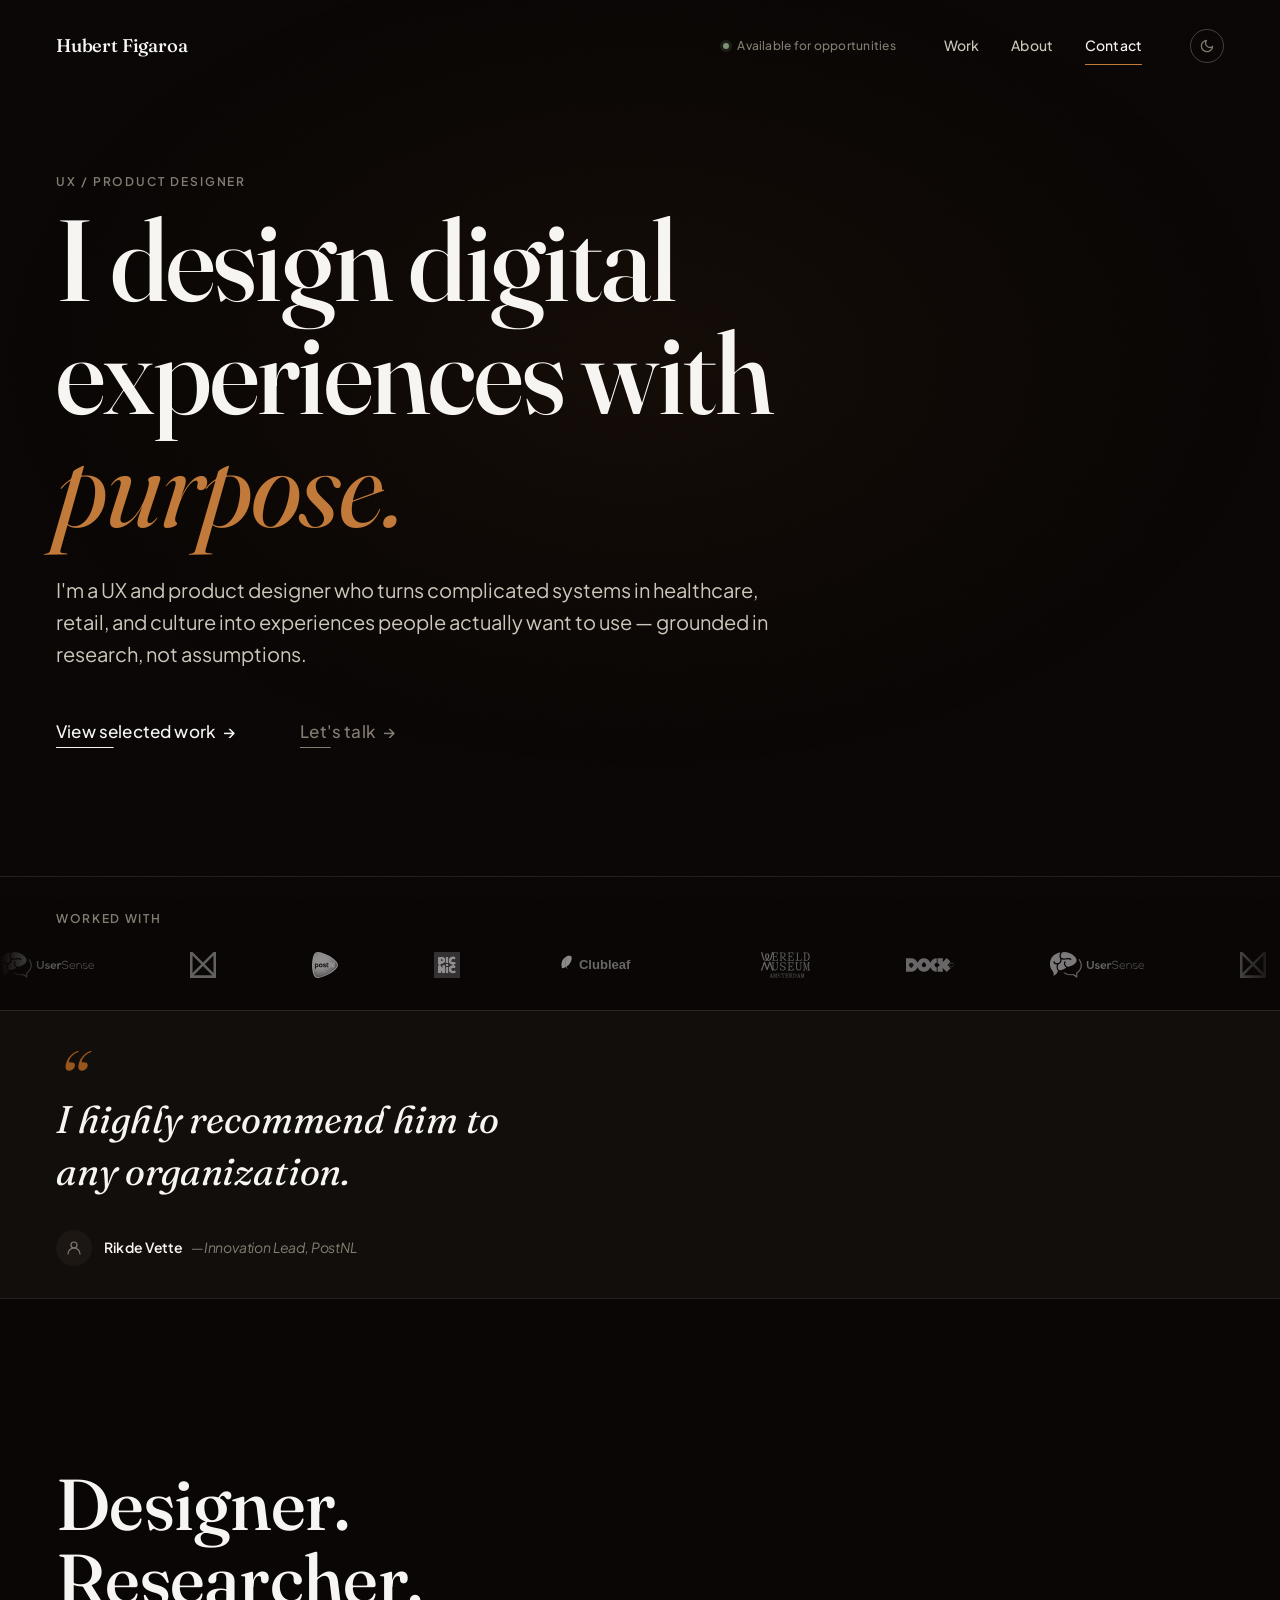
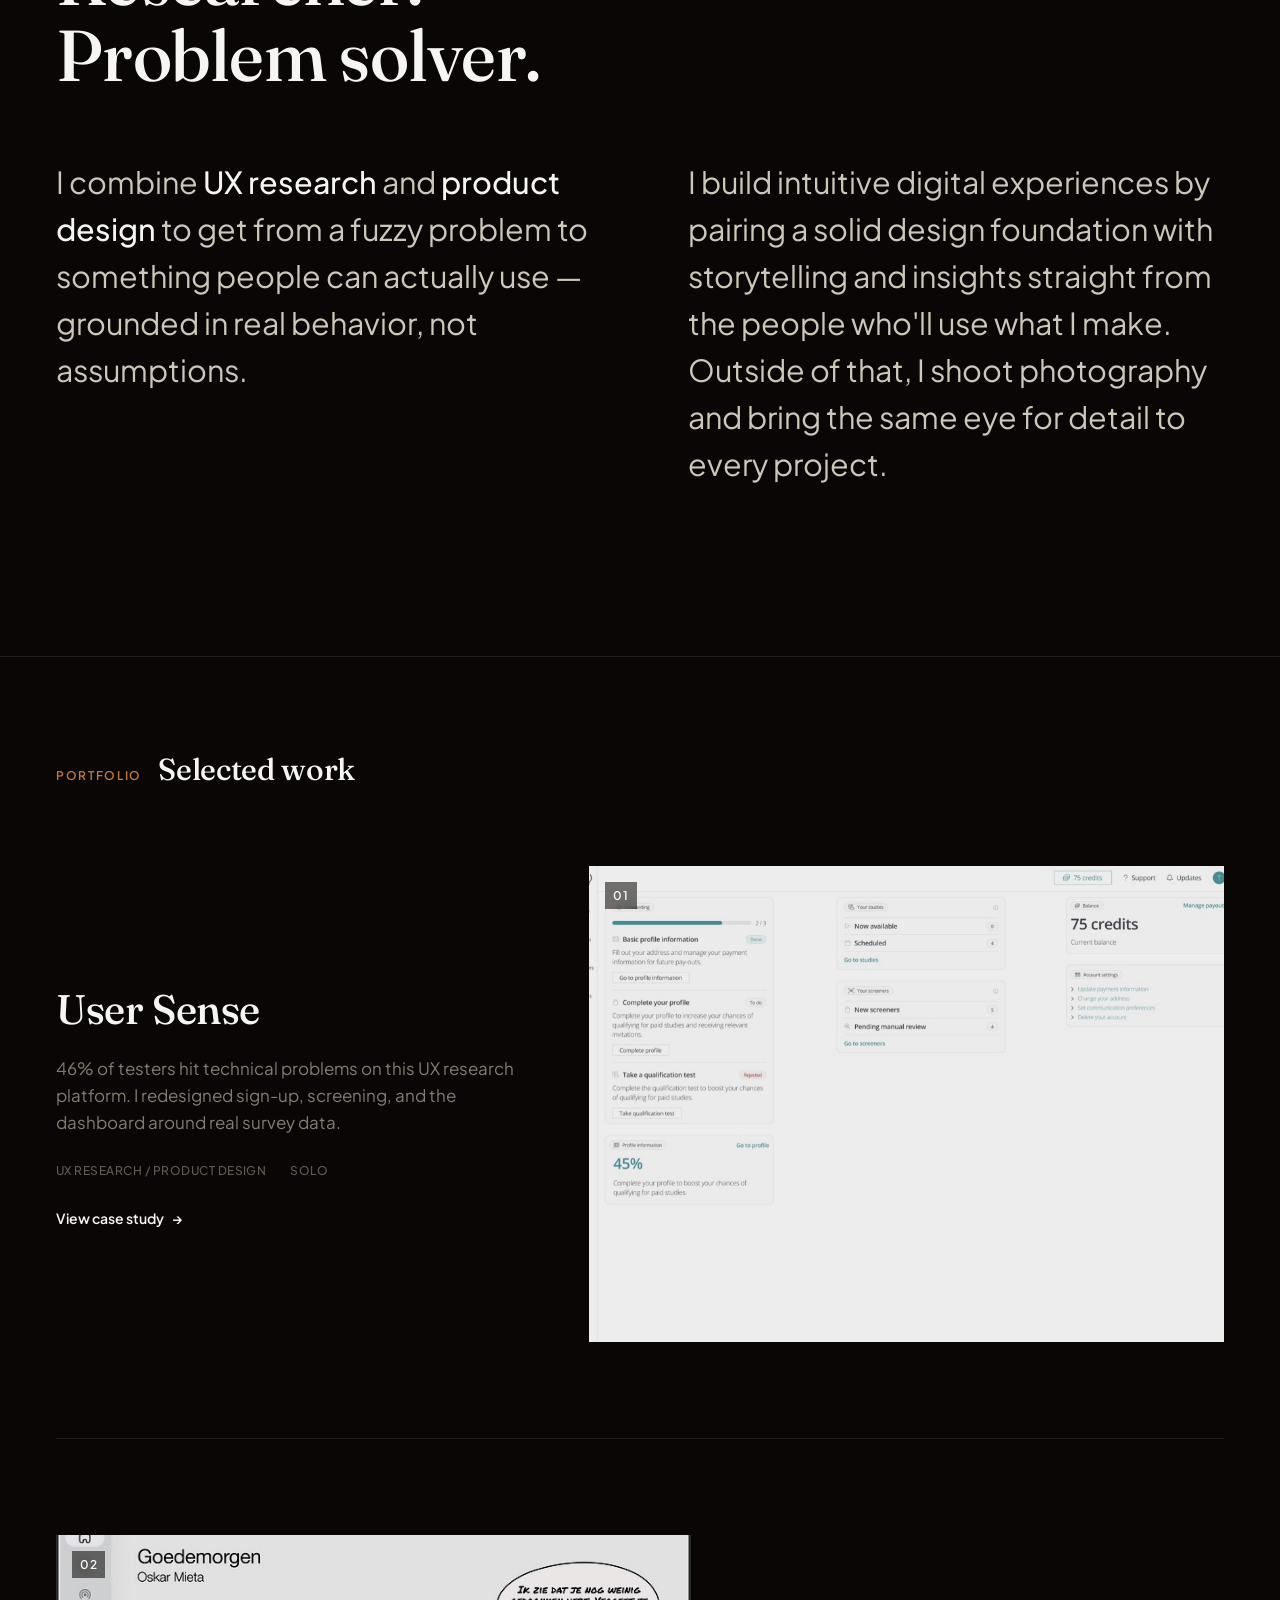
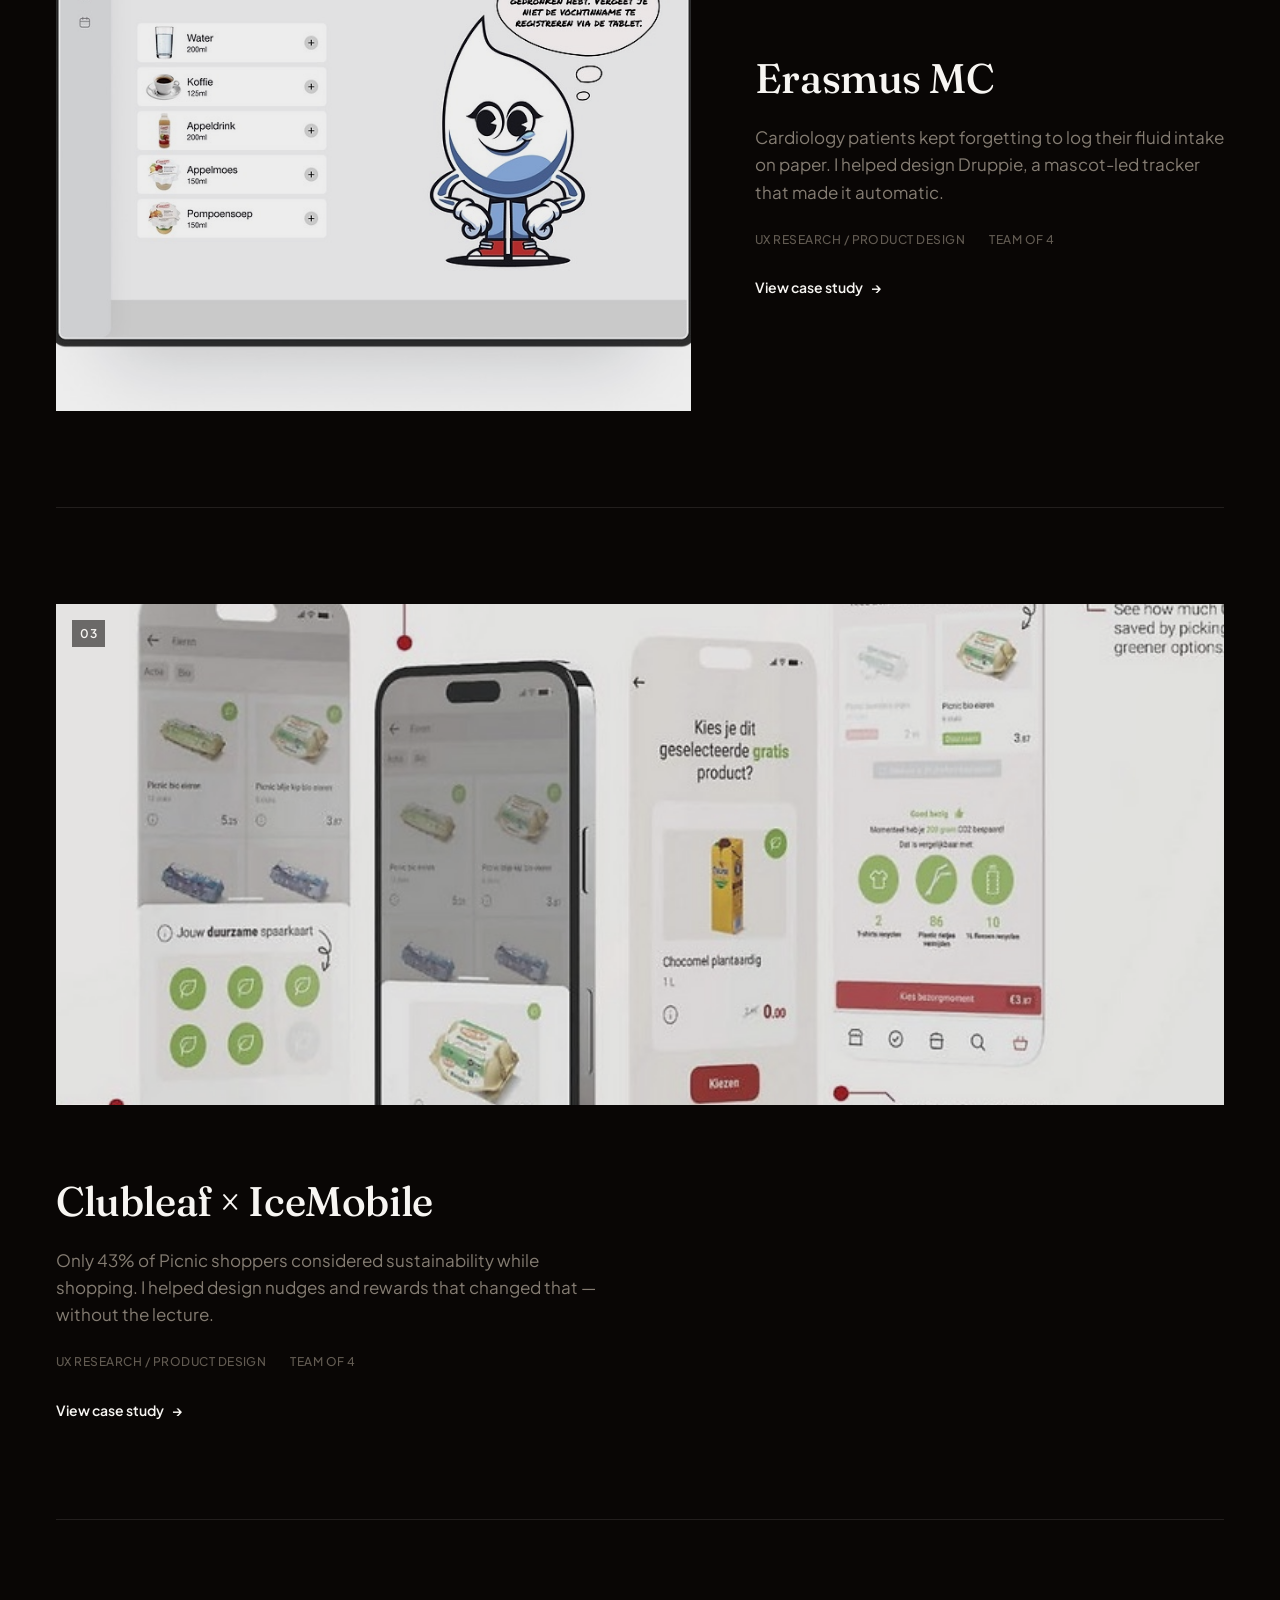
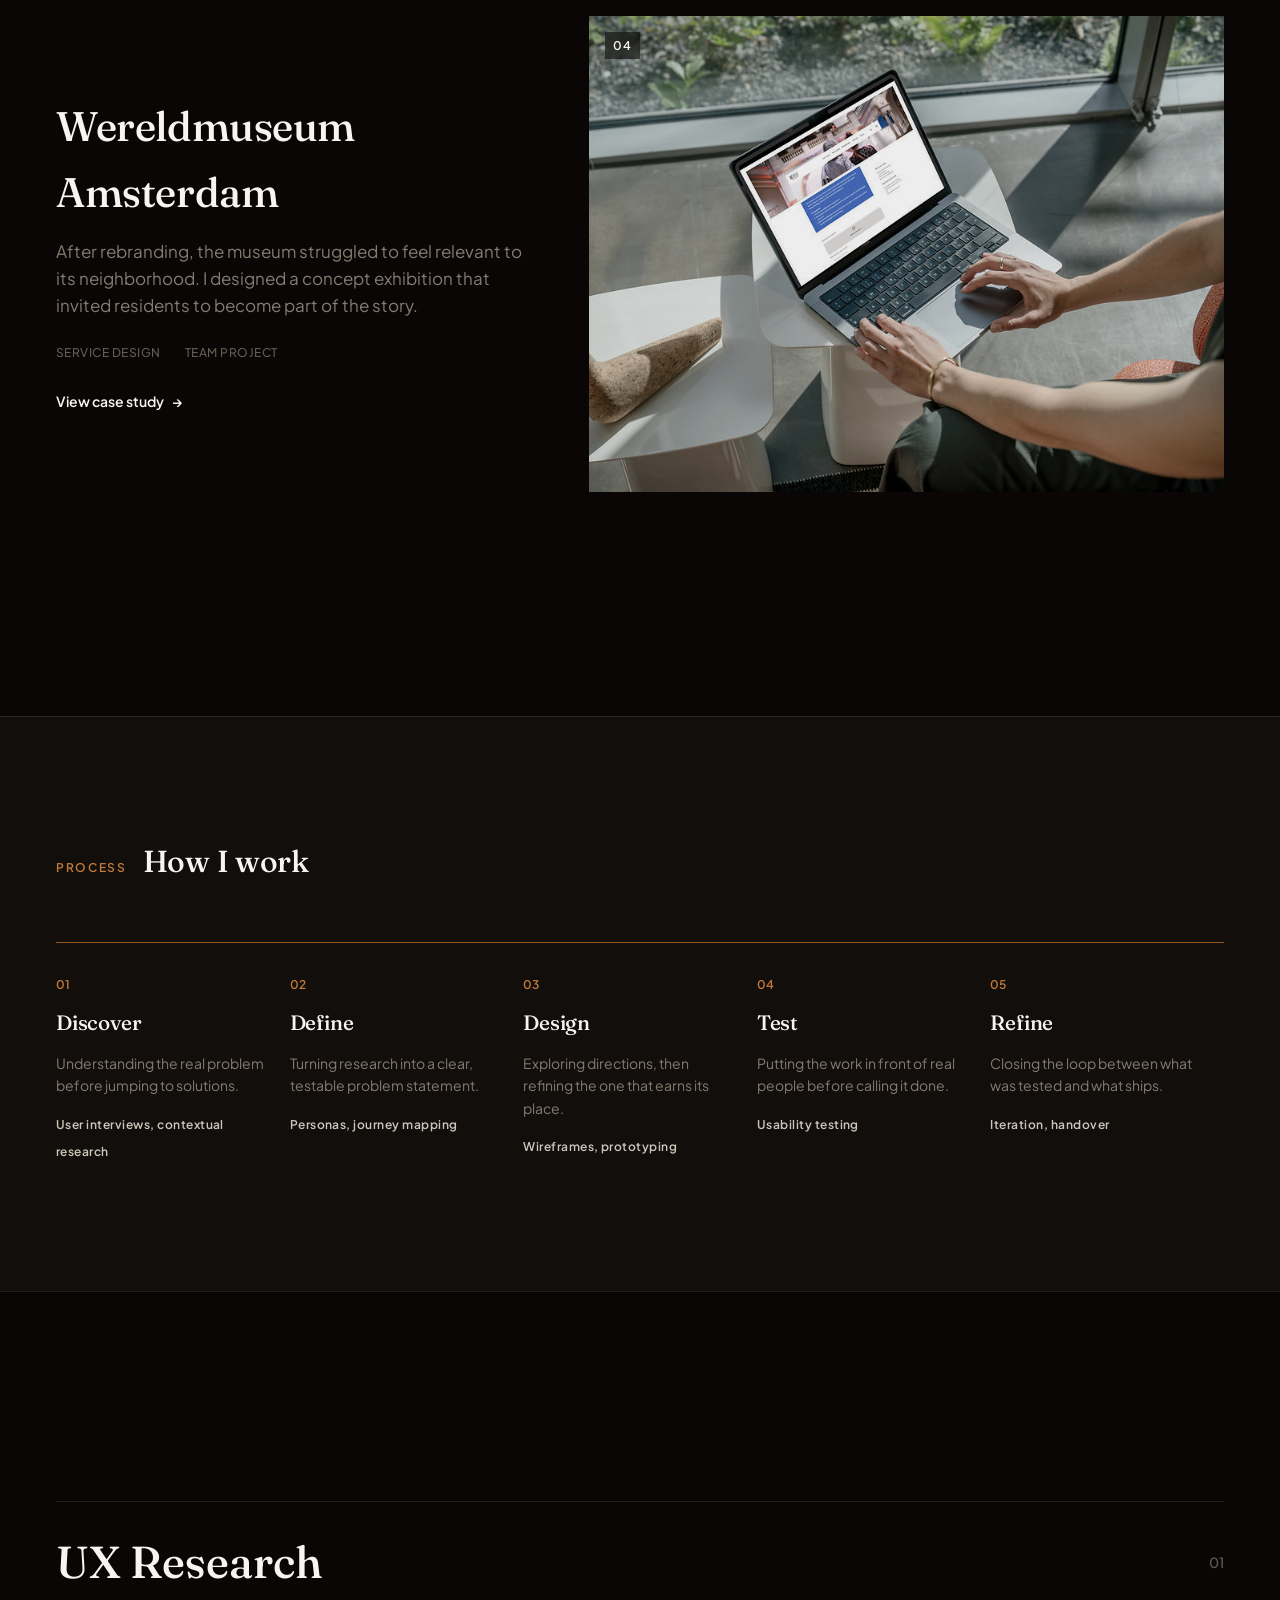
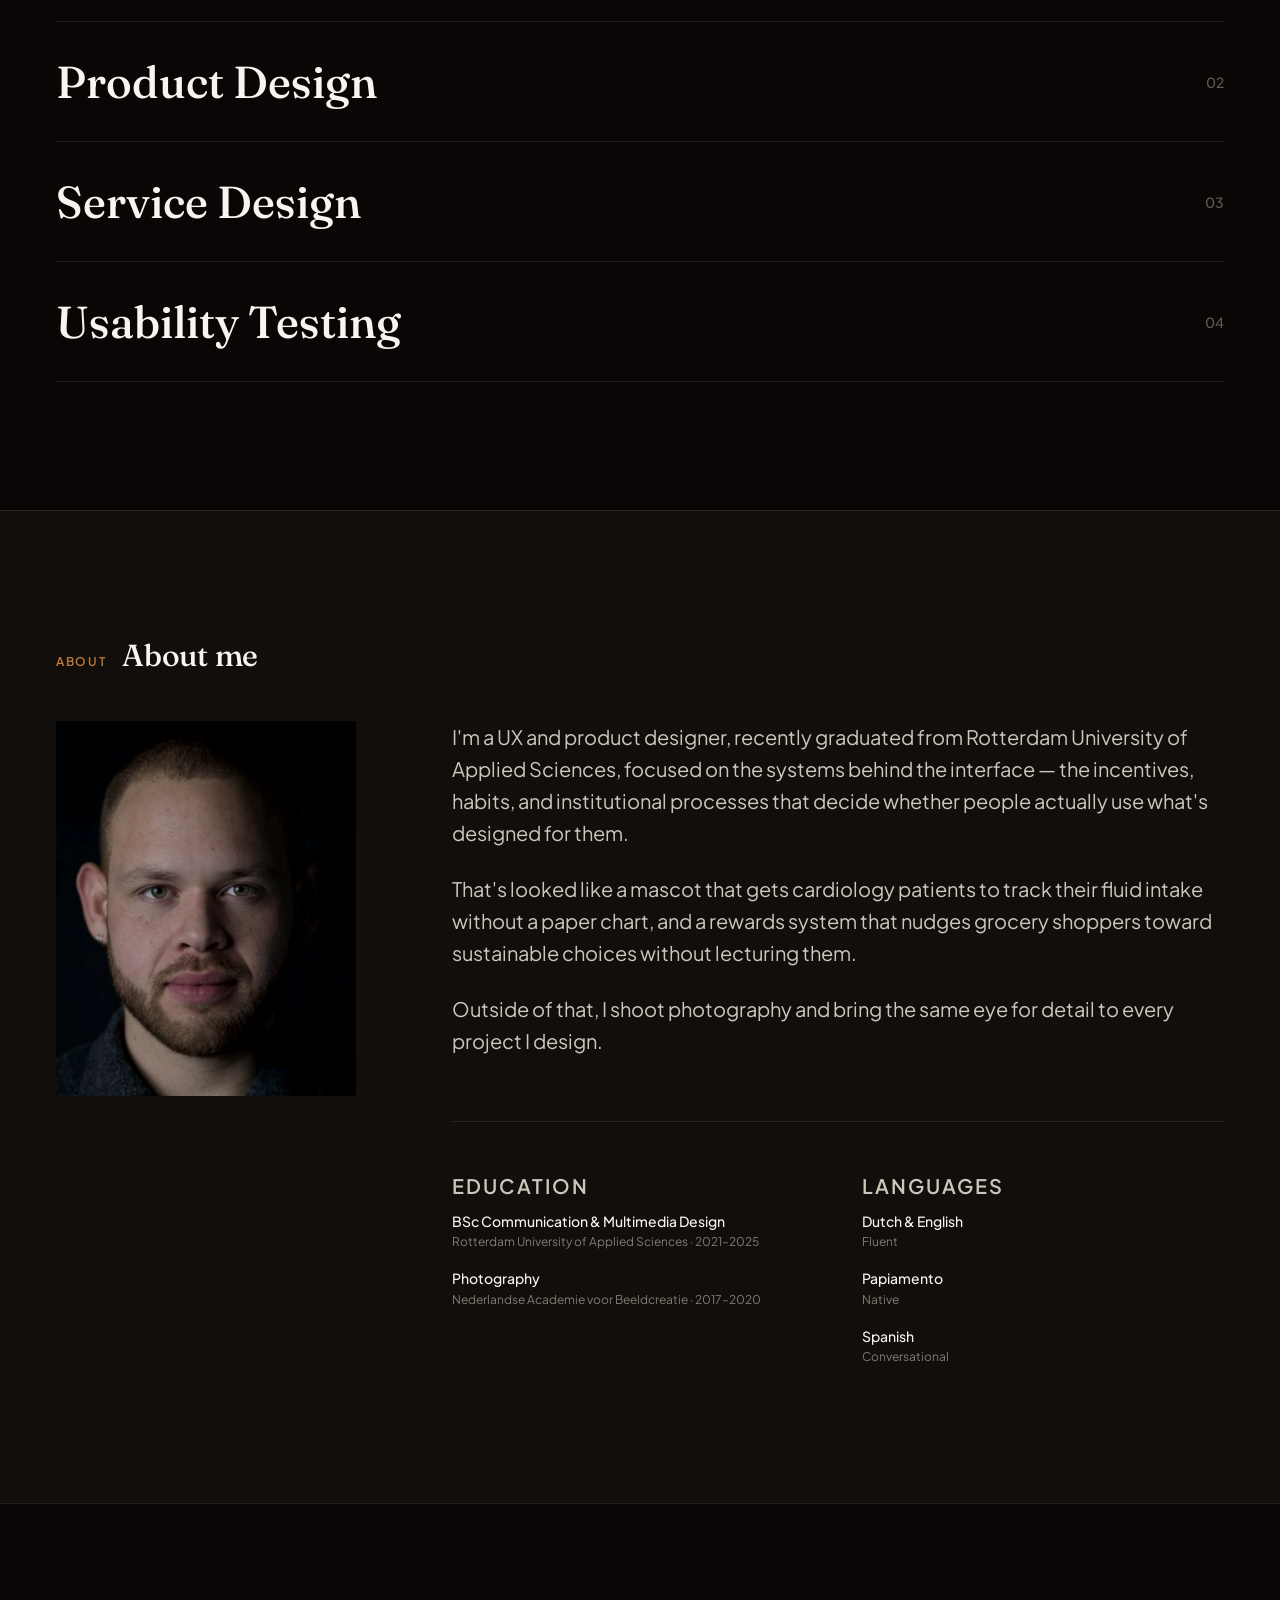
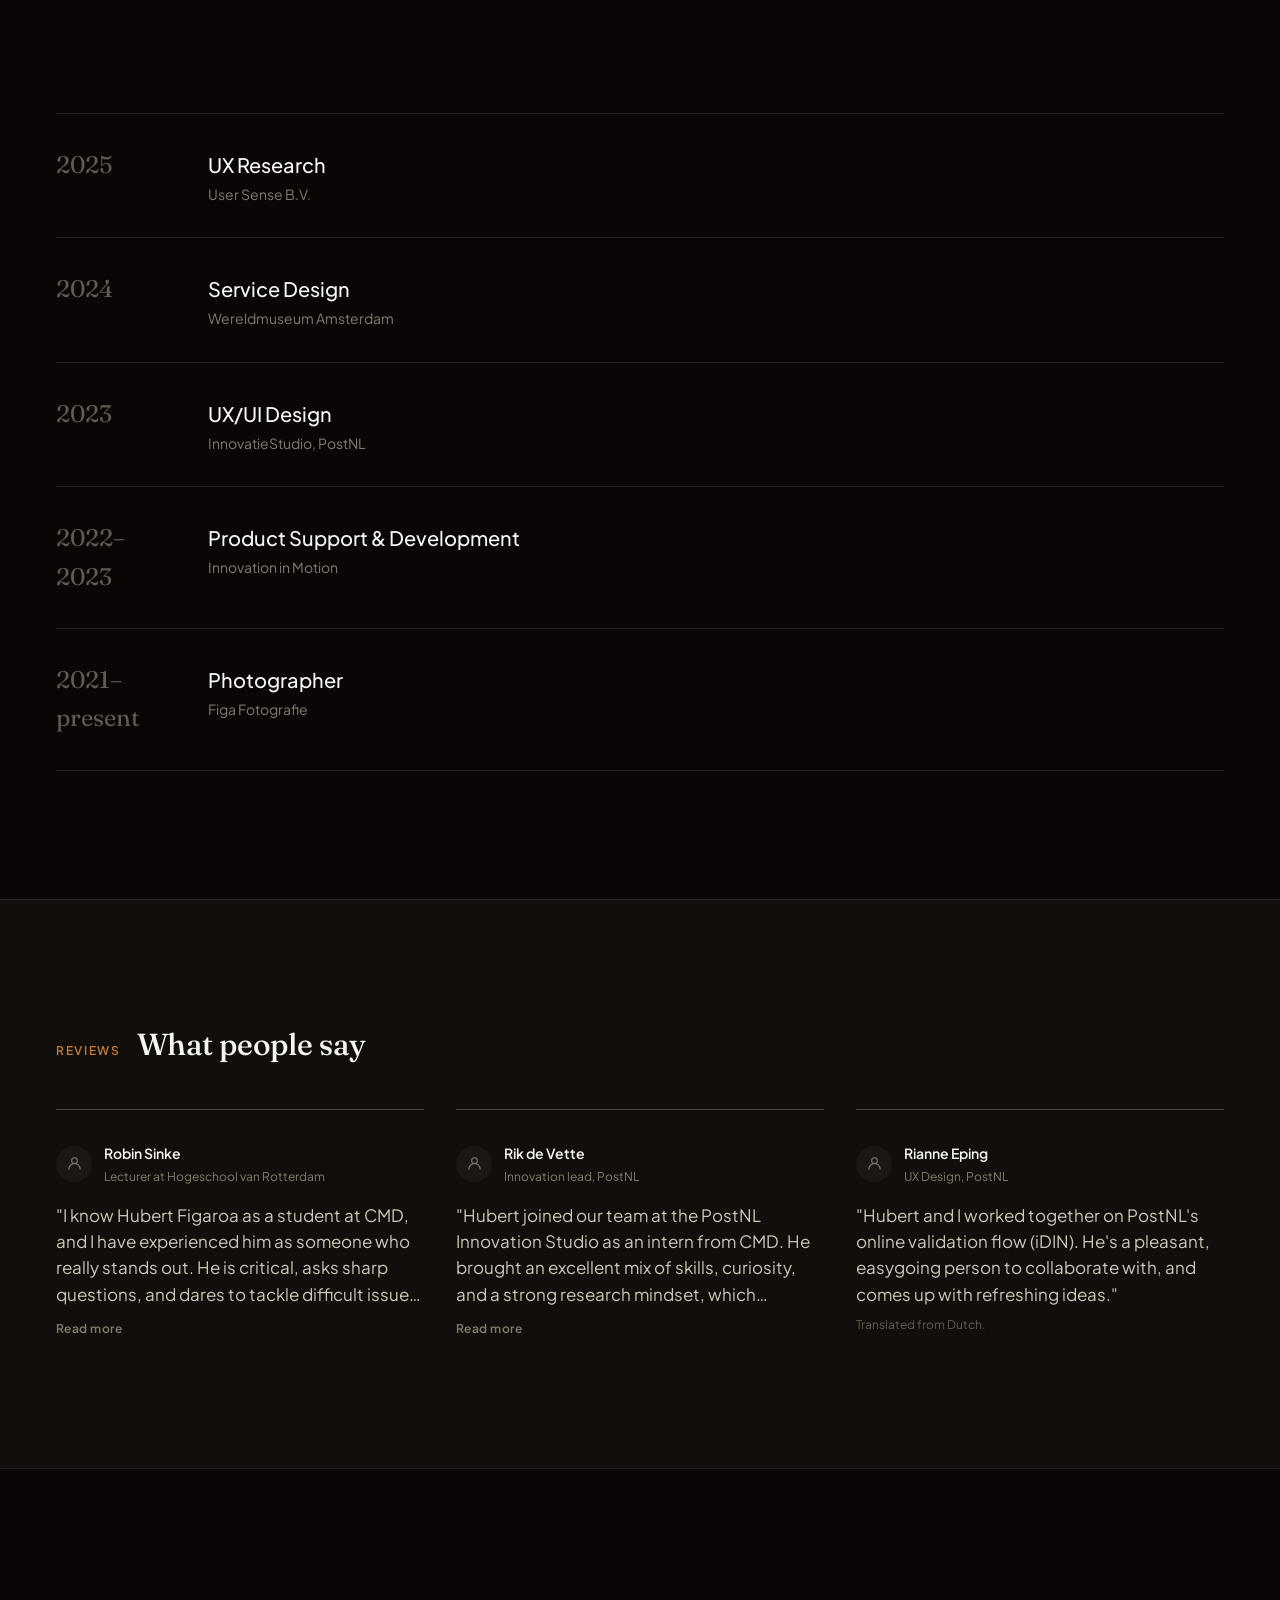
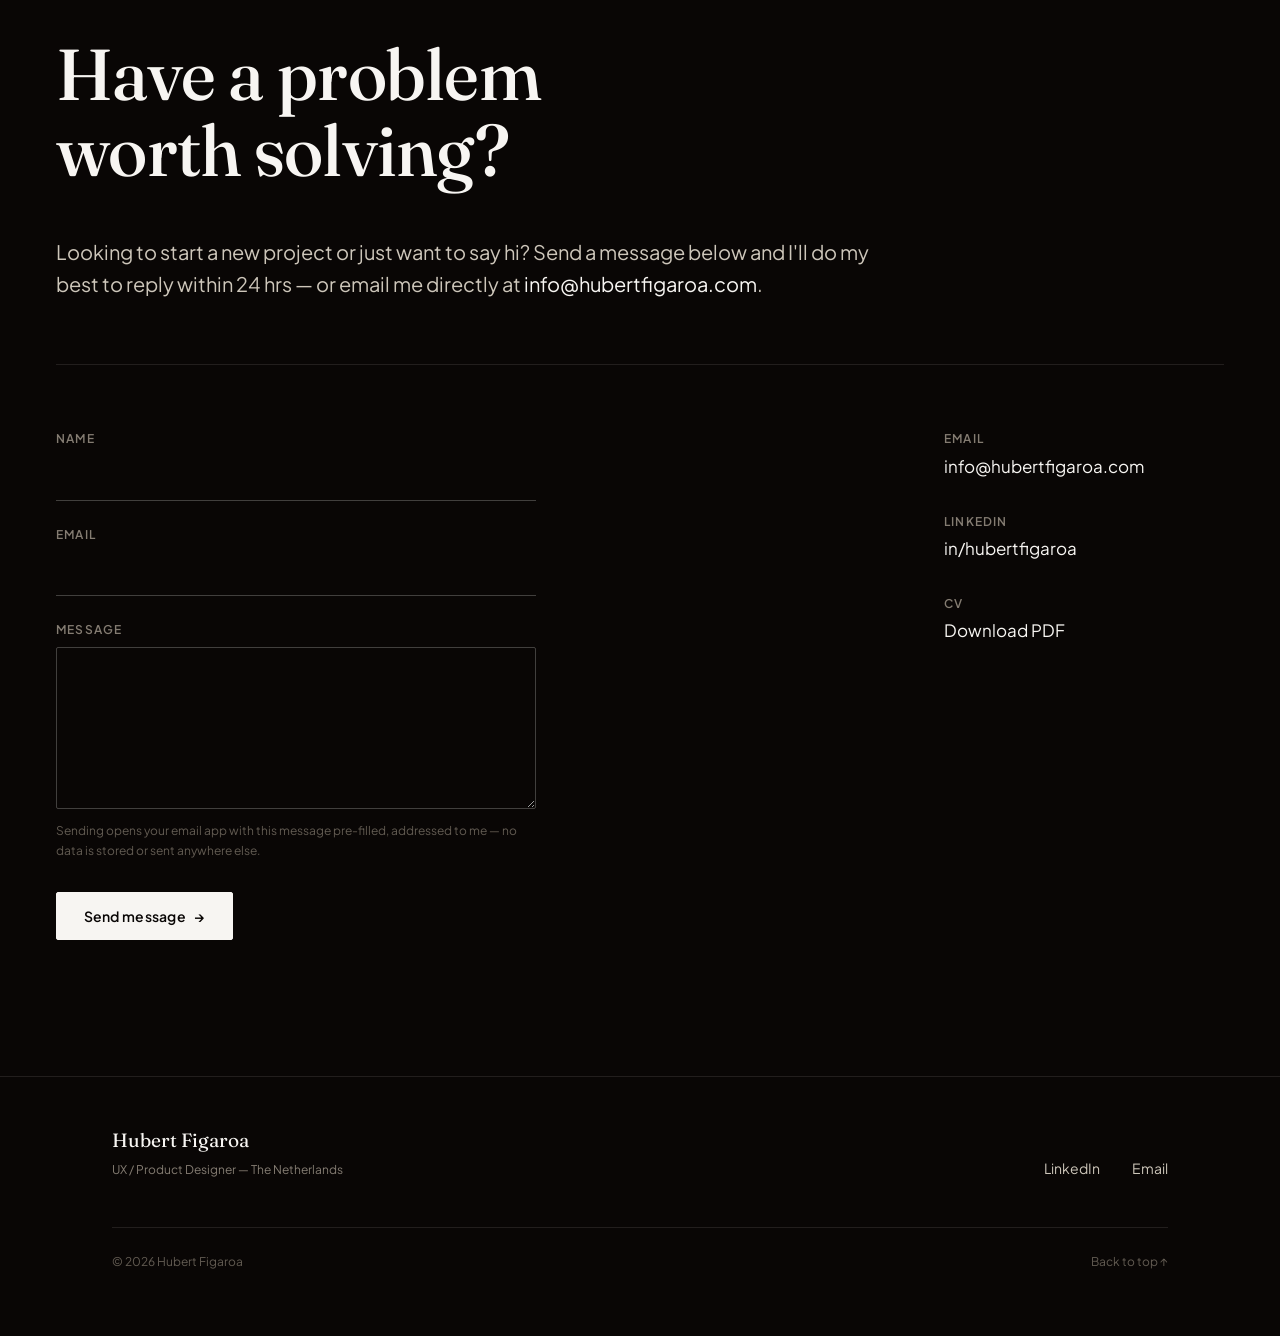
==== index.html @ 974fd301 "Add back a dark/light mode toggle, in the new brand's own palette Restores the light/dark switcher f" ====
<!DOCTYPE html>
<html lang="en">
<head>
<meta charset="UTF-8">
<meta name="viewport" content="width=device-width, initial-scale=1.0">
<title>Hubert Figaroa &mdash; UX / Product Designer</title>
<meta name="description" content="Hubert Figaroa is a UX and product designer who turns complicated systems in healthcare, retail, and culture into experiences people actually want to use.">
<meta name="view-transition" content="same-origin">
<link rel="canonical" href="https://www.hubertfigaroa.com/">
<link rel="icon" type="image/svg+xml" href="favicon.svg">
<link rel="icon" type="image/png" sizes="32x32" href="favicon-32.png">
<link rel="icon" type="image/png" sizes="16x16" href="favicon-16.png">
<link rel="apple-touch-icon" href="apple-touch-icon.png">
<meta name="theme-color" content="#090605">
<meta property="og:type" content="website">
<meta property="og:title" content="Hubert Figaroa &mdash; UX / Product Designer">
<meta property="og:description" content="Hubert Figaroa is a UX and product designer who turns complicated systems in healthcare, retail, and culture into experiences people actually want to use.">
<meta property="og:url" content="https://www.hubertfigaroa.com/">
<meta property="og:image" content="https://www.hubertfigaroa.com/og-image.png">
<meta property="og:image:width" content="1200">
<meta property="og:image:height" content="630">
<meta property="og:image:alt" content="Hubert Figaroa, UX / Product Designer">
<meta name="twitter:card" content="summary_large_image">
<meta name="twitter:title" content="Hubert Figaroa &mdash; UX / Product Designer">
<meta name="twitter:description" content="Hubert Figaroa is a UX and product designer who turns complicated systems in healthcare, retail, and culture into experiences people actually want to use.">
<meta name="twitter:image" content="https://www.hubertfigaroa.com/og-image.png">
<link rel="preconnect" href="https://fonts.googleapis.com">
<link rel="preconnect" href="https://fonts.gstatic.com" crossorigin>
<link href="https://fonts.googleapis.com/css2?family=Fraunces:ital,opsz,wght@0,9..144,300;0,9..144,400;0,9..144,500;0,9..144,600;1,9..144,400;1,9..144,500&family=Plus+Jakarta+Sans:ital,wght@0,400;0,500;0,600;0,700;1,400&display=swap" rel="stylesheet">
<link rel="stylesheet" href="style.css">
<script>
  if (localStorage.getItem("theme") === "light") document.documentElement.setAttribute("data-theme", "light");
</script>
<script type="application/ld+json">
{
  "@context": "https://schema.org",
  "@type": "Person",
  "name": "Hubert Figaroa",
  "jobTitle": "UX / Product Designer",
  "url": "https://www.hubertfigaroa.com/",
  "image": "https://www.hubertfigaroa.com/images/hubert-portrait.jpg",
  "email": "mailto:info@hubertfigaroa.com",
  "sameAs": ["https://www.linkedin.com/in/hubertfigaroa/"],
  "alumniOf": {
    "@type": "CollegeOrUniversity",
    "name": "Rotterdam University of Applied Sciences"
  },
  "knowsAbout": ["UX Research", "Product Design", "Service Design", "Usability Testing"]
}
</script>
</head>
<body id="top">

<a class="skip-link" href="#main-content">Skip to main content</a>

<header class="site-header">
  <div class="wrap-wide header-inner">
    <a class="logo" href="#top">Hubert Figaroa</a>
    <div class="header-controls">
      <p class="availability"><span class="status-dot" aria-hidden="true"></span><span>Available for opportunities</span></p>
      <nav class="site-nav" id="site-nav" aria-label="Primary">
        <a href="#work">Work</a>
        <a href="#about">About</a>
        <a href="#contact">Contact</a>
      </nav>
      <button id="theme-toggle" class="theme-toggle" type="button" aria-label="Toggle dark mode">
        <svg class="icon icon-moon" viewBox="0 0 24 24" fill="none" stroke="currentColor" stroke-width="2" stroke-linecap="round" stroke-linejoin="round" aria-hidden="true"><path d="M21 12.79A9 9 0 1 1 11.21 3 7 7 0 0 0 21 12.79Z"/></svg>
        <svg class="icon icon-sun" viewBox="0 0 24 24" fill="none" stroke="currentColor" stroke-width="2" stroke-linecap="round" stroke-linejoin="round" aria-hidden="true"><circle cx="12" cy="12" r="4"/><path d="M12 2v2M12 20v2M4.93 4.93l1.41 1.41M17.66 17.66l1.41 1.41M2 12h2M20 12h2M6.34 17.66l-1.41 1.41M19.07 4.93l-1.41 1.41"/></svg>
      </button>
      <button id="nav-toggle" class="nav-toggle" type="button" aria-label="Toggle menu" aria-expanded="false" aria-controls="mobile-menu">
        <svg class="icon icon-menu" viewBox="0 0 24 24" fill="none" stroke="currentColor" stroke-width="1.5" stroke-linecap="round" stroke-linejoin="round" aria-hidden="true"><line x1="3" y1="6" x2="21" y2="6"/><line x1="3" y1="12" x2="21" y2="12"/><line x1="3" y1="18" x2="21" y2="18"/></svg>
        <svg class="icon icon-close" viewBox="0 0 24 24" fill="none" stroke="currentColor" stroke-width="1.5" stroke-linecap="round" stroke-linejoin="round" aria-hidden="true"><line x1="18" y1="6" x2="6" y2="18"/><line x1="6" y1="6" x2="18" y2="18"/></svg>
      </button>
    </div>
  </div>
</header>

<div class="mobile-menu" id="mobile-menu">
  <ul class="mobile-menu-nav">
    <li><a href="#work">Work</a></li>
    <li><a href="#about">About</a></li>
    <li><a href="#contact">Contact</a></li>
  </ul>
  <div class="mobile-menu-foot">
    <p class="availability"><span class="status-dot" aria-hidden="true"></span><span>Available for opportunities</span></p>
    <a href="mailto:info@hubertfigaroa.com">info@hubertfigaroa.com</a>
    <a href="hubert-figaroa-cv.pdf" download>Download CV</a>
  </div>
</div>

<main id="main-content" tabindex="-1">

  <section class="hero">
    <div class="hero-copy">
      <p class="eyebrow-label" data-reveal>UX / Product Designer</p>
      <h1 data-reveal>I design digital<br>experiences with<br><em>purpose.</em></h1>
      <p class="hero-lead" data-reveal>I'm a UX and product designer who turns complicated systems in healthcare, retail, and culture into experiences people actually want to use &mdash; grounded in research, not assumptions.</p>
      <div class="hero-actions" data-reveal>
        <a href="#work" class="cta-link">View selected work<span class="cta-arrow" aria-hidden="true">&rarr;</span></a>
        <a href="#contact" class="cta-link cta-link--muted">Let's talk<span class="cta-arrow" aria-hidden="true">&rarr;</span></a>
      </div>
    </div>
  </section>

  <section class="worked-with band">
    <div class="wrap-wide">
      <p class="worked-with-label">Worked with</p>
    </div>
    <div class="logo-marquee">
      <div class="logo-marquee-track">
        <img class="logo-marquee-item" src="images/logos/usersense.svg" alt="User Sense logo" width="666" height="184">
        <img class="logo-marquee-item" src="images/logos/icemobile.svg" alt="IceMobile logo" width="36" height="36">
        <img class="logo-marquee-item" src="images/logos/postnl.svg" alt="PostNL logo" width="57" height="56">
        <img class="logo-marquee-item" src="images/logos/picnic.svg" alt="Picnic logo" width="240" height="240">
        <img class="logo-marquee-item" src="images/logos/clubleaf.svg" alt="Clubleaf logo" width="200" height="48">
        <img class="logo-marquee-item" src="images/logos/wereldmuseum.svg" alt="Wereldmuseum Amsterdam logo" width="140" height="74">
        <img class="logo-marquee-item" src="images/logos/dock.svg" alt="Stichting DOCK logo" width="119" height="64">

        <div class="logo-marquee-group" aria-hidden="true">
          <img class="logo-marquee-item" src="images/logos/usersense.svg" alt="" width="666" height="184">
          <img class="logo-marquee-item" src="images/logos/icemobile.svg" alt="" width="36" height="36">
          <img class="logo-marquee-item" src="images/logos/postnl.svg" alt="" width="57" height="56">
          <img class="logo-marquee-item" src="images/logos/picnic.svg" alt="" width="240" height="240">
          <img class="logo-marquee-item" src="images/logos/clubleaf.svg" alt="" width="200" height="48">
          <img class="logo-marquee-item" src="images/logos/wereldmuseum.svg" alt="" width="140" height="74">
          <img class="logo-marquee-item" src="images/logos/dock.svg" alt="" width="119" height="64">
        </div>
      </div>
    </div>
  </section>

  <section class="featured-quote band">
    <div class="wrap-wide">
      <blockquote class="pull-quote">
        <span class="featured-quote-mark" aria-hidden="true">&ldquo;</span>
        <p>I highly recommend him to any organization.</p>
        <footer class="featured-quote-footer">
          <div class="featured-quote-avatar" aria-hidden="true">
            <svg width="18" height="18" viewBox="0 0 24 24" fill="none" stroke="currentColor" stroke-width="1.5" stroke-linecap="round" stroke-linejoin="round"><circle cx="12" cy="8" r="4"/><path d="M4 20c0-4.4 3.6-8 8-8s8 3.6 8 8"/></svg>
          </div>
          <div class="featured-quote-meta">
            <cite class="featured-quote-name">Rik de Vette</cite>
            <span class="featured-quote-role">Innovation Lead, PostNL</span>
          </div>
        </footer>
      </blockquote>
    </div>
  </section>

  <section id="intro" class="intro">
    <div class="wrap-wide">
      <h2 class="intro-heading" data-reveal>Designer.<br>Researcher.<br>Problem solver.</h2>
      <div class="intro-body">
        <p data-reveal>I combine <strong>UX research</strong> and <strong>product design</strong> to get from a fuzzy problem to something people can actually use &mdash; grounded in real behavior, not assumptions.</p>
        <p data-reveal>I build intuitive digital experiences by pairing a solid design foundation with storytelling and insights straight from the people who'll use what I make. Outside of that, I shoot photography and bring the same eye for detail to every project.</p>
      </div>
    </div>
  </section>

  <section id="work" class="work">
    <div class="wrap-wide">
      <div class="section-head" data-reveal>
        <span class="section-eyebrow">Portfolio</span>
        <h2>Selected work</h2>
      </div>

      <div class="work-list">

        <a class="project-row project-row--reverse" data-reveal href="projects/user-sense" data-cursor-view="VIEW">
          <div class="project-visual">
            <span class="project-index">01</span>
            <img src="images/user-sense.jpg" alt="" width="1000" height="711" loading="lazy">
          </div>
          <div class="project-copy">
            <h3>User Sense</h3>
            <p class="project-desc">46% of testers hit technical problems on this UX research platform. I redesigned sign-up, screening, and the dashboard around real survey data.</p>
            <p class="project-meta-row"><span>UX Research / Product Design</span><span>Solo</span></p>
            <span class="project-cta">View case study<span class="cta-arrow" aria-hidden="true">&rarr;</span></span>
          </div>
        </a>

        <a class="project-row" data-reveal href="projects/erasmus-mc" data-cursor-view="VIEW">
          <div class="project-visual">
            <span class="project-index">02</span>
            <img src="images/erasmus-mc.jpg" alt="" width="800" height="546" loading="lazy">
          </div>
          <div class="project-copy">
            <h3>Erasmus MC</h3>
            <p class="project-desc">Cardiology patients kept forgetting to log their fluid intake on paper. I helped design Druppie, a mascot-led tracker that made it automatic.</p>
            <p class="project-meta-row"><span>UX Research / Product Design</span><span>Team of 4</span></p>
            <span class="project-cta">View case study<span class="cta-arrow" aria-hidden="true">&rarr;</span></span>
          </div>
        </a>

        <a class="project-row project-row--full" data-reveal href="projects/icemobile" data-cursor-view="VIEW">
          <div class="project-visual">
            <span class="project-index">03</span>
            <img src="images/icemobile.jpg" alt="" width="800" height="533" loading="lazy">
          </div>
          <div class="project-copy">
            <h3>Clubleaf &times; IceMobile</h3>
            <p class="project-desc">Only 43% of Picnic shoppers considered sustainability while shopping. I helped design nudges and rewards that changed that &mdash; without the lecture.</p>
            <p class="project-meta-row"><span>UX Research / Product Design</span><span>Team of 4</span></p>
            <span class="project-cta">View case study<span class="cta-arrow" aria-hidden="true">&rarr;</span></span>
          </div>
        </a>

        <a class="project-row project-row--reverse" data-reveal href="projects/wereldmuseum" data-cursor-view="VIEW">
          <div class="project-visual">
            <span class="project-index">04</span>
            <img src="images/wereldmuseum.jpg" alt="" width="800" height="601" loading="lazy">
          </div>
          <div class="project-copy">
            <h3>Wereldmuseum Amsterdam</h3>
            <p class="project-desc">After rebranding, the museum struggled to feel relevant to its neighborhood. I designed a concept exhibition that invited residents to become part of the story.</p>
            <p class="project-meta-row"><span>Service Design</span><span>Team project</span></p>
            <span class="project-cta">View case study<span class="cta-arrow" aria-hidden="true">&rarr;</span></span>
          </div>
        </a>

      </div>
    </div>
  </section>

  <section id="process" class="process">
    <div class="wrap-wide">
      <div class="section-head" data-reveal>
        <span class="section-eyebrow">Process</span>
        <h2>How I work</h2>
      </div>
      <div class="process-sequence">
        <div class="process-step">
          <span class="process-step-index">01</span>
          <h3>Discover</h3>
          <p>Understanding the real problem before jumping to solutions.</p>
          <span class="process-step-method">User interviews, contextual research</span>
        </div>
        <div class="process-step">
          <span class="process-step-index">02</span>
          <h3>Define</h3>
          <p>Turning research into a clear, testable problem statement.</p>
          <span class="process-step-method">Personas, journey mapping</span>
        </div>
        <div class="process-step">
          <span class="process-step-index">03</span>
          <h3>Design</h3>
          <p>Exploring directions, then refining the one that earns its place.</p>
          <span class="process-step-method">Wireframes, prototyping</span>
        </div>
        <div class="process-step">
          <span class="process-step-index">04</span>
          <h3>Test</h3>
          <p>Putting the work in front of real people before calling it done.</p>
          <span class="process-step-method">Usability testing</span>
        </div>
        <div class="process-step">
          <span class="process-step-index">05</span>
          <h3>Refine</h3>
          <p>Closing the loop between what was tested and what ships.</p>
          <span class="process-step-method">Iteration, handover</span>
        </div>
      </div>
    </div>
  </section>

  <section id="expertise" class="expertise">
    <div class="wrap-wide">
      <div class="section-head" data-reveal>
        <span class="section-eyebrow">Expertise</span>
        <h2>What I do</h2>
      </div>
      <div class="expertise-list" data-reveal>

        <div class="expertise-item">
          <button class="expertise-trigger" type="button" aria-expanded="false">
            <span>UX Research</span>
            <span class="expertise-index">01</span>
          </button>
          <div class="expertise-panel"><div class="expertise-panel-inner">
            <p>Understanding people through interviews, surveys, and behavioral data before deciding what to design.</p>
          </div></div>
        </div>

        <div class="expertise-item">
          <button class="expertise-trigger" type="button" aria-expanded="false">
            <span>Product Design</span>
            <span class="expertise-index">02</span>
          </button>
          <div class="expertise-panel"><div class="expertise-panel-inner">
            <p>Turning research into concepts, flows, and screens that solve the right problem.</p>
          </div></div>
        </div>

        <div class="expertise-item">
          <button class="expertise-trigger" type="button" aria-expanded="false">
            <span>Service Design</span>
            <span class="expertise-index">03</span>
          </button>
          <div class="expertise-panel"><div class="expertise-panel-inner">
            <p>Zooming out from the screen to the whole experience: touchpoints, stakeholders, and the gaps between them.</p>
          </div></div>
        </div>

        <div class="expertise-item">
          <button class="expertise-trigger" type="button" aria-expanded="false">
            <span>Usability Testing</span>
            <span class="expertise-index">04</span>
          </button>
          <div class="expertise-panel"><div class="expertise-panel-inner">
            <p>Putting early work in front of real people, then acting on what breaks.</p>
          </div></div>
        </div>

      </div>
    </div>
  </section>

  <section id="about" class="about">
    <div class="wrap-wide">
      <div class="section-head" data-reveal>
        <span class="section-eyebrow">About</span>
        <h2>About me</h2>
      </div>
      <div class="about-layout">
        <div class="about-portrait-wrap" data-reveal-scale>
          <img src="images/hubert-portrait.jpg" alt="Hubert Figaroa" width="476" height="600">
        </div>
        <div class="about-body" data-reveal>
          <p>I'm a UX and product designer, recently graduated from Rotterdam University of Applied Sciences, focused on the systems behind the interface &mdash; the incentives, habits, and institutional processes that decide whether people actually use what's designed for them.</p>
          <p>That's looked like a mascot that gets cardiology patients to track their fluid intake without a paper chart, and a rewards system that nudges grocery shoppers toward sustainable choices without lecturing them.</p>
          <p>Outside of that, I shoot photography and bring the same eye for detail to every project I design.</p>

          <div class="about-facts">
            <div>
              <p class="about-facts-label">Education</p>
              <dl>
                <div>
                  <dt>BSc Communication &amp; Multimedia Design</dt>
                  <dd>Rotterdam University of Applied Sciences &middot; 2021&ndash;2025</dd>
                </div>
                <div>
                  <dt>Photography</dt>
                  <dd>Nederlandse Academie voor Beeldcreatie &middot; 2017&ndash;2020</dd>
                </div>
              </dl>
            </div>
            <div>
              <p class="about-facts-label">Languages</p>
              <dl>
                <div>
                  <dt>Dutch &amp; English</dt>
                  <dd>Fluent</dd>
                </div>
                <div>
                  <dt>Papiamento</dt>
                  <dd>Native</dd>
                </div>
                <div>
                  <dt>Spanish</dt>
                  <dd>Conversational</dd>
                </div>
              </dl>
            </div>
          </div>
        </div>
      </div>
    </div>
  </section>

  <section id="experience" class="experience">
    <div class="wrap-wide">
      <div class="section-head" data-reveal>
        <span class="section-eyebrow">Since 2021</span>
        <h2>Experience</h2>
      </div>
      <div class="timeline" data-reveal>
        <div class="timeline-item">
          <span class="timeline-year">2025</span>
          <div>
            <p class="timeline-role">UX Research</p>
            <p class="timeline-org">User Sense B.V.</p>
          </div>
        </div>
        <div class="timeline-item">
          <span class="timeline-year">2024</span>
          <div>
            <p class="timeline-role">Service Design</p>
            <p class="timeline-org">Wereldmuseum Amsterdam</p>
          </div>
        </div>
        <div class="timeline-item">
          <span class="timeline-year">2023</span>
          <div>
            <p class="timeline-role">UX/UI Design</p>
            <p class="timeline-org">InnovatieStudio, PostNL</p>
          </div>
        </div>
        <div class="timeline-item">
          <span class="timeline-year">2022&ndash;2023</span>
          <div>
            <p class="timeline-role">Product Support &amp; Development</p>
            <p class="timeline-org">Innovation in Motion</p>
          </div>
        </div>
        <div class="timeline-item">
          <span class="timeline-year">2021&ndash;present</span>
          <div>
            <p class="timeline-role">Photographer</p>
            <p class="timeline-org">Figa Fotografie</p>
          </div>
        </div>
      </div>
    </div>
  </section>

  <section id="reviews" class="reviews">
    <div class="wrap-wide">
      <div class="section-head" data-reveal>
        <span class="section-eyebrow">Reviews</span>
        <h2>What people say</h2>
      </div>
      <div class="testimonial-list">

        <div class="testimonial" data-reveal data-name="Robin Sinke">
          <div class="testimonial-header">
            <div class="testimonial-avatar" aria-hidden="true">
              <svg width="16" height="16" viewBox="0 0 24 24" fill="none" stroke="currentColor" stroke-width="1.5" stroke-linecap="round" stroke-linejoin="round"><circle cx="12" cy="8" r="4"/><path d="M4 20c0-4.4 3.6-8 8-8s8 3.6 8 8"/></svg>
            </div>
            <div class="testimonial-meta">
              <p class="testimonial-name">Robin Sinke</p>
              <p class="testimonial-role">Lecturer at Hogeschool van Rotterdam</p>
            </div>
          </div>
          <blockquote class="testimonial-quote">
            <p>"I know Hubert Figaroa as a student at CMD, and I have experienced him as someone who really stands out. He is critical, asks sharp questions, and dares to tackle difficult issues. In addition, he has a professional attitude and communicates clearly and purposefully. Hubert has an impressive talent for photography and visual design. He knows how to present concepts visually with a contemporary, creative vision. With his critical eye and creative approach, Hubert is a valuable addition to any team or project."</p>
          </blockquote>
          <span class="testimonial-toggle"><span class="show-more">Read more</span><span class="show-less">Read less</span></span>
        </div>

        <div class="testimonial" data-reveal data-name="Rik de Vette">
          <div class="testimonial-header">
            <div class="testimonial-avatar" aria-hidden="true">
              <svg width="16" height="16" viewBox="0 0 24 24" fill="none" stroke="currentColor" stroke-width="1.5" stroke-linecap="round" stroke-linejoin="round"><circle cx="12" cy="8" r="4"/><path d="M4 20c0-4.4 3.6-8 8-8s8 3.6 8 8"/></svg>
            </div>
            <div class="testimonial-meta">
              <p class="testimonial-name">Rik de Vette</p>
              <p class="testimonial-role">Innovation lead, PostNL</p>
            </div>
          </div>
          <blockquote class="testimonial-quote">
            <p>"Hubert joined our team at the PostNL Innovation Studio as an intern from CMD. He brought an excellent mix of skills, curiosity, and a strong research mindset, which consistently added value to our projects. Beyond his technical abilities, Hubert was a great colleague&mdash;easy to work with, team-oriented, and always bringing positive energy to the group. He fit seamlessly into the team. I highly recommend him to any organization."</p>
          </blockquote>
          <span class="testimonial-toggle"><span class="show-more">Read more</span><span class="show-less">Read less</span></span>
        </div>

        <div class="testimonial" data-reveal data-name="Rianne Eping">
          <div class="testimonial-header">
            <div class="testimonial-avatar" aria-hidden="true">
              <svg width="16" height="16" viewBox="0 0 24 24" fill="none" stroke="currentColor" stroke-width="1.5" stroke-linecap="round" stroke-linejoin="round"><circle cx="12" cy="8" r="4"/><path d="M4 20c0-4.4 3.6-8 8-8s8 3.6 8 8"/></svg>
            </div>
            <div class="testimonial-meta">
              <p class="testimonial-name">Rianne Eping</p>
              <p class="testimonial-role">UX Design, PostNL</p>
            </div>
          </div>
          <blockquote class="testimonial-quote">
            <p>"Hubert and I worked together on PostNL's online validation flow (iDIN). He's a pleasant, easygoing person to collaborate with, and comes up with refreshing ideas."</p>
          </blockquote>
          <p class="testimonial-quote-note">Translated from Dutch.</p>
          <span class="testimonial-toggle"><span class="show-more">Read more</span><span class="show-less">Read less</span></span>
        </div>

      </div>
    </div>
  </section>

  <section id="contact" class="contact">
    <div class="wrap-wide">
      <h2 class="contact-heading" data-reveal>Have a problem<br>worth solving?</h2>
      <p class="contact-lead" data-reveal>
        Looking to start a new project or just want to say hi? Send a message
        below and I'll do my best to reply within 24 hrs &mdash; or email me
        directly at <a href="mailto:info@hubertfigaroa.com" class="link-underline">info@hubertfigaroa.com</a>.
      </p>

      <div class="contact-layout">
        <form id="contact-form" class="contact-form" data-reveal>
          <div class="field">
            <label for="name">Name</label>
            <input class="field-input" type="text" id="name" name="name" autocomplete="name" required>
          </div>

          <div class="field">
            <label for="email">Email</label>
            <input class="field-input" type="email" id="email" name="email" autocomplete="email" required>
          </div>

          <div class="field">
            <label for="message">Message</label>
            <textarea class="field-input" id="message" name="message" rows="5" required></textarea>
          </div>

          <p class="form-hint">Sending opens your email app with this message pre-filled, addressed to me &mdash; no data is stored or sent anywhere else.</p>
          <button type="submit" class="btn-solid">Send message<span class="cta-arrow" aria-hidden="true">&rarr;</span></button>
          <p id="form-status" class="form-status" role="status"></p>
        </form>

        <div class="contact-info" data-reveal>
          <div class="contact-info-item">
            <p class="contact-info-label">Email</p>
            <a class="contact-info-value link-underline" href="mailto:info@hubertfigaroa.com">info@hubertfigaroa.com</a>
          </div>
          <div class="contact-info-item">
            <p class="contact-info-label">LinkedIn</p>
            <a class="contact-info-value link-underline" href="https://www.linkedin.com/in/hubertfigaroa/" target="_blank" rel="noopener">in/hubertfigaroa</a>
          </div>
          <div class="contact-info-item">
            <p class="contact-info-label">CV</p>
            <a class="contact-info-value link-underline" href="hubert-figaroa-cv.pdf" download>Download PDF</a>
          </div>
        </div>
      </div>
    </div>
  </section>

</main>

<footer class="site-footer">
  <div class="wrap-wide">
    <div class="footer-inner">
      <div>
        <span class="footer-brand">Hubert Figaroa</span>
        <span class="footer-role">UX / Product Designer &mdash; The Netherlands</span>
      </div>
      <div class="footer-links">
        <a href="https://www.linkedin.com/in/hubertfigaroa/" target="_blank" rel="noopener">LinkedIn</a>
        <a href="mailto:info@hubertfigaroa.com">Email</a>
      </div>
    </div>
    <div class="footer-bottom">
      <p>&copy; <span id="year"></span> Hubert Figaroa</p>
      <a href="#top" class="back-to-top">Back to top<span aria-hidden="true"> &uarr;</span></a>
    </div>
  </div>
</footer>

<script src="script.js"></script>
</body>
</html>
---- style.css ----
/* ============================================
   Design tokens
   ============================================ */
:root {
  --bg: #090605;
  --bg-alt: #120e0b;
  --bg-alt-2: #1c1712;
  --bg-lift: #221b15;

  --text: #f7f5f2;
  --text-soft: #cdc6ba;
  --muted: #847c72;
  --muted-dim: #625b52;

  --border: rgba(247, 245, 242, 0.1);
  --border-strong: rgba(247, 245, 242, 0.24);
  --border-accent: rgba(150, 86, 28, 0.4);

  --secondary-dark: #5d5046;

  --accent: #96561c;
  --accent-light: #c17a3a;
  --accent-dim: #6e4116;
  --accent-soft: rgba(150, 86, 28, 0.16);

  --ok: #7c9473;

  --font-display: "Fraunces", Georgia, "Times New Roman", serif;
  --font-sans: "Plus Jakarta Sans", -apple-system, BlinkMacSystemFont, "Segoe UI", Helvetica, Arial, sans-serif;

  --text-xs: 0.75rem;
  --text-sm: 0.875rem;
  --text-base: 1.0625rem;
  --text-lg: 1.25rem;
  --text-xl: clamp(1.5rem, 1.3rem + 0.9vw, 1.9rem);

  --display-hero: clamp(3rem, 1.2rem + 7.5vw, 7.25rem);
  --display-lg: clamp(2.25rem, 1.3rem + 4vw, 4.5rem);
  --display-md: clamp(1.9rem, 1.3rem + 2.5vw, 3.1rem);
  --display-sm: clamp(1.4rem, 1.15rem + 1vw, 1.9rem);

  --space-1: 4px;
  --space-2: 8px;
  --space-3: 12px;
  --space-4: 16px;
  --space-5: 24px;
  --space-6: 32px;
  --space-7: 48px;
  --space-8: 64px;
  --space-9: 96px;
  --space-10: 128px;
  --space-11: 168px;

  --content-width: 780px;
  --wide-width: 1080px;
  --xwide-width: 1320px;

  --radius-sm: 2px;
  --radius: 3px;

  --ease: cubic-bezier(0.16, 1, 0.3, 1);
  --ease-soft: cubic-bezier(0.4, 0, 0.2, 1);
  --dur-fast: 200ms;
  --dur: 420ms;
  --dur-slow: 750ms;
}

/* Light mode: same warm palette family, luminance flipped. Dark stays the
   default (this brand's primary identity) -- light is an explicit,
   remembered choice via the header toggle, not a system-preference guess. */
:root[data-theme="light"] {
  --bg: #f8f5f0;
  --bg-alt: #efe8dd;
  --bg-alt-2: #e6ddce;
  --bg-lift: #ffffff;

  --text: #1a1512;
  --text-soft: #4a4038;
  --muted: #756a5c;
  --muted-dim: #948a7b;

  --border: rgba(26, 21, 18, 0.1);
  --border-strong: rgba(26, 21, 18, 0.22);
  --border-accent: rgba(150, 86, 28, 0.35);

  --accent: #7a4416;
  --accent-light: #96561c;
  --accent-dim: #5c3712;
  --accent-soft: rgba(150, 86, 28, 0.1);
}

/* ============================================
   Reset & base
   ============================================ */
* { box-sizing: border-box; }

html {
  scroll-behavior: smooth;
  background: var(--bg);
}

body {
  margin: 0;
  background-color: var(--bg);
  color: var(--text);
  font-family: var(--font-sans);
  font-size: var(--text-base);
  line-height: 1.6;
  -webkit-font-smoothing: antialiased;
  position: relative;
}

/* Extremely subtle film-grain + radial light -- present but not consciously
   noticed. Fixed so it doesn't repaint on scroll; pointer-events off so it
   never intercepts clicks. */
body::before {
  content: "";
  position: fixed;
  inset: 0;
  z-index: 1;
  pointer-events: none;
  opacity: 0.035;
  mix-blend-mode: overlay;
  background-image: url("data:image/svg+xml;utf8,<svg xmlns='http://www.w3.org/2000/svg' width='120' height='120'><filter id='n'><feTurbulence type='fractalNoise' baseFrequency='0.9' numOctaves='2' stitchTiles='stitch'/></filter><rect width='100%25' height='100%25' filter='url(%23n)'/></svg>");
}

body::after {
  content: "";
  position: fixed;
  top: -10%;
  left: 50%;
  width: 1400px;
  height: 900px;
  transform: translateX(-50%);
  z-index: 0;
  pointer-events: none;
  background: radial-gradient(ellipse at center, rgba(150, 86, 28, 0.08) 0%, transparent 65%);
}

body > * {
  position: relative;
  z-index: 2;
}

h1, h2, h3 {
  font-family: var(--font-display);
  color: var(--text);
  letter-spacing: -0.01em;
  font-weight: 500;
}

em, .serif-italic {
  font-family: var(--font-display);
  font-style: italic;
  font-weight: 400;
  color: var(--accent-light);
}

a {
  color: inherit;
}

img {
  max-width: 100%;
  display: block;
}

.wrap {
  max-width: var(--content-width);
  margin: 0 auto;
  padding: 0 clamp(20px, 5vw, 56px);
}

.wrap-wide {
  max-width: var(--xwide-width);
  margin: 0 auto;
  padding: 0 clamp(20px, 5vw, 56px);
}

section {
  border-top: 1px solid var(--border);
}

section:first-of-type {
  border-top: none;
}

[id] {
  scroll-margin-top: 110px;
}

.skip-link {
  position: absolute;
  top: -100px;
  left: var(--space-4);
  z-index: 200;
  padding: var(--space-3) var(--space-5);
  background: var(--text);
  color: var(--bg);
  text-decoration: none;
  font-size: var(--text-sm);
  font-weight: 600;
  border-radius: var(--radius-sm);
  transition: top var(--dur-fast) var(--ease);
}

.skip-link:focus {
  top: var(--space-4);
}

:focus-visible {
  outline: 2px solid var(--accent-light);
  outline-offset: 3px;
}

::selection {
  background: var(--accent);
  color: #fdf6ee;
}

/* Reveal system: text/image blocks fade + lift into place as they cross the
   viewport. Gated behind .reveal-ready (added by JS only once it's actually
   watching), so content stays fully visible if JS never runs. */
.reveal-ready [data-reveal] {
  opacity: 0;
  transform: translateY(28px);
  transition: opacity var(--dur-slow) var(--ease), transform var(--dur-slow) var(--ease);
}

.reveal-ready [data-reveal].is-visible {
  opacity: 1;
  transform: none;
}

.reveal-ready [data-reveal-scale] {
  opacity: 0;
  transform: scale(1.06);
  transition: opacity var(--dur-slow) var(--ease), transform 900ms var(--ease);
}

.reveal-ready [data-reveal-scale].is-visible {
  opacity: 1;
  transform: none;
}

.reveal-ready [data-reveal-line] {
  clip-path: inset(0 0 100% 0);
  transition: clip-path var(--dur-slow) var(--ease);
}

.reveal-ready [data-reveal-line].is-visible {
  clip-path: inset(0 0 0% 0);
}

/* Stagger children inside a revealed group via inline --i custom property */
[data-reveal-group] [data-reveal] {
  transition-delay: calc(var(--i, 0) * 70ms);
}

/* ============================================
   Custom cursor (fine pointer + hover-capable only)
   ============================================ */
.cursor-dot {
  position: fixed;
  top: 0;
  left: 0;
  z-index: 300;
  width: 10px;
  height: 10px;
  margin: -5px 0 0 -5px;
  border-radius: 50%;
  background: var(--text);
  pointer-events: none;
  opacity: 0;
  will-change: transform;
  transition: opacity var(--dur-fast) var(--ease), background-color var(--dur-fast) var(--ease);
}

.cursor-ring {
  position: fixed;
  top: 0;
  left: 0;
  z-index: 300;
  width: 44px;
  height: 44px;
  margin: -22px 0 0 -22px;
  border-radius: 50%;
  border: 1px solid var(--border-strong);
  pointer-events: none;
  opacity: 0;
  display: flex;
  align-items: center;
  justify-content: center;
  font-family: var(--font-sans);
  font-size: 0.6875rem;
  font-weight: 600;
  letter-spacing: 0.08em;
  color: var(--text);
  background: rgba(9, 6, 5, 0.4);
  backdrop-filter: blur(2px);
  will-change: transform, width, height, margin;
  transition: opacity var(--dur-fast) var(--ease), width var(--dur) var(--ease),
    height var(--dur) var(--ease), margin var(--dur) var(--ease), background-color var(--dur) var(--ease);
}

:root[data-theme="light"] .cursor-ring {
  background: rgba(248, 245, 240, 0.55);
}

.cursor-active .cursor-dot,
.cursor-active .cursor-ring {
  opacity: 1;
}

.cursor-ring.is-label {
  width: 84px;
  height: 84px;
  margin: -42px 0 0 -42px;
  background: var(--accent);
  border-color: var(--accent);
  color: var(--text);
}

.cursor-active .cursor-dot {
  opacity: 0;
}

@media (hover: hover) and (pointer: fine) {
  html.cursor-active,
  html.cursor-active a,
  html.cursor-active button {
    cursor: none;
  }
}

/* ============================================
   Section head component (numbered eyebrow)
   ============================================ */
.section-head {
  display: flex;
  align-items: baseline;
  gap: var(--space-4);
  margin-bottom: var(--space-7);
}

.section-eyebrow {
  font-family: var(--font-sans);
  font-size: var(--text-xs);
  font-weight: 600;
  letter-spacing: 0.14em;
  text-transform: uppercase;
  color: var(--accent-light);
}

.section-head h2 {
  font-size: var(--display-sm);
  font-weight: 500;
  margin: 0;
  line-height: 1.1;
}

.eyebrow-label {
  display: inline-flex;
  align-items: center;
  gap: var(--space-2);
  font-family: var(--font-sans);
  font-size: var(--text-xs);
  font-weight: 600;
  letter-spacing: 0.16em;
  text-transform: uppercase;
  color: var(--muted);
}

/* ============================================
   Typographic CTA (no pill buttons -- underline + arrow)
   ============================================ */
.cta-link {
  position: relative;
  display: inline-flex;
  align-items: center;
  gap: var(--space-2);
  text-decoration: none;
  color: var(--text);
  font-family: var(--font-sans);
  font-size: var(--text-base);
  font-weight: 500;
  letter-spacing: 0.01em;
  padding-bottom: 3px;
  cursor: pointer;
  background: none;
  border: none;
}

.cta-link::after {
  content: "";
  position: absolute;
  left: 0;
  right: 0;
  bottom: 0;
  height: 1px;
  background: currentColor;
  transform: scaleX(0.32);
  transform-origin: left;
  transition: transform var(--dur) var(--ease), background-color var(--dur-fast) var(--ease);
}

.cta-link:hover,
.cta-link:focus-visible {
  color: var(--accent-light);
}

.cta-link:hover::after,
.cta-link:focus-visible::after {
  transform: scaleX(1);
}

.cta-link .cta-arrow {
  display: inline-block;
  transition: transform var(--dur) var(--ease);
}

.cta-link:hover .cta-arrow,
.cta-link:focus-visible .cta-arrow {
  transform: translateX(5px);
}

.cta-link--muted {
  color: var(--muted);
}

.cta-link--muted:hover,
.cta-link--muted:focus-visible {
  color: var(--text);
}

.link-underline {
  position: relative;
  text-decoration: none;
  color: inherit;
}

.link-underline::after {
  content: "";
  position: absolute;
  left: 0;
  right: 0;
  bottom: -2px;
  height: 1px;
  background: currentColor;
  transform: scaleX(0);
  transform-origin: left;
  transition: transform var(--dur) var(--ease);
}

.link-underline:hover::after,
.link-underline:focus-visible::after {
  transform: scaleX(1);
}

/* A real form control -- deliberately not a pill; sharp corners, solid fill */
.btn-solid {
  display: inline-flex;
  align-items: center;
  gap: var(--space-2);
  padding: 1em 1.9em;
  border-radius: var(--radius-sm);
  font-family: var(--font-sans);
  font-size: var(--text-sm);
  font-weight: 600;
  letter-spacing: 0.02em;
  text-decoration: none;
  cursor: pointer;
  background: var(--text);
  color: var(--bg);
  border: 1px solid var(--text);
  transition: background-color var(--dur-fast) var(--ease), border-color var(--dur-fast) var(--ease),
    color var(--dur-fast) var(--ease), transform var(--dur-fast) var(--ease);
}

.btn-solid:hover {
  background: var(--accent);
  border-color: var(--accent);
  color: var(--text);
}

.btn-solid:active {
  transform: scale(0.98);
}

.btn-solid:disabled {
  opacity: 0.5;
  cursor: not-allowed;
}

/* ============================================
   Navigation
   ============================================ */
.site-header {
  position: fixed;
  top: 0;
  left: 0;
  right: 0;
  z-index: 100;
  background: transparent;
  border-bottom: 1px solid transparent;
  transition: background-color var(--dur) var(--ease), border-color var(--dur) var(--ease),
    backdrop-filter var(--dur) var(--ease);
}

.site-header.is-scrolled {
  background: rgba(9, 6, 5, 0.72);
  border-bottom-color: var(--border);
  backdrop-filter: blur(14px) saturate(140%);
  -webkit-backdrop-filter: blur(14px) saturate(140%);
}

:root[data-theme="light"] .site-header.is-scrolled {
  background: rgba(248, 245, 240, 0.78);
}

.header-inner {
  display: flex;
  justify-content: space-between;
  align-items: center;
  padding: var(--space-5) clamp(20px, 5vw, 56px);
}

.logo {
  font-family: var(--font-display);
  font-size: 1.15rem;
  font-weight: 500;
  color: var(--text);
  text-decoration: none;
  letter-spacing: -0.01em;
}

.header-controls {
  display: flex;
  align-items: center;
  gap: var(--space-7);
}

.availability {
  display: inline-flex;
  align-items: center;
  gap: var(--space-2);
  font-family: var(--font-sans);
  font-size: var(--text-xs);
  font-weight: 500;
  letter-spacing: 0.02em;
  color: var(--muted);
  white-space: nowrap;
}

.status-dot {
  width: 6px;
  height: 6px;
  border-radius: 50%;
  background: var(--ok);
  flex-shrink: 0;
  box-shadow: 0 0 0 3px rgba(124, 148, 115, 0.16);
}

.site-nav {
  display: flex;
  align-items: center;
  gap: var(--space-6);
}

.site-nav a {
  position: relative;
  color: var(--text-soft);
  text-decoration: none;
  font-size: var(--text-sm);
  font-weight: 500;
  letter-spacing: 0.01em;
  padding: var(--space-2) 0;
  transition: color var(--dur-fast) var(--ease);
}

.site-nav a::after {
  content: "";
  position: absolute;
  left: 0;
  right: 0;
  bottom: 0;
  height: 1px;
  background: var(--accent-light);
  transform: scaleX(0);
  transform-origin: left;
  transition: transform var(--dur) var(--ease);
}

.site-nav a:hover,
.site-nav a[aria-current="page"] {
  color: var(--text);
}

.site-nav a:hover::after,
.site-nav a[aria-current="page"]::after {
  transform: scaleX(1);
}

.theme-toggle {
  display: inline-flex;
  position: relative;
  align-items: center;
  justify-content: center;
  width: 34px;
  height: 34px;
  padding: 0;
  background: transparent;
  border: 1px solid var(--border-strong);
  border-radius: 50%;
  color: var(--muted);
  cursor: pointer;
  transition: color var(--dur-fast) var(--ease), border-color var(--dur-fast) var(--ease);
}

.theme-toggle:hover,
.theme-toggle:focus-visible {
  color: var(--accent-light);
  border-color: var(--accent-light);
}

.theme-toggle .icon {
  position: absolute;
  top: 50%;
  left: 50%;
  width: 15px;
  height: 15px;
  transform: translate(-50%, -50%) rotate(0deg);
  transition: opacity var(--dur-fast) var(--ease), transform var(--dur-fast) var(--ease);
}

.theme-toggle .icon-sun {
  opacity: 0;
  transform: translate(-50%, -50%) rotate(-45deg);
}

.theme-toggle .icon-moon {
  opacity: 1;
}

:root[data-theme="light"] .theme-toggle .icon-sun {
  opacity: 1;
  transform: translate(-50%, -50%) rotate(0deg);
}

:root[data-theme="light"] .theme-toggle .icon-moon {
  opacity: 0;
  transform: translate(-50%, -50%) rotate(45deg);
}

.nav-toggle {
  display: none;
  position: relative;
  align-items: center;
  justify-content: center;
  width: 40px;
  height: 40px;
  padding: 0;
  background: transparent;
  border: none;
  color: var(--text);
  cursor: pointer;
}

.nav-toggle .icon {
  position: absolute;
  top: 50%;
  left: 50%;
  width: 18px;
  height: 18px;
  transform: translate(-50%, -50%) rotate(0deg);
  transition: opacity var(--dur-fast) var(--ease), transform var(--dur-fast) var(--ease);
}

.nav-toggle .icon-close {
  opacity: 0;
  transform: translate(-50%, -50%) rotate(-45deg);
}

.nav-toggle[aria-expanded="true"] .icon-menu {
  opacity: 0;
  transform: translate(-50%, -50%) rotate(45deg);
}

.nav-toggle[aria-expanded="true"] .icon-close {
  opacity: 1;
  transform: translate(-50%, -50%) rotate(0deg);
}

/* Full-screen mobile menu */
.mobile-menu {
  position: fixed;
  inset: 0;
  z-index: 90;
  display: flex;
  flex-direction: column;
  justify-content: center;
  padding: var(--space-8) clamp(20px, 8vw, 56px);
  background: var(--bg);
  opacity: 0;
  visibility: hidden;
  transform: translateY(-8px);
  transition: opacity var(--dur) var(--ease), transform var(--dur) var(--ease), visibility 0s linear var(--dur);
}

.mobile-menu.is-open {
  opacity: 1;
  visibility: visible;
  transform: none;
  transition: opacity var(--dur) var(--ease), transform var(--dur) var(--ease), visibility 0s linear 0s;
}

.mobile-menu-nav {
  display: flex;
  flex-direction: column;
  gap: var(--space-5);
  list-style: none;
  margin: 0 0 var(--space-9);
  padding: 0;
}

.mobile-menu-nav a {
  font-family: var(--font-display);
  font-size: clamp(2.4rem, 2rem + 3vw, 3.6rem);
  font-weight: 500;
  color: var(--text);
  text-decoration: none;
  letter-spacing: -0.01em;
  opacity: 0.4;
  transition: opacity var(--dur-fast) var(--ease), color var(--dur-fast) var(--ease);
}

.mobile-menu-nav a:hover,
.mobile-menu-nav a:focus-visible {
  opacity: 1;
  color: var(--accent-light);
}

.mobile-menu-foot {
  display: flex;
  flex-direction: column;
  gap: var(--space-2);
  font-size: var(--text-sm);
  color: var(--muted);
}

.mobile-menu-foot a {
  color: var(--text-soft);
  text-decoration: none;
}

body.menu-open {
  overflow: hidden;
}

/* ============================================
   Hero
   ============================================ */
.hero {
  max-width: var(--xwide-width);
  margin: 0 auto;
  padding: calc(var(--space-9) + 64px) clamp(20px, 5vw, 56px) calc(var(--space-9) + 32px);
}

.hero-copy {
  max-width: 760px;
}

.hero h1 {
  font-size: var(--display-hero);
  font-weight: 500;
  line-height: 0.98;
  letter-spacing: -0.015em;
  margin: 0 0 var(--space-6);
}

.hero h1 em {
  display: block;
}

.hero-lead {
  font-family: var(--font-sans);
  font-weight: 400;
  color: var(--text-soft);
  font-size: var(--text-lg);
  line-height: 1.6;
  max-width: 48ch;
  margin: 0 0 var(--space-7);
}

.hero-actions {
  display: flex;
  align-items: center;
  gap: var(--space-8);
  flex-wrap: wrap;
}

/* ============================================
   Proof band: worked-with marquee
   ============================================ */
.band {
  padding: var(--space-6) 0;
}

.worked-with-label {
  flex-shrink: 0;
  font-size: var(--text-xs);
  font-weight: 600;
  text-transform: uppercase;
  letter-spacing: 0.14em;
  color: var(--muted);
  margin: 0 0 var(--space-5);
}

.logo-marquee {
  width: 100%;
  overflow: hidden;
  -webkit-mask-image: linear-gradient(to right, transparent 0, black clamp(20px, 5vw, 60px), black calc(100% - clamp(20px, 5vw, 60px)), transparent 100%);
  mask-image: linear-gradient(to right, transparent 0, black clamp(20px, 5vw, 60px), black calc(100% - clamp(20px, 5vw, 60px)), transparent 100%);
}

.logo-marquee-track {
  display: flex;
  align-items: center;
  width: max-content;
  animation: marquee 40s linear infinite;
}

.logo-marquee-group {
  display: contents;
}

.logo-marquee:hover .logo-marquee-track {
  animation-play-state: paused;
}

.logo-marquee-item {
  height: 26px;
  width: auto;
  flex-shrink: 0;
  margin-right: var(--space-9);
  opacity: 0.55;
  filter: grayscale(1) brightness(1.6);
  transition: opacity var(--dur-fast) var(--ease);
}

:root[data-theme="light"] .logo-marquee-item {
  filter: grayscale(1) brightness(0.55);
}

.logo-marquee-item:hover {
  opacity: 0.9;
}

@keyframes marquee {
  from { transform: translateX(0); }
  to { transform: translateX(-50%); }
}

/* ============================================
   Pull quote (shared: featured quote band + case studies)
   ============================================ */
.featured-quote {
  background: var(--bg-alt);
}

.featured-quote-mark {
  display: block;
  font-family: var(--font-display);
  font-size: clamp(3.5rem, 2.5rem + 3vw, 5.5rem);
  line-height: 1;
  color: var(--accent);
  margin-bottom: -0.35em;
}

.featured-quote .pull-quote p {
  margin: 0;
  font-family: var(--font-display);
  font-size: clamp(1.6rem, 1.2rem + 1.8vw, 2.4rem);
  font-weight: 400;
  font-style: italic;
  line-height: 1.35;
  color: var(--text);
  max-width: 20ch;
}

.featured-quote-footer {
  display: flex;
  align-items: center;
  gap: var(--space-3);
  margin-top: var(--space-6);
}

.featured-quote-avatar,
.testimonial-avatar {
  flex-shrink: 0;
  width: 36px;
  height: 36px;
  display: flex;
  align-items: center;
  justify-content: center;
  border-radius: 50%;
  background: var(--bg-alt-2);
  color: var(--muted);
  overflow: hidden;
}

.featured-quote-meta {
  display: flex;
  align-items: baseline;
  gap: var(--space-2);
  flex-wrap: wrap;
  font-family: var(--font-sans);
}

.featured-quote-name {
  font-style: normal;
  font-weight: 600;
  color: var(--text);
  font-size: var(--text-sm);
}

.featured-quote-role {
  color: var(--muted);
  font-size: var(--text-sm);
}

.featured-quote-role::before {
  content: "\2014 ";
}

/* ============================================
   Intro / philosophy statement
   ============================================ */
.intro {
  padding: var(--space-11) 0;
}

.intro-heading {
  font-size: var(--display-lg);
  font-weight: 500;
  line-height: 1.05;
  letter-spacing: -0.01em;
  margin: 0 0 var(--space-8);
  max-width: 11ch;
}

.intro-body {
  display: grid;
  grid-template-columns: 1fr 1fr;
  gap: var(--space-9);
}

.intro-body p {
  font-family: var(--font-sans);
  font-size: var(--text-xl);
  font-weight: 400;
  line-height: 1.55;
  color: var(--text-soft);
  margin: 0;
}

.intro-body p strong {
  color: var(--text);
  font-weight: 500;
}

/* ============================================
   Selected work -- editorial alternating showcase
   ============================================ */
.work {
  padding: var(--space-9) 0 var(--space-10);
}

.work-list {
  display: flex;
  flex-direction: column;
}

.project-row {
  display: grid;
  grid-template-columns: 1.15fr 0.85fr;
  gap: var(--space-8);
  align-items: center;
  padding: var(--space-9) 0;
  border-top: 1px solid var(--border);
  text-decoration: none;
  color: inherit;
}

.work-list > a:first-child {
  border-top: none;
  padding-top: var(--space-6);
}

.project-row--reverse {
  grid-template-columns: 0.85fr 1.15fr;
}

.project-row--reverse .project-visual { order: 2; }
.project-row--reverse .project-copy { order: 1; }

.project-row--full {
  grid-template-columns: 1fr;
}

.project-row--full .project-visual {
  aspect-ratio: 21 / 9;
}

.project-visual {
  position: relative;
  aspect-ratio: 4 / 3;
  overflow: hidden;
  background: var(--bg-alt);
}

.project-visual img {
  width: 100%;
  height: 100%;
  object-fit: cover;
  transform: scale(1.01);
  transition: transform var(--dur-slow) var(--ease), filter var(--dur-slow) var(--ease);
  filter: grayscale(0.35) brightness(0.92) contrast(1.02);
}

.project-row:hover .project-visual img,
.project-row:focus-visible .project-visual img {
  transform: scale(1.06);
  filter: grayscale(0) brightness(1) contrast(1);
}

.project-index {
  position: absolute;
  top: var(--space-4);
  left: var(--space-4);
  z-index: 2;
  font-family: var(--font-sans);
  font-size: var(--text-xs);
  font-weight: 600;
  letter-spacing: 0.06em;
  color: var(--text);
  padding: var(--space-1) var(--space-2);
  background: rgba(9, 6, 5, 0.55);
  backdrop-filter: blur(4px);
}

.project-copy {
  transition: transform var(--dur-slow) var(--ease);
}

.project-row:hover .project-copy,
.project-row:focus-visible .project-copy {
  transform: translateX(6px);
}

.project-row--reverse:hover .project-copy,
.project-row--reverse:focus-visible .project-copy {
  transform: translateX(-6px);
}

.project-copy h3 {
  font-size: clamp(1.7rem, 1.3rem + 1.6vw, 2.6rem);
  font-weight: 500;
  margin: 0 0 var(--space-3);
  transition: color var(--dur-fast) var(--ease);
}

.project-row:hover .project-copy h3,
.project-row:focus-visible .project-copy h3 {
  color: var(--accent-light);
}

.project-desc {
  color: var(--muted);
  font-size: var(--text-base);
  max-width: 46ch;
  margin: 0 0 var(--space-5);
}

.project-meta-row {
  display: flex;
  flex-wrap: wrap;
  gap: var(--space-2) var(--space-5);
  margin: 0 0 var(--space-5);
}

.project-meta-row span {
  font-size: var(--text-xs);
  font-weight: 500;
  letter-spacing: 0.04em;
  text-transform: uppercase;
  color: var(--muted-dim);
}

.project-meta-row span:not(:last-child)::after {
  content: "";
}

.project-cta {
  display: inline-flex;
  align-items: center;
  gap: var(--space-2);
  font-size: var(--text-sm);
  font-weight: 600;
  color: var(--text);
}

.project-cta .cta-arrow {
  transition: transform var(--dur) var(--ease);
}

.project-row:hover .project-cta .cta-arrow,
.project-row:focus-visible .project-cta .cta-arrow {
  transform: translateX(5px);
}

/* ============================================
   Process sequence
   ============================================ */
.process {
  padding: var(--space-10) 0;
  background: var(--bg-alt);
}

.process-sequence {
  display: grid;
  grid-template-columns: repeat(5, 1fr);
  gap: 0;
  margin-top: var(--space-8);
}

.process-step {
  position: relative;
  padding: var(--space-6) var(--space-4) 0 0;
  border-top: 1px solid var(--border-strong);
}

.process-step::before {
  content: "";
  position: absolute;
  top: -1px;
  left: 0;
  width: 0%;
  height: 1px;
  background: var(--accent);
  transition: width var(--dur-slow) var(--ease);
}

.process-step.is-visible::before {
  width: 100%;
}

.process-step-index {
  display: block;
  font-family: var(--font-sans);
  font-size: var(--text-xs);
  font-weight: 600;
  color: var(--accent-light);
  margin-bottom: var(--space-3);
}

.process-step h3 {
  font-size: 1.3rem;
  font-weight: 500;
  margin: 0 0 var(--space-3);
}

.process-step p {
  font-size: var(--text-sm);
  color: var(--muted);
  margin: 0 0 var(--space-3);
  max-width: 26ch;
}

.process-step-method {
  font-size: var(--text-xs);
  font-weight: 600;
  letter-spacing: 0.04em;
  color: var(--text-soft);
}

/* ============================================
   Expertise (expand on hover/click)
   ============================================ */
.expertise {
  padding: var(--space-10) 0;
}

.expertise-list {
  margin-top: var(--space-7);
  border-top: 1px solid var(--border);
}

.expertise-item {
  border-bottom: 1px solid var(--border);
}

.expertise-trigger {
  display: flex;
  align-items: center;
  justify-content: space-between;
  gap: var(--space-5);
  width: 100%;
  padding: var(--space-6) 0;
  background: none;
  border: none;
  cursor: pointer;
  text-align: left;
  color: var(--text);
  font-family: var(--font-display);
  font-size: clamp(1.6rem, 1.2rem + 2vw, 2.8rem);
  font-weight: 500;
  transition: color var(--dur-fast) var(--ease);
}

.expertise-trigger:hover,
.expertise-item.is-open .expertise-trigger {
  color: var(--accent-light);
}

.expertise-index {
  font-family: var(--font-sans);
  font-size: var(--text-sm);
  color: var(--muted-dim);
  flex-shrink: 0;
}

.expertise-panel {
  display: grid;
  grid-template-rows: 0fr;
  transition: grid-template-rows var(--dur-slow) var(--ease);
}

.expertise-item.is-open .expertise-panel {
  grid-template-rows: 1fr;
}

.expertise-panel-inner {
  overflow: hidden;
}

.expertise-panel p {
  max-width: 62ch;
  color: var(--muted);
  font-size: var(--text-base);
  margin: 0 0 var(--space-6);
}

/* ============================================
   About me
   ============================================ */
.about {
  padding: var(--space-10) 0;
  background: var(--bg-alt);
}

.about-layout {
  display: grid;
  grid-template-columns: 300px 1fr;
  gap: var(--space-9);
  align-items: start;
}

.about-portrait-wrap {
  position: relative;
  aspect-ratio: 4 / 5;
  overflow: hidden;
  background: var(--bg-alt-2);
}

.about-portrait-wrap img {
  width: 100%;
  height: 100%;
  object-fit: cover;
  filter: grayscale(0.4) brightness(0.95) contrast(1.03);
}

.about-body p {
  font-family: var(--font-sans);
  color: var(--text-soft);
  max-width: 62ch;
  font-size: var(--text-lg);
  line-height: 1.6;
  margin: 0 0 var(--space-5);
}

.about-body p:last-of-type {
  margin-bottom: 0;
}

.about-facts {
  margin-top: var(--space-8);
  padding-top: var(--space-7);
  border-top: 1px solid var(--border);
  display: grid;
  grid-template-columns: 1fr 1fr;
  gap: var(--space-7);
}

.about-facts-label {
  font-size: var(--text-xs);
  font-weight: 600;
  text-transform: uppercase;
  letter-spacing: 0.1em;
  color: var(--muted);
  margin: 0 0 var(--space-4);
}

.about-facts dl {
  margin: 0;
}

.about-facts dl div {
  padding: var(--space-2) 0;
}

.about-facts dt {
  font-size: var(--text-sm);
  color: var(--text);
  font-weight: 500;
}

.about-facts dd {
  margin: 0;
  font-size: var(--text-xs);
  color: var(--muted);
}

/* ============================================
   Experience timeline
   ============================================ */
.experience {
  padding: var(--space-10) 0;
}

.timeline {
  margin-top: var(--space-7);
  border-top: 1px solid var(--border);
}

.timeline-item {
  display: grid;
  grid-template-columns: 120px 1fr;
  gap: var(--space-6);
  padding: var(--space-6) 0;
  border-bottom: 1px solid var(--border);
  align-items: baseline;
}

.timeline-year {
  font-family: var(--font-display);
  font-size: 1.5rem;
  color: var(--muted-dim);
  transition: color var(--dur-fast) var(--ease);
}

.timeline-item:hover .timeline-year {
  color: var(--accent-light);
}

.timeline-role {
  font-size: var(--text-lg);
  color: var(--text);
  font-weight: 500;
  margin: 0 0 2px;
}

.timeline-org {
  font-size: var(--text-sm);
  color: var(--muted);
  margin: 0;
}

/* ============================================
   Reviews (quiet, folded into story flow)
   ============================================ */
.reviews {
  padding: var(--space-10) 0;
  background: var(--bg-alt);
}

.testimonial-list {
  display: grid;
  grid-template-columns: repeat(3, 1fr);
  gap: var(--space-6);
  margin-top: var(--space-7);
}

.testimonial {
  padding-top: var(--space-6);
  border-top: 1px solid var(--border-strong);
  transition: border-color var(--dur-fast) var(--ease);
}

.testimonial.has-overflow {
  cursor: pointer;
}

.testimonial:focus-visible {
  outline: 2px solid var(--accent-light);
  outline-offset: 6px;
}

.testimonial-header {
  display: flex;
  align-items: center;
  gap: var(--space-3);
  margin-bottom: var(--space-4);
}

.testimonial-avatar svg { width: 17px; height: 17px; }

.testimonial-meta {
  display: flex;
  flex-direction: column;
  gap: 2px;
  min-width: 0;
}

.testimonial-name {
  margin: 0;
  color: var(--text);
  font-size: var(--text-sm);
  font-weight: 600;
}

.testimonial-role {
  margin: 0;
  color: var(--muted);
  font-size: var(--text-xs);
  overflow: hidden;
  text-overflow: ellipsis;
}

.testimonial-quote { margin: 0; }

.testimonial-quote p {
  margin: 0;
  color: var(--text-soft);
  font-weight: 400;
  font-size: var(--text-base);
  line-height: 1.55;
  display: -webkit-box;
  -webkit-line-clamp: 4;
  -webkit-box-orient: vertical;
  overflow: hidden;
}

.testimonial[aria-expanded="true"] .testimonial-quote p {
  -webkit-line-clamp: unset;
  overflow: visible;
}

.testimonial-toggle {
  display: none;
  margin-top: var(--space-3);
  font-size: var(--text-xs);
  font-weight: 600;
  letter-spacing: 0.04em;
  color: var(--muted);
}

.testimonial.has-overflow .testimonial-toggle { display: inline-block; }
.testimonial:hover .testimonial-toggle { color: var(--accent-light); }
.testimonial .show-less { display: none; }
.testimonial[aria-expanded="true"] .show-more { display: none; }
.testimonial[aria-expanded="true"] .show-less { display: inline; }

.testimonial-quote-note {
  margin: var(--space-2) 0 0;
  color: var(--muted-dim);
  font-size: var(--text-xs);
}

/* ============================================
   Contact -- dramatic closing CTA
   ============================================ */
.contact {
  padding: var(--space-11) 0 var(--space-9);
}

.contact-heading {
  font-size: var(--display-lg);
  font-weight: 500;
  line-height: 1.05;
  letter-spacing: -0.01em;
  margin: 0 0 var(--space-7);
  max-width: 14ch;
}

.contact-lead {
  font-family: var(--font-sans);
  color: var(--text-soft);
  max-width: 56ch;
  margin: 0 0 var(--space-8);
  font-size: var(--text-lg);
}

.contact-lead a { color: var(--text); }

.contact-layout {
  display: grid;
  grid-template-columns: 1fr 280px;
  gap: var(--space-9);
  align-items: start;
  padding-top: var(--space-8);
  border-top: 1px solid var(--border);
}

.contact-form {
  display: flex;
  flex-direction: column;
  gap: var(--space-5);
  max-width: 480px;
}

.field {
  display: flex;
  flex-direction: column;
  gap: var(--space-2);
}

.field label {
  font-size: var(--text-xs);
  font-weight: 600;
  text-transform: uppercase;
  letter-spacing: 0.1em;
  color: var(--muted);
}

.field-input {
  font: inherit;
  font-size: var(--text-base);
  color: var(--text);
  background: transparent;
  border: none;
  border-bottom: 1px solid var(--border-strong);
  border-radius: 0;
  padding: var(--space-2) var(--space-1);
  transition: border-color var(--dur-fast) var(--ease);
}

textarea.field-input {
  border: 1px solid var(--border-strong);
  border-radius: var(--radius-sm);
  padding: var(--space-3);
  resize: vertical;
}

.field-input:focus {
  outline: none;
  border-color: var(--accent-light);
}

.contact-form .btn-solid {
  align-self: flex-start;
  margin-top: var(--space-2);
}

.form-hint {
  margin: calc(-1 * var(--space-3)) 0 0;
  color: var(--muted-dim);
  font-size: var(--text-xs);
}

.form-status {
  font-size: var(--text-sm);
  color: var(--muted);
  min-height: 1.2em;
  margin: 0;
}

.form-status.success { color: var(--accent-light); }
.form-status.error { color: #c2695a; }

.contact-info {
  display: flex;
  flex-direction: column;
  gap: var(--space-6);
}

.contact-info-item {
  display: flex;
  flex-direction: column;
  gap: var(--space-1);
}

.contact-info-label {
  font-size: var(--text-xs);
  font-weight: 600;
  text-transform: uppercase;
  letter-spacing: 0.1em;
  color: var(--muted);
  margin: 0;
}

.contact-info-value {
  font-size: var(--text-base);
  color: var(--text);
  text-decoration: none;
  margin: 0;
}

.contact-info-value:hover { color: var(--accent-light); }

/* ============================================
   Footer
   ============================================ */
.site-footer {
  padding: var(--space-7) clamp(20px, 5vw, 56px) var(--space-8);
  border-top: 1px solid var(--border);
}

.footer-inner {
  display: flex;
  justify-content: space-between;
  align-items: flex-end;
  flex-wrap: wrap;
  gap: var(--space-6);
}

.footer-brand {
  font-family: var(--font-display);
  font-size: 1.2rem;
  color: var(--text);
}

.footer-role {
  display: block;
  font-family: var(--font-sans);
  font-size: var(--text-xs);
  color: var(--muted);
  margin-top: 4px;
}

.footer-links {
  display: flex;
  gap: var(--space-6);
  flex-wrap: wrap;
}

.footer-links a {
  font-size: var(--text-sm);
  color: var(--text-soft);
  text-decoration: none;
}

.footer-links a:hover { color: var(--accent-light); }

.footer-bottom {
  display: flex;
  justify-content: space-between;
  align-items: center;
  flex-wrap: wrap;
  gap: var(--space-3);
  margin-top: var(--space-7);
  padding-top: var(--space-5);
  border-top: 1px solid var(--border);
}

.footer-bottom p {
  color: var(--muted-dim);
  font-size: var(--text-xs);
  margin: 0;
}

.back-to-top {
  font-size: var(--text-xs);
  color: var(--muted-dim);
  text-decoration: none;
}

.back-to-top:hover { color: var(--text); }

/* ============================================
   Case study pages
   ============================================ */
.case-study { padding-top: calc(var(--space-8) + 64px); }

.back-link {
  display: inline-block;
  margin-bottom: var(--space-7);
  color: var(--muted);
  text-decoration: none;
  font-size: var(--text-sm);
}

.case-eyebrow {
  font-size: var(--text-sm);
  font-weight: 500;
  color: var(--accent-light);
  margin: 0 0 var(--space-4);
  text-transform: uppercase;
  letter-spacing: 0.08em;
}

.case-study h1 {
  font-size: var(--display-md);
  font-weight: 500;
  line-height: 1.02;
  letter-spacing: -0.01em;
  margin: 0 0 var(--space-5);
}

.case-tagline {
  font-family: var(--font-sans);
  font-weight: 400;
  font-size: var(--text-lg);
  color: var(--text-soft);
  max-width: 56ch;
  margin: 0;
}

.case-meta-list {
  display: flex;
  gap: var(--space-7);
  flex-wrap: wrap;
  margin: var(--space-7) 0 0;
  padding-top: var(--space-6);
  border-top: 1px solid var(--border);
}

.case-meta-list div {
  display: flex;
  flex-direction: column;
  gap: var(--space-1);
}

.case-meta-list dt {
  font-size: var(--text-xs);
  font-weight: 600;
  text-transform: uppercase;
  letter-spacing: 0.08em;
  color: var(--muted);
}

.case-meta-list dd {
  margin: 0;
  font-size: var(--text-sm);
  color: var(--text);
}

.contribution {
  margin-top: var(--space-7);
  padding: var(--space-6);
  border: 1px solid var(--border);
  border-radius: var(--radius);
  background: var(--bg-alt);
}

.contribution-title {
  font-size: var(--text-xs);
  font-weight: 600;
  text-transform: uppercase;
  letter-spacing: 0.08em;
  color: var(--muted);
  margin: 0 0 var(--space-4);
}

.contribution-list {
  display: flex;
  flex-direction: column;
  gap: var(--space-4);
  margin: 0;
}

.contribution-list div {
  display: flex;
  flex-direction: column;
  gap: 4px;
}

.contribution-list dt {
  font-size: var(--text-xs);
  font-weight: 600;
  text-transform: uppercase;
  letter-spacing: 0.06em;
  color: var(--accent-light);
}

.contribution-list dd {
  margin: 0;
  color: var(--text-soft);
  font-size: var(--text-sm);
  max-width: 56ch;
}

.case-highlights {
  display: flex;
  gap: var(--space-7);
  flex-wrap: wrap;
  margin-top: var(--space-7);
  padding-top: var(--space-6);
  border-top: 1px solid var(--border);
}

.case-highlights-item {
  display: flex;
  flex-direction: column;
  gap: 2px;
}

.case-highlights-value {
  font-family: var(--font-display);
  font-size: clamp(1.5rem, 1.2rem + 1vw, 2.1rem);
  font-weight: 500;
  color: var(--text);
  line-height: 1.1;
}

.case-highlights-label {
  font-size: var(--text-xs);
  color: var(--muted);
  max-width: 22ch;
}

.case-hero-wrap {
  max-width: var(--xwide-width);
  margin: var(--space-8) auto;
  padding: 0 clamp(20px, 5vw, 56px);
}

.case-hero-image {
  display: block;
  width: 100%;
  aspect-ratio: 16 / 10;
  object-fit: cover;
  border: 1px solid var(--border);
  background: var(--bg-alt);
}

.case-inline-figure {
  margin: var(--space-5) 0;
  max-width: 62ch;
}

.case-inline-image {
  display: block;
  width: 100%;
  border: 1px solid var(--border);
  background: var(--bg-alt);
}

.case-inline-figure figcaption {
  margin-top: var(--space-2);
  color: var(--muted);
  font-size: var(--text-xs);
}

.case-body { padding-bottom: var(--space-9); }

.case-section {
  padding: var(--space-8) 0;
  border-top: 1px solid var(--border);
}

.case-body .case-section:first-child {
  border-top: none;
  padding-top: 0;
}

.case-section .section-head { margin-bottom: var(--space-5); }
.case-section .section-head h2 { font-size: 1.6rem; }

.case-section p {
  color: var(--muted);
  margin: 0 0 var(--space-3);
  max-width: 62ch;
  font-size: var(--text-base);
  line-height: 1.65;
}

.case-section p:last-child { margin-bottom: 0; }
.case-section p strong { color: var(--text-soft); font-weight: 600; }
.case-section p em.placeholder {
  color: var(--muted-dim);
  font-style: italic;
}

.placeholder {
  color: var(--muted-dim);
  font-style: italic;
}

.case-section ul {
  margin: 0 0 var(--space-3);
  padding-left: 20px;
  color: var(--muted);
  max-width: 62ch;
}

.case-section ul:last-child { margin-bottom: 0; }
.case-section li { margin-bottom: var(--space-2); }
.case-section li:last-child { margin-bottom: 0; }
.case-section li strong { color: var(--text-soft); font-weight: 600; }

.pull-quote {
  font-family: var(--font-display);
  font-weight: 400;
  font-style: italic;
  font-size: clamp(1.5rem, 1.15rem + 1.6vw, 2.2rem);
  line-height: 1.35;
  color: var(--text);
  margin: 0;
  max-width: 22ch;
  letter-spacing: -0.005em;
}

.next-project {
  background: var(--bg-alt);
  padding: var(--space-9) 0;
}

.next-project-link {
  display: flex;
  justify-content: space-between;
  align-items: baseline;
  text-decoration: none;
  color: inherit;
}

.next-project-link .eyebrow-label { margin: 0; }

.next-project-link h2 {
  font-size: var(--display-sm);
  font-weight: 500;
  margin: var(--space-2) 0 0;
  transition: color var(--dur-fast) var(--ease);
}

.next-project-link .cta-arrow {
  margin-left: var(--space-3);
  font-size: 1.3rem;
}

.next-project-link:hover h2,
.next-project-link:focus-visible h2 { color: var(--accent-light); }

.next-project-link:hover .cta-arrow,
.next-project-link:focus-visible .cta-arrow { transform: translateX(4px); }

/* ============================================
   Responsive
   ============================================ */
@media (max-width: 1240px) {
  .intro-body { grid-template-columns: 1fr; gap: var(--space-6); }
  .process-sequence { grid-template-columns: repeat(3, 1fr); row-gap: var(--space-7); }
}

@media (max-width: 1024px) {
  .about-layout { grid-template-columns: 220px 1fr; }
  .project-row,
  .project-row--reverse { grid-template-columns: 1fr; gap: var(--space-5); }
  .project-row--reverse .project-visual,
  .project-row--reverse .project-copy { order: initial; }
  .project-row:hover .project-copy,
  .project-row--reverse:hover .project-copy { transform: none; }
  .contact-layout { grid-template-columns: 1fr; }
}

@media (max-width: 768px) {
  .header-controls { gap: var(--space-4); }
  .availability span:not(.status-dot) { display: none; }
  .site-nav { display: none; }
  .nav-toggle { display: inline-flex; }

  .hero { padding-top: calc(var(--space-8) + 56px); }
  .hero-actions { gap: var(--space-5); }

  .about-layout { grid-template-columns: 1fr; }
  .about-portrait-wrap { max-width: 220px; }
  .about-facts { grid-template-columns: 1fr; gap: var(--space-6); }

  .testimonial-list { grid-template-columns: 1fr; }
  .process-sequence { grid-template-columns: 1fr; }
  .timeline-item { grid-template-columns: 1fr; gap: var(--space-2); }

  .case-meta-list,
  .case-highlights { gap: var(--space-5); }

  .next-project-link { flex-direction: column; gap: var(--space-3); align-items: flex-start; }
}

@media (max-width: 480px) {
  .band, .intro, .work, .process, .expertise, .about, .experience, .reviews, .contact {
    padding-top: var(--space-7);
    padding-bottom: var(--space-7);
  }

  .hero-lead { font-size: var(--text-base); }
  .intro-body p { font-size: var(--text-lg); }

  .logo-marquee-item { height: 20px; margin-right: var(--space-7); }

  .expertise-trigger { font-size: 1.5rem; padding: var(--space-5) 0; }

  .contact-heading { max-width: none; }
  .footer-inner { flex-direction: column; align-items: flex-start; }
}

@media (min-width: 1440px) {
  :root {
    --content-width: 900px;
    --wide-width: 1140px;
    --xwide-width: 1400px;
  }
}

@media (min-width: 1920px) {
  :root {
    --content-width: 1040px;
    --wide-width: 1280px;
    --xwide-width: 1560px;
  }
}

/* ============================================
   Reduced motion
   ============================================ */
@media (prefers-reduced-motion: reduce) {
  *, *::before, *::after {
    animation-duration: 0.01ms !important;
    animation-iteration-count: 1 !important;
    transition-duration: 0.01ms !important;
    scroll-behavior: auto !important;
  }

  .cursor-dot, .cursor-ring { display: none !important; }

  ::view-transition-group(*),
  ::view-transition-old(*),
  ::view-transition-new(*) {
    animation: none !important;
  }
}

/* ============================================
   View transitions (native cross-page fade)
   ============================================ */
@media (prefers-reduced-motion: no-preference) {
  ::view-transition-old(root),
  ::view-transition-new(root) {
    animation-duration: 260ms;
    animation-timing-function: var(--ease);
  }
}
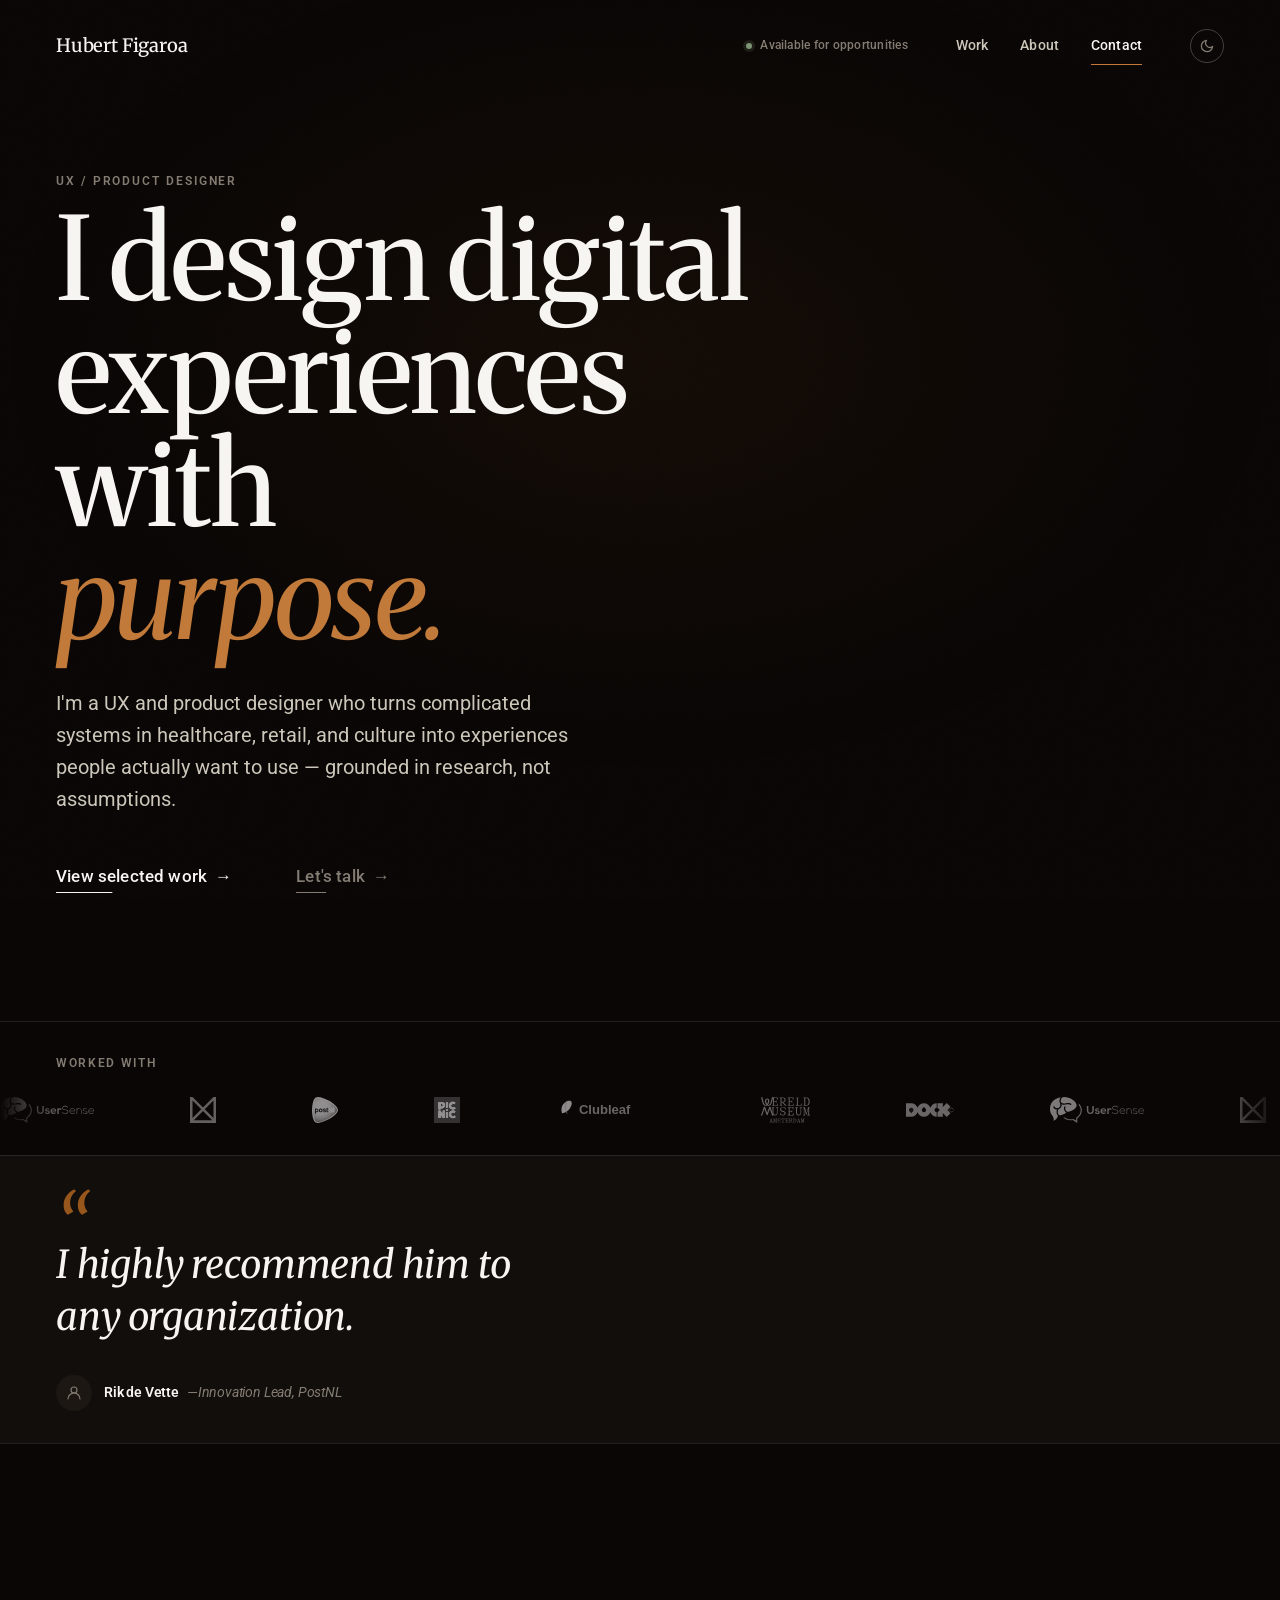
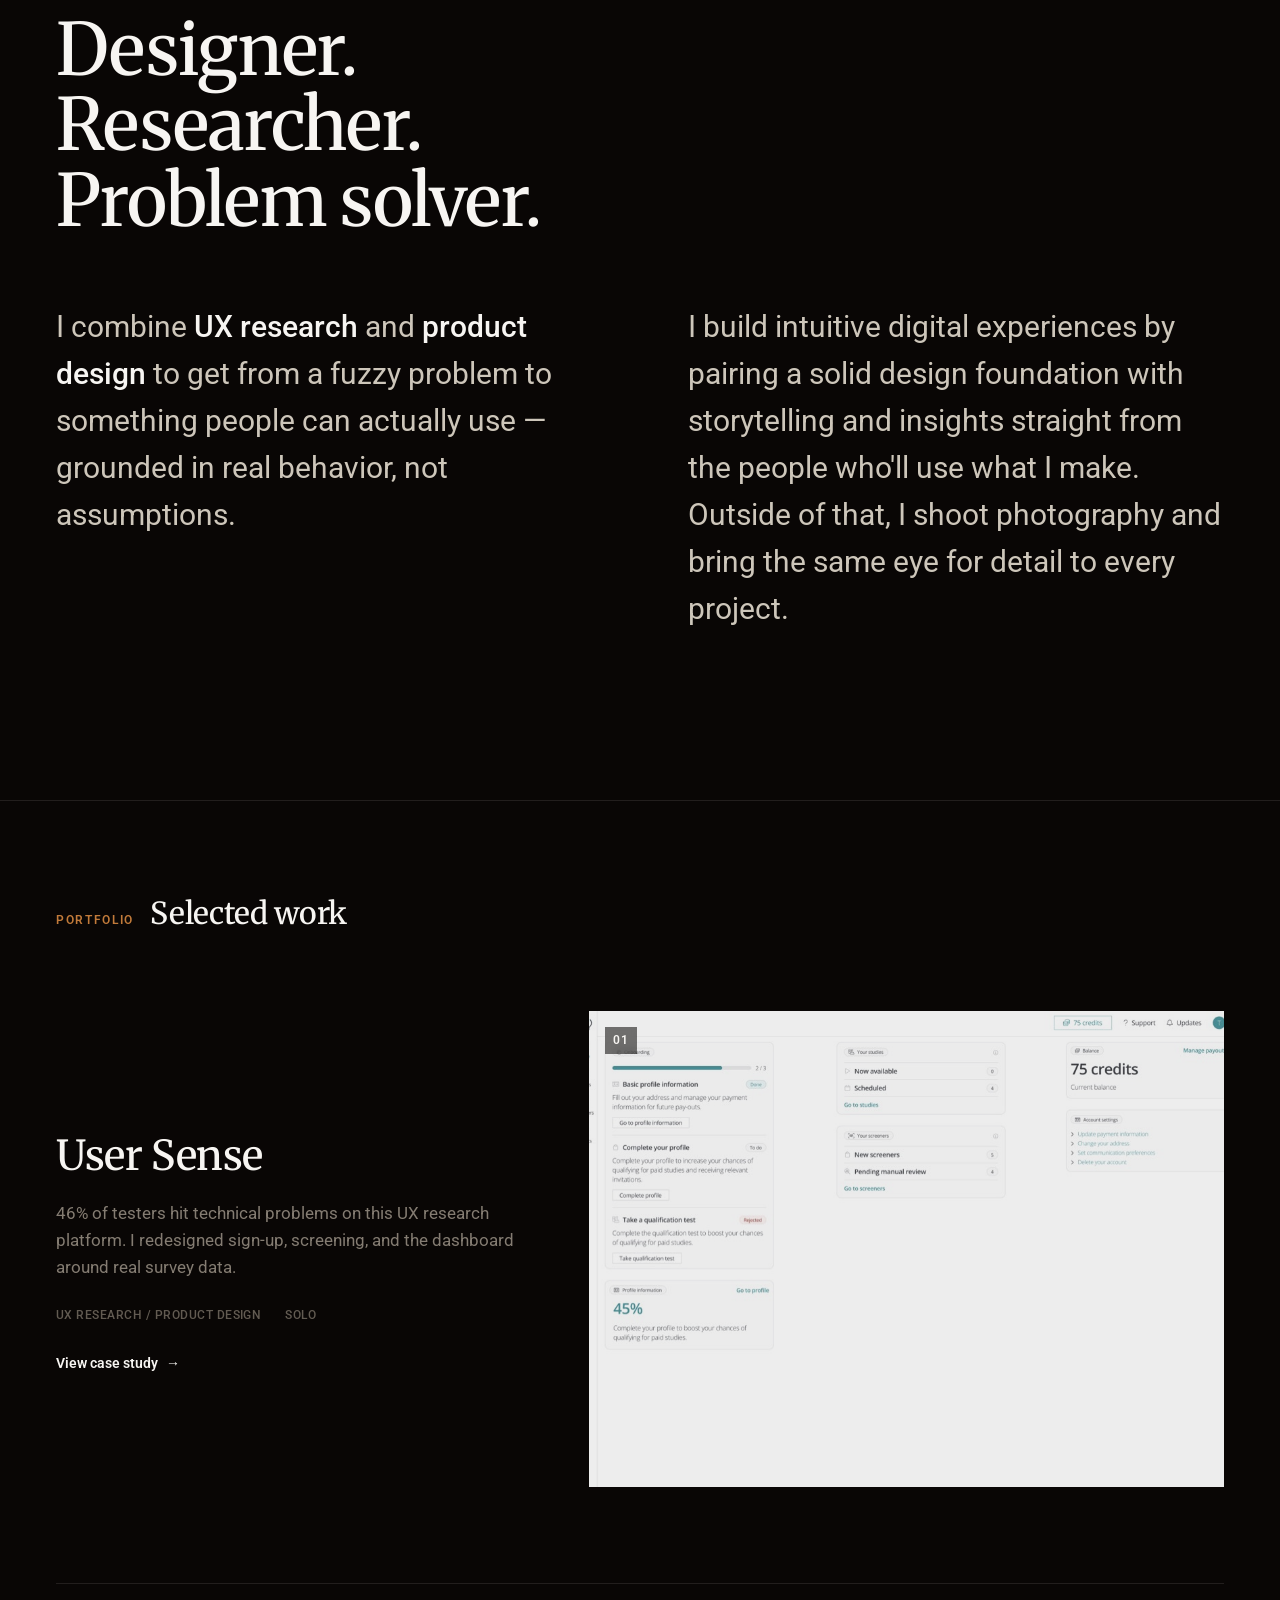
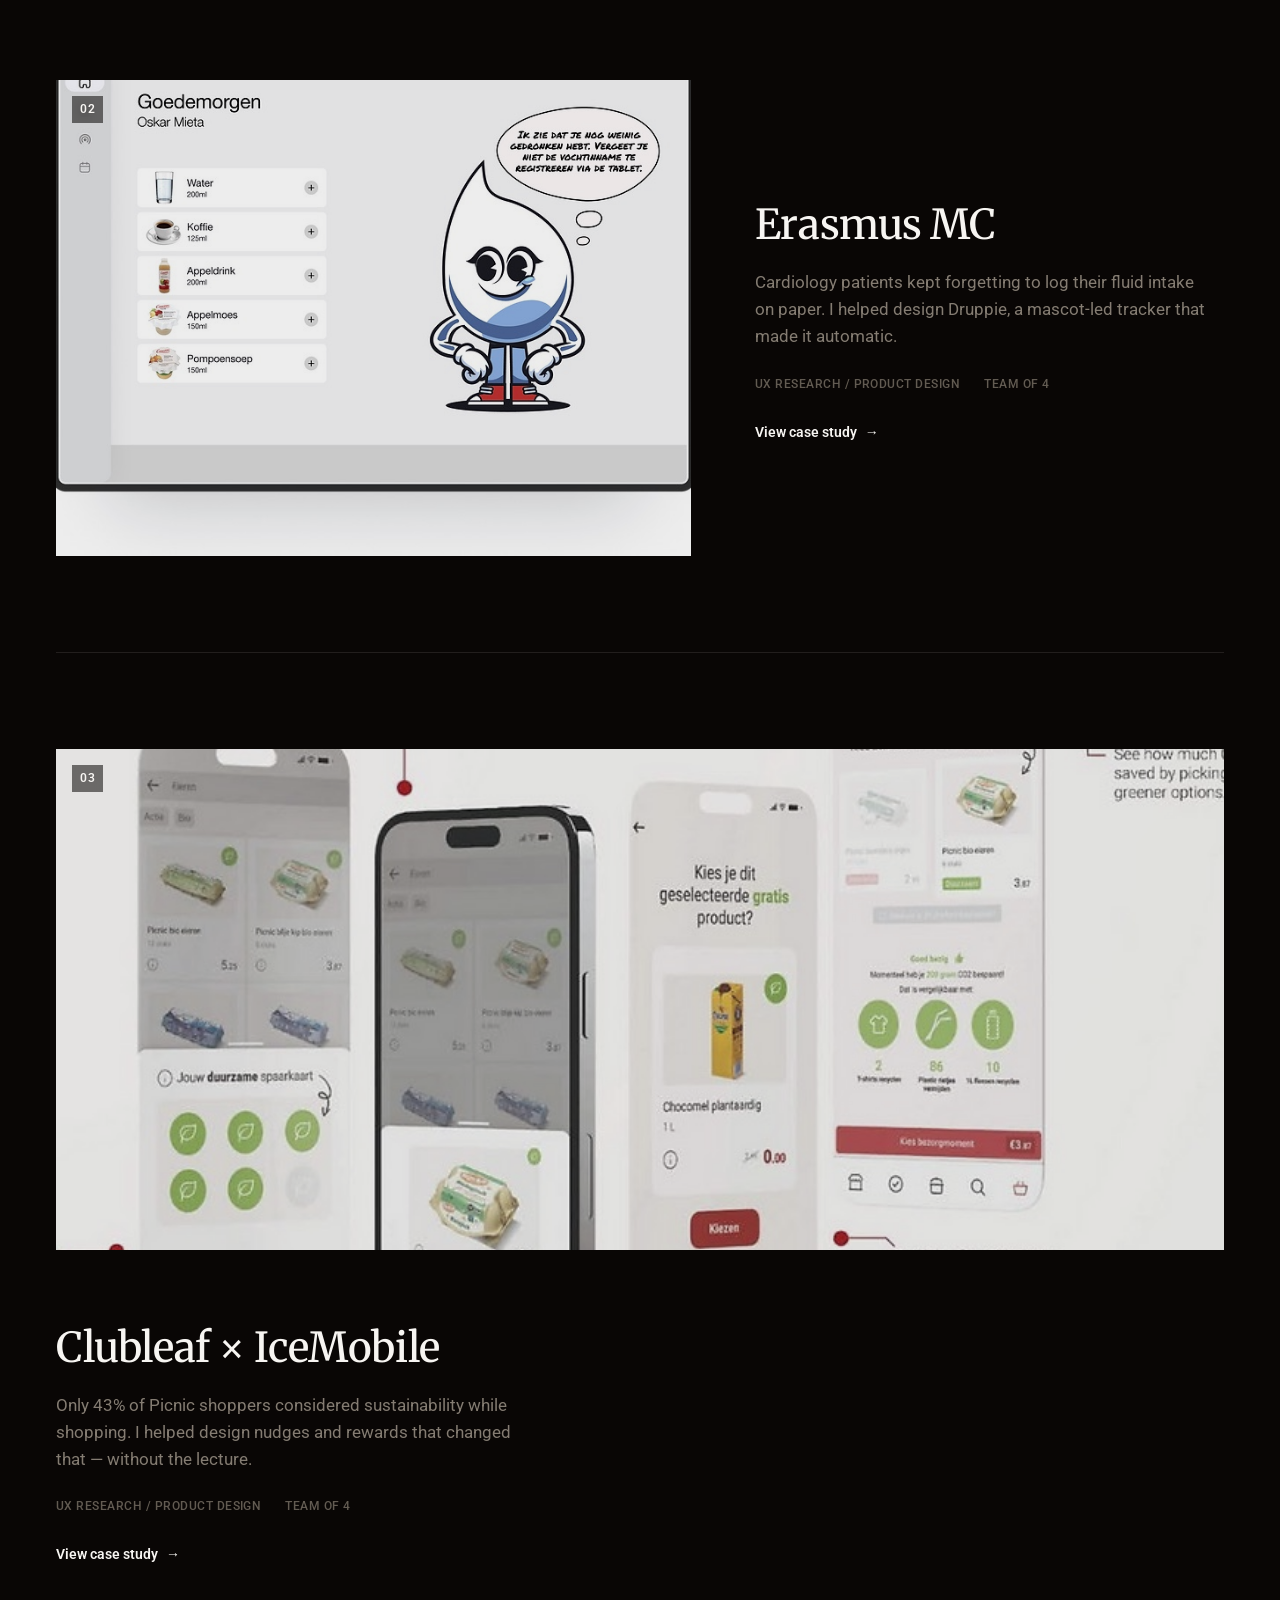
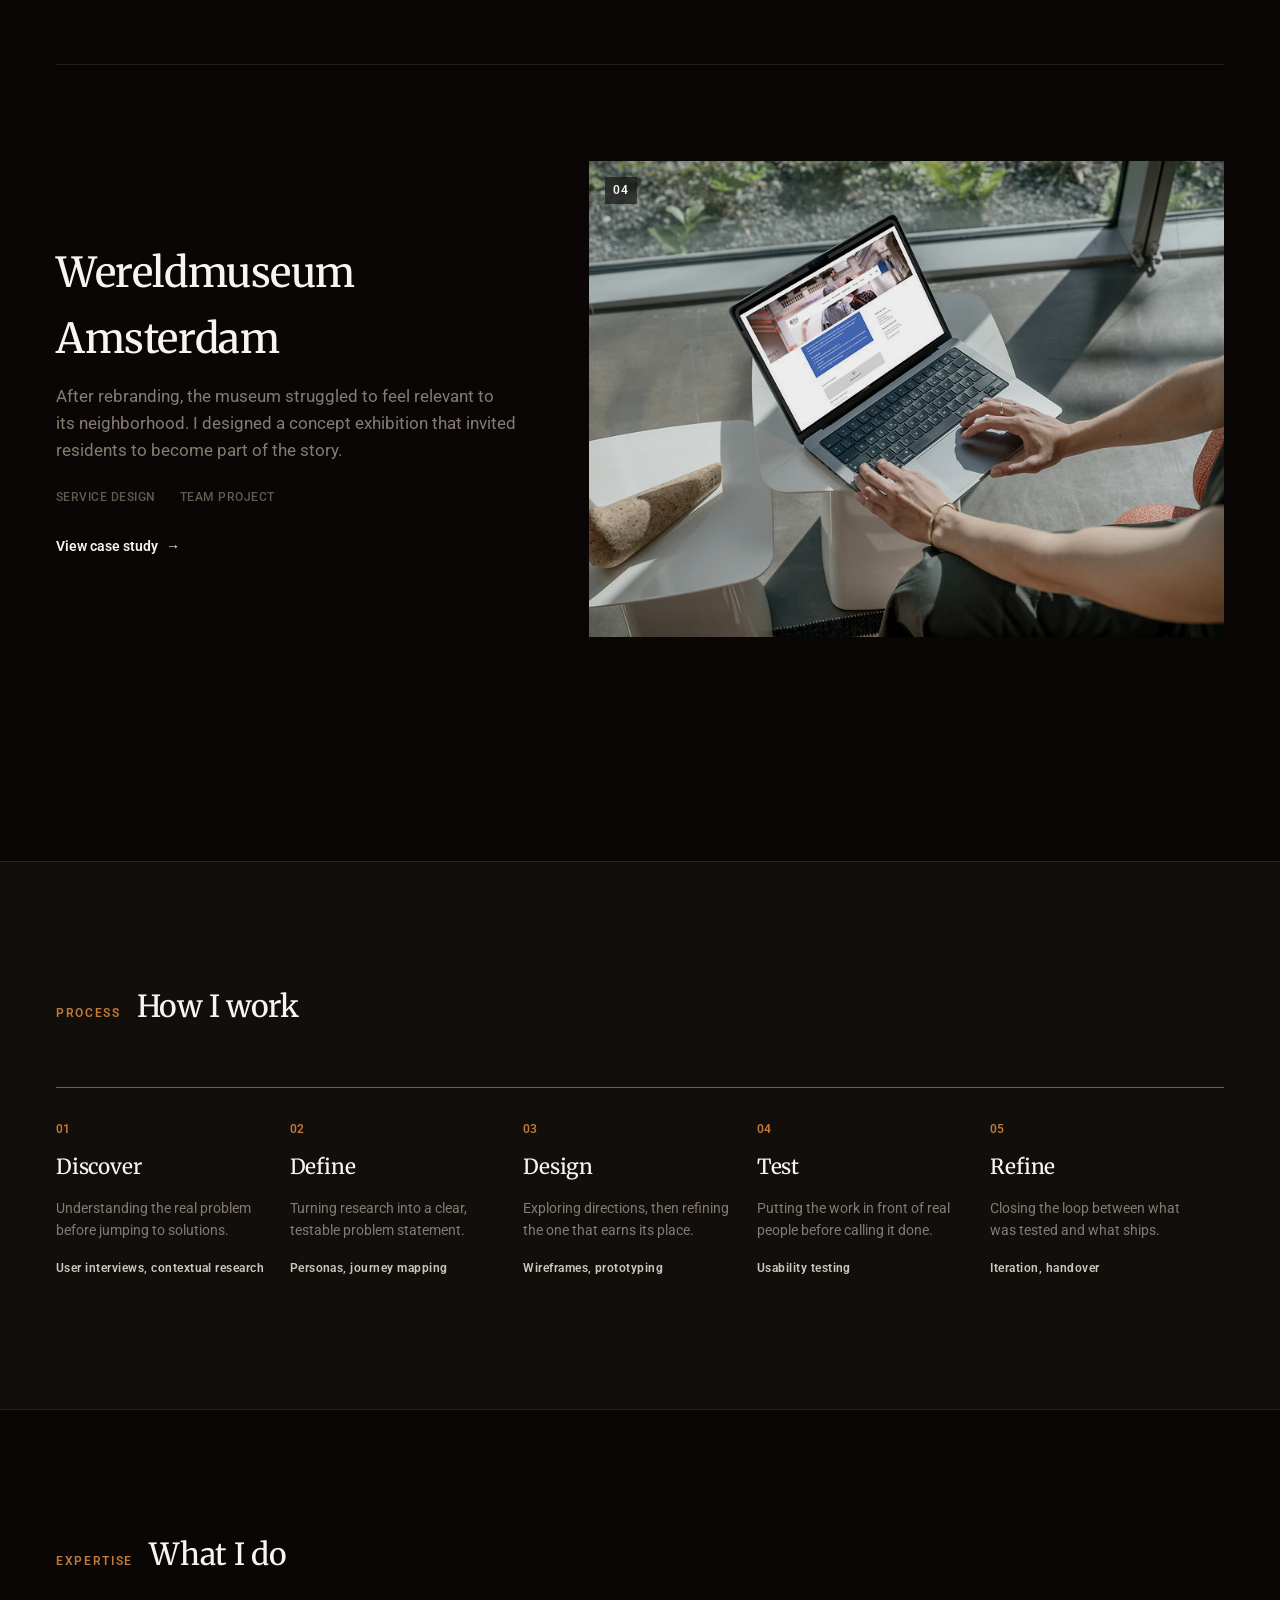
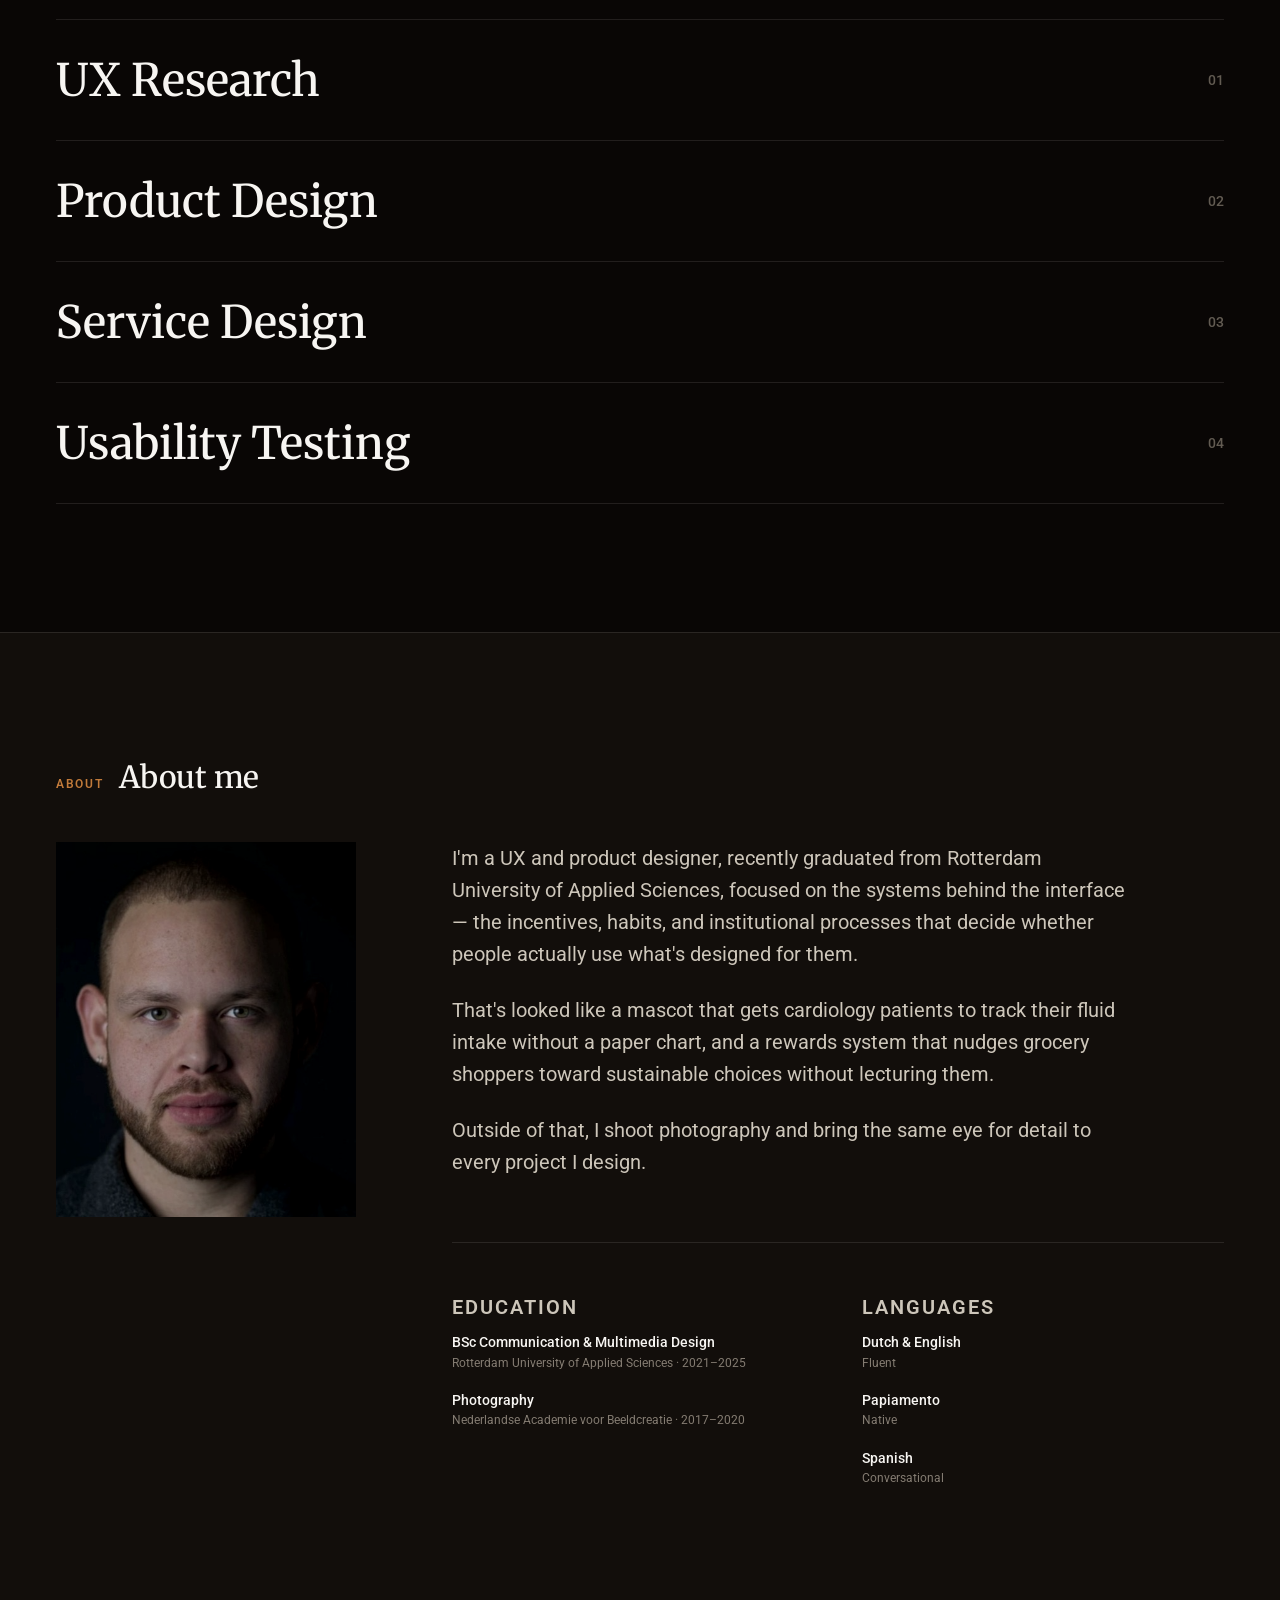
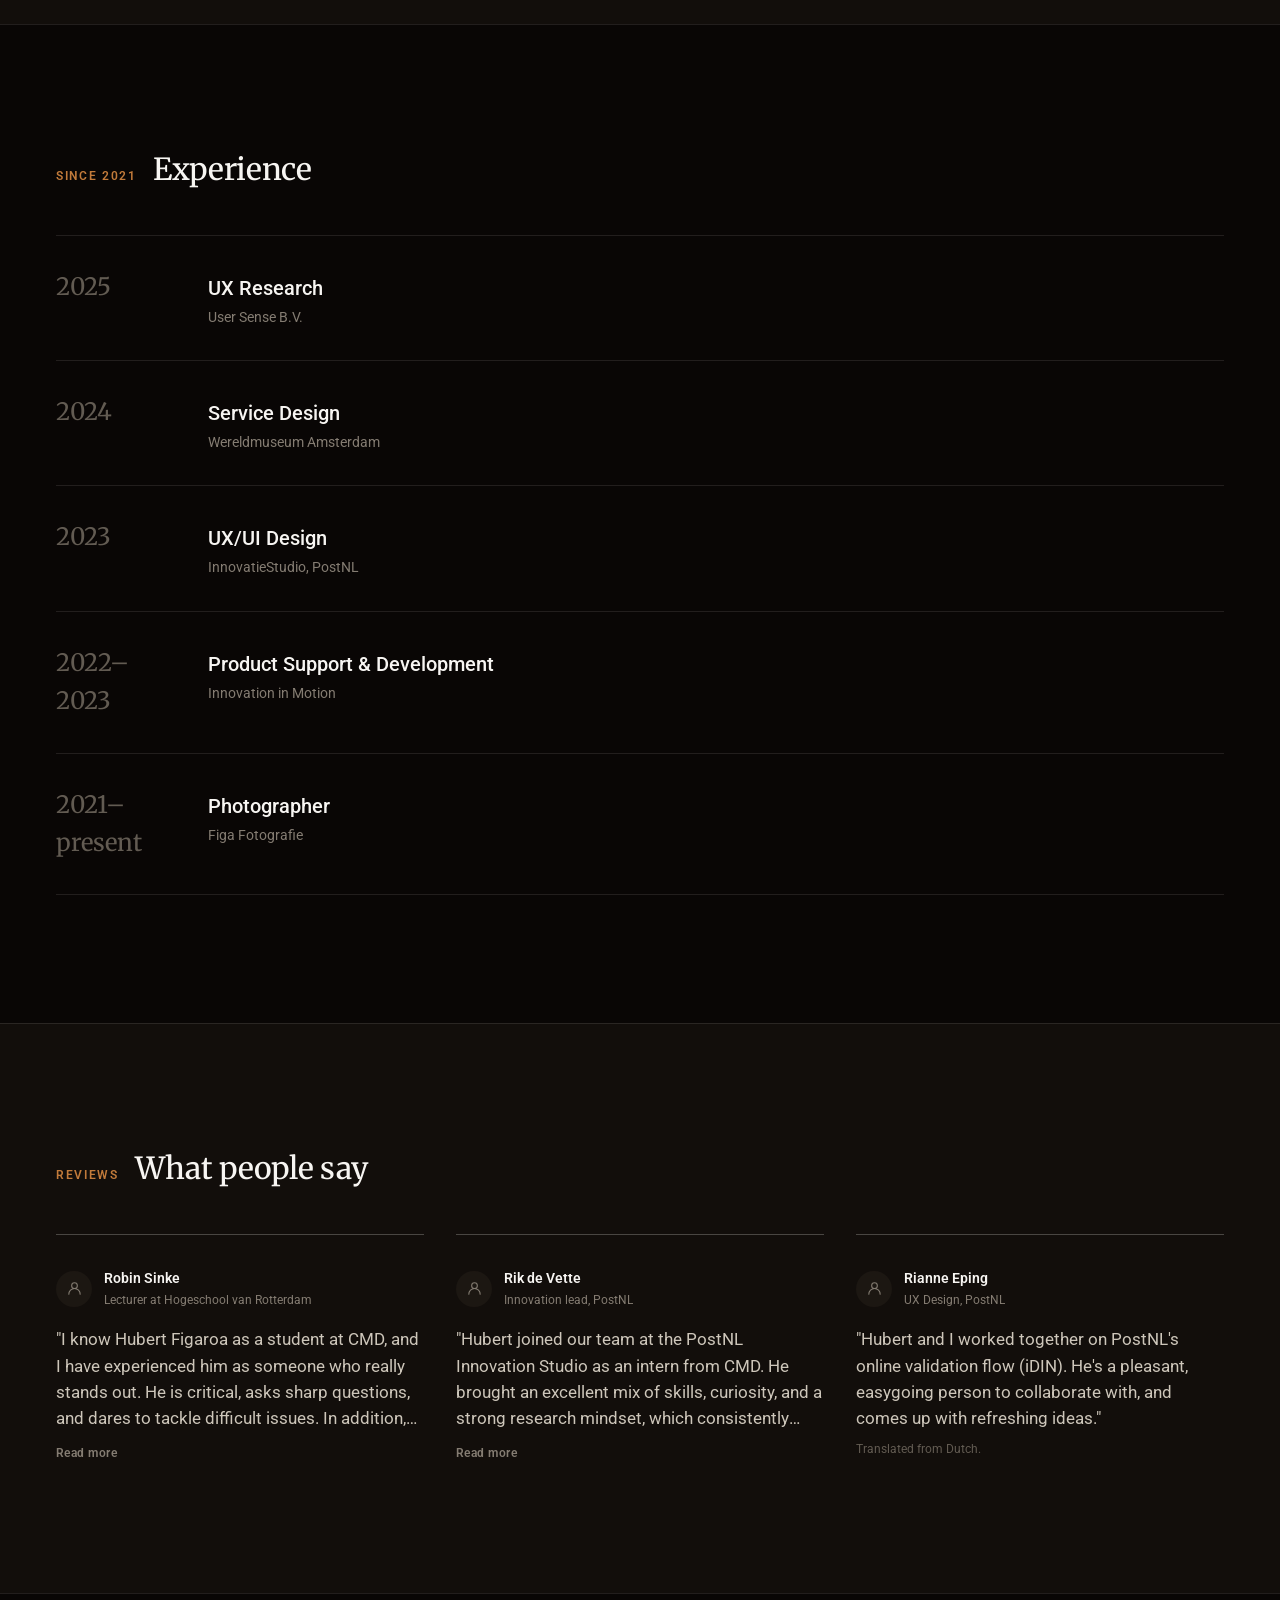
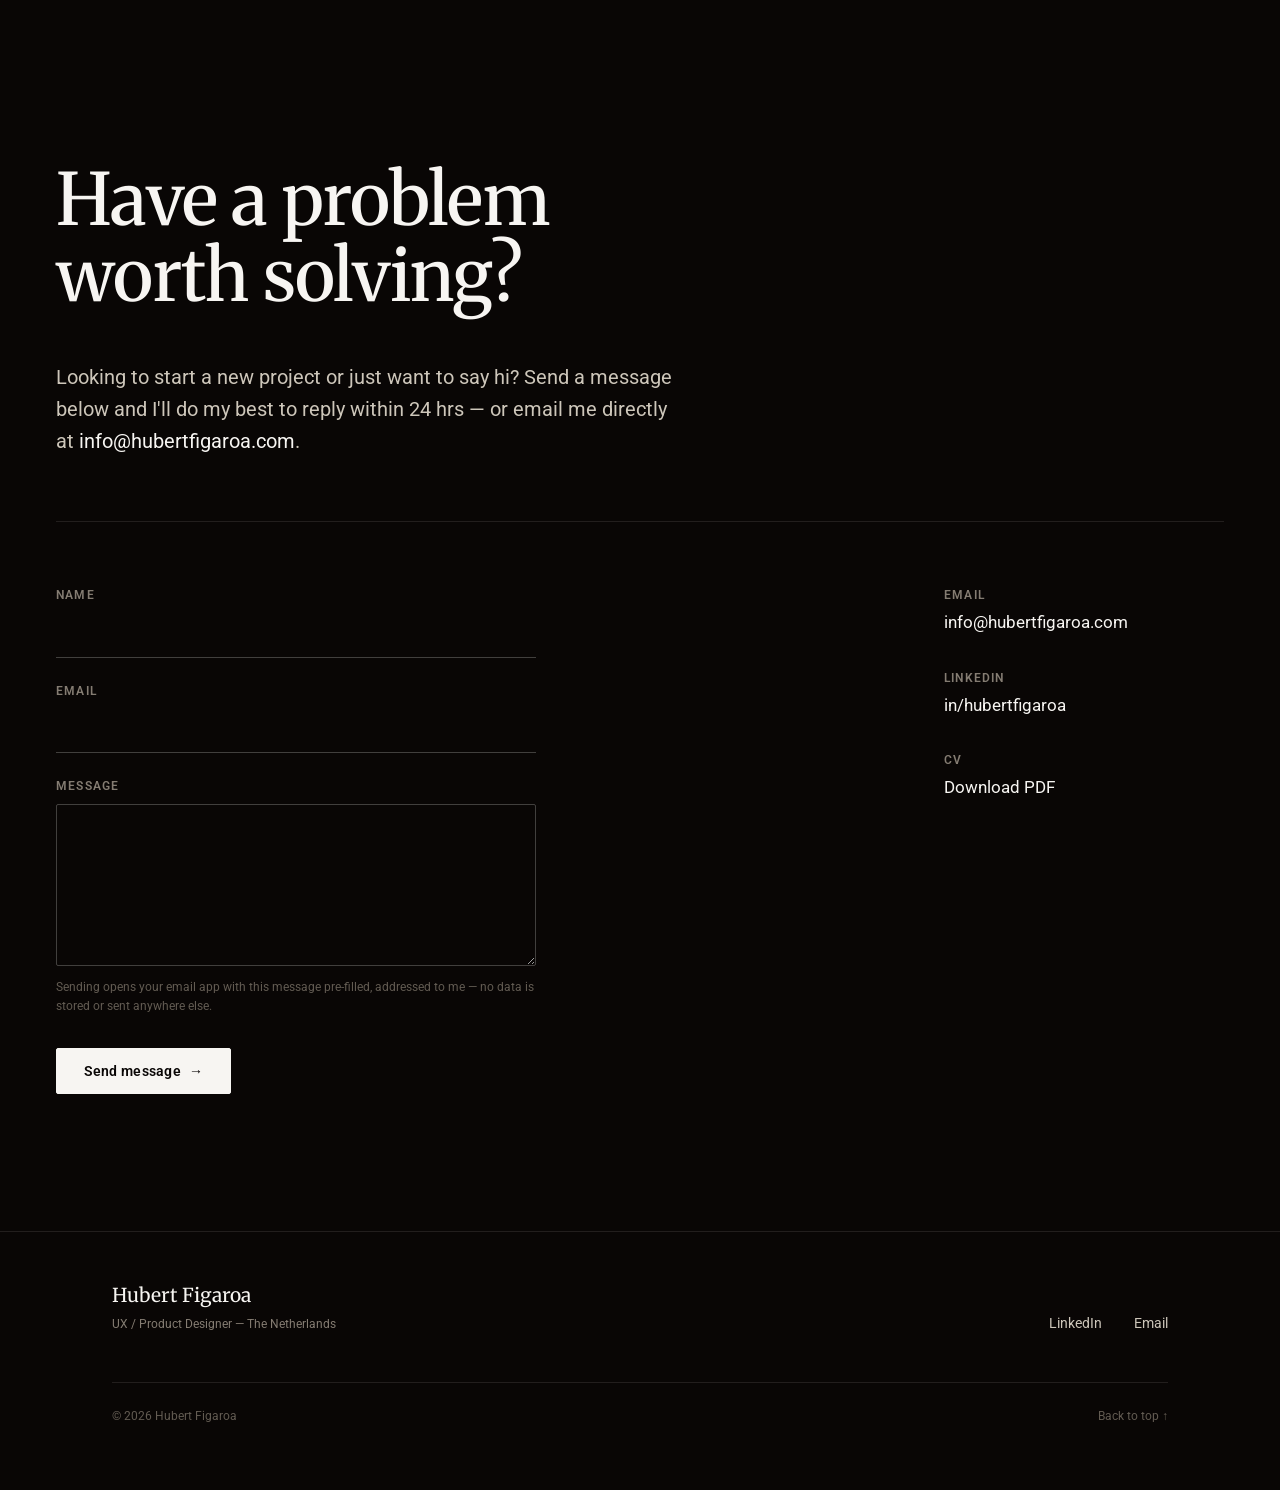
==== commit 17b55864: "Experiment: swap typography to Merriweather + Roboto Replaces Fraunces (display) and Plus Jakarta Sa" ====
--- a/index.html
+++ b/index.html
@@ -26,7 +26,7 @@
 <meta name="twitter:image" content="https://www.hubertfigaroa.com/og-image.png">
 <link rel="preconnect" href="https://fonts.googleapis.com">
 <link rel="preconnect" href="https://fonts.gstatic.com" crossorigin>
-<link href="https://fonts.googleapis.com/css2?family=Fraunces:ital,opsz,wght@0,9..144,300;0,9..144,400;0,9..144,500;0,9..144,600;1,9..144,400;1,9..144,500&family=Plus+Jakarta+Sans:ital,wght@0,400;0,500;0,600;0,700;1,400&display=swap" rel="stylesheet">
+<link href="https://fonts.googleapis.com/css2?family=Merriweather:ital,wght@0,300;0,400;0,700;0,900;1,300;1,400;1,700&family=Roboto:ital,wght@0,300;0,400;0,500;0,700;1,400&display=swap" rel="stylesheet">
 <link rel="stylesheet" href="style.css">
 <script>
   if (localStorage.getItem("theme") === "light") document.documentElement.setAttribute("data-theme", "light");
--- a/style.css
+++ b/style.css
@@ -25,8 +25,8 @@
 
   --ok: #7c9473;
 
-  --font-display: "Fraunces", Georgia, "Times New Roman", serif;
-  --font-sans: "Plus Jakarta Sans", -apple-system, BlinkMacSystemFont, "Segoe UI", Helvetica, Arial, sans-serif;
+  --font-display: "Merriweather", Georgia, "Times New Roman", serif;
+  --font-sans: "Roboto", -apple-system, BlinkMacSystemFont, "Segoe UI", Helvetica, Arial, sans-serif;
 
   --text-xs: 0.75rem;
   --text-sm: 0.875rem;
@@ -68,25 +68,31 @@
 /* Light mode: same warm palette family, luminance flipped. Dark stays the
    default (this brand's primary identity) -- light is an explicit,
    remembered choice via the header toggle, not a system-preference guess. */
+/* Light mode palette (teal/white experiment): #FFFFFF #C8E7E9 #203535
+   #0099A3 #344E4E #006269 #DBE9EE. Background is pure white, as requested.
+   #0099A3 only reaches ~3.45:1 against white -- enough for a solid fill or
+   large/decorative text, not for body copy -- so the three near-black/deep
+   teal tones (#203535, #344E4E, #006269) carry text and interactive-text
+   roles instead, each still distinct enough to preserve real hierarchy. */
 :root[data-theme="light"] {
-  --bg: #f8f5f0;
-  --bg-alt: #efe8dd;
-  --bg-alt-2: #e6ddce;
+  --bg: #ffffff;
+  --bg-alt: #dbe9ee;
+  --bg-alt-2: #c8e7e9;
   --bg-lift: #ffffff;
 
-  --text: #1a1512;
-  --text-soft: #4a4038;
-  --muted: #756a5c;
-  --muted-dim: #948a7b;
-
-  --border: rgba(26, 21, 18, 0.1);
-  --border-strong: rgba(26, 21, 18, 0.22);
-  --border-accent: rgba(150, 86, 28, 0.35);
-
-  --accent: #7a4416;
-  --accent-light: #96561c;
-  --accent-dim: #5c3712;
-  --accent-soft: rgba(150, 86, 28, 0.1);
+  --text: #203535;
+  --text-soft: #344e4e;
+  --muted: #006269;
+  --muted-dim: #0099a3;
+
+  --border: rgba(32, 53, 53, 0.12);
+  --border-strong: rgba(32, 53, 53, 0.24);
+  --border-accent: rgba(0, 153, 163, 0.4);
+
+  --accent: #0099a3;
+  --accent-light: #006269;
+  --accent-dim: #203535;
+  --accent-soft: rgba(0, 153, 163, 0.12);
 }
 
 /* ============================================
@@ -304,7 +310,7 @@
 }
 
 :root[data-theme="light"] .cursor-ring {
-  background: rgba(248, 245, 240, 0.55);
+  background: rgba(255, 255, 255, 0.65);
 }
 
 .cursor-active .cursor-dot,
@@ -515,7 +521,7 @@
 }
 
 :root[data-theme="light"] .site-header.is-scrolled {
-  background: rgba(248, 245, 240, 0.78);
+  background: rgba(255, 255, 255, 0.85);
 }
 
 .header-inner {
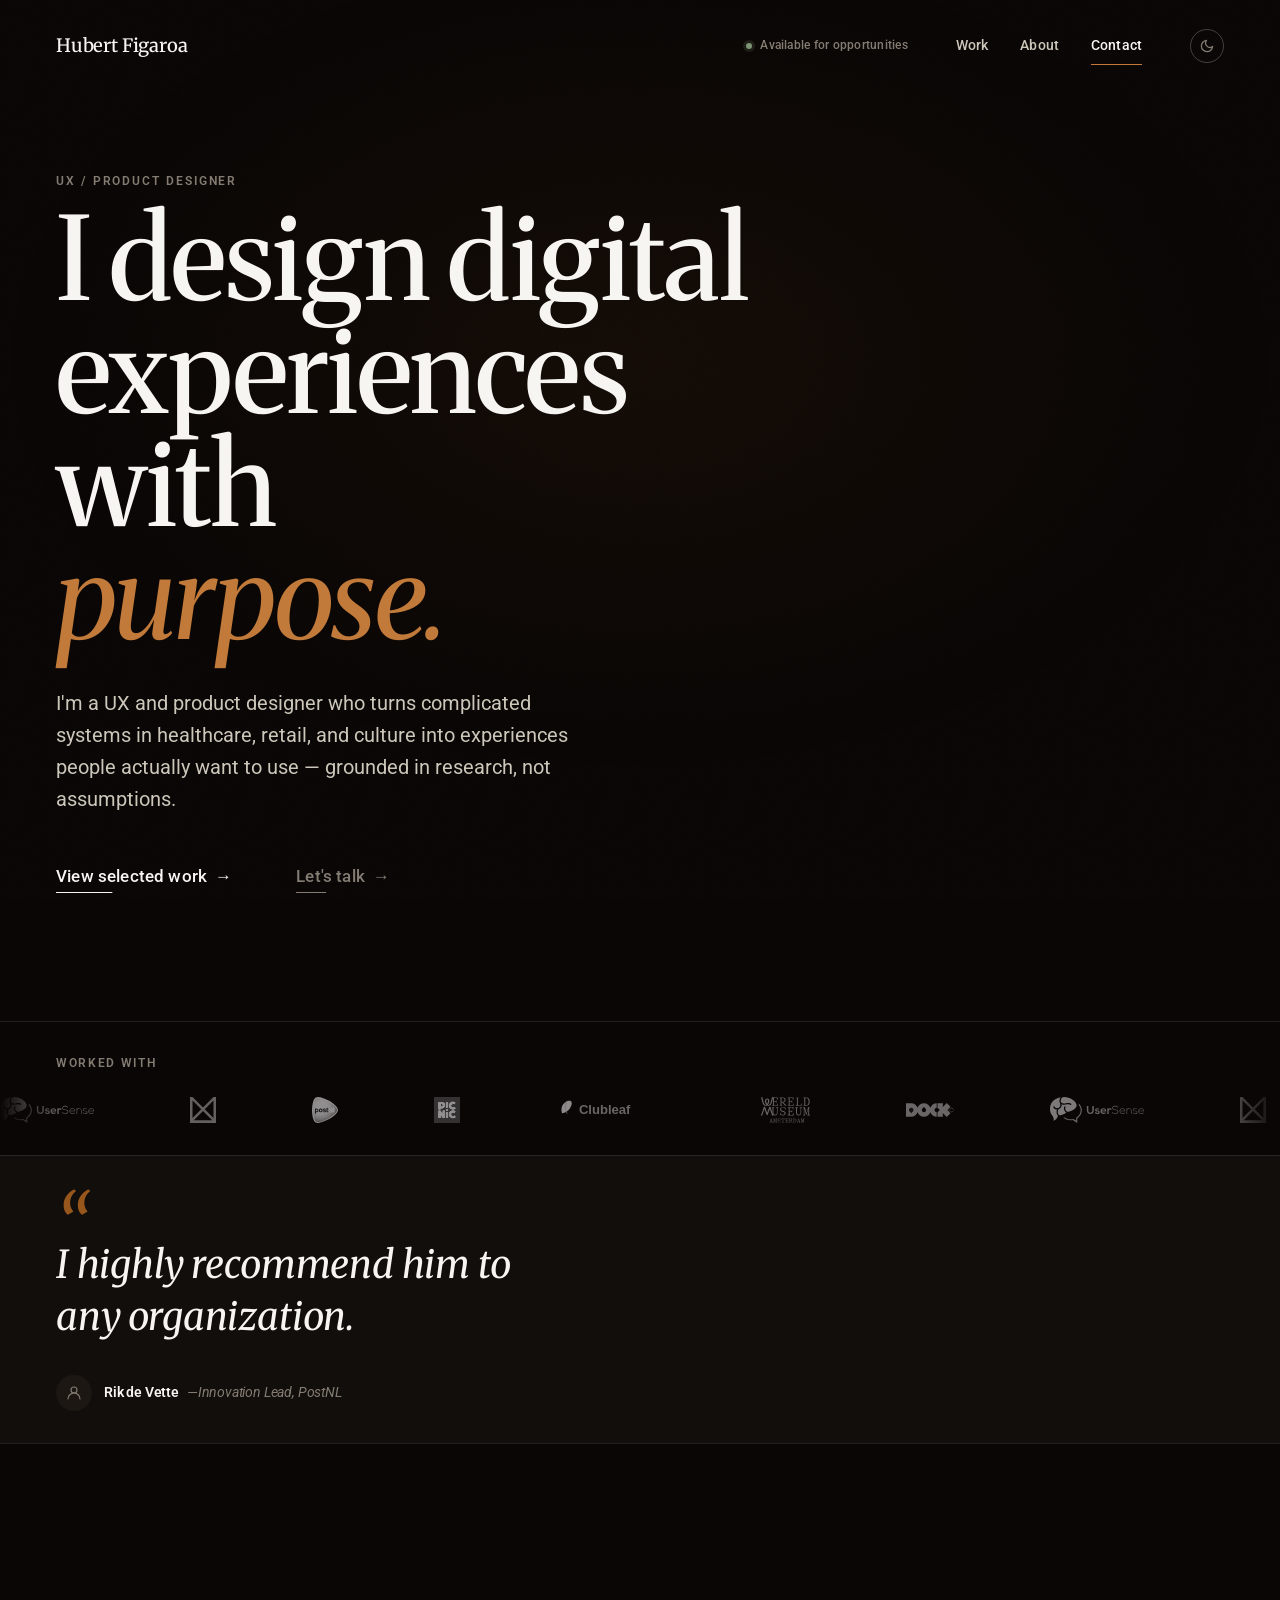
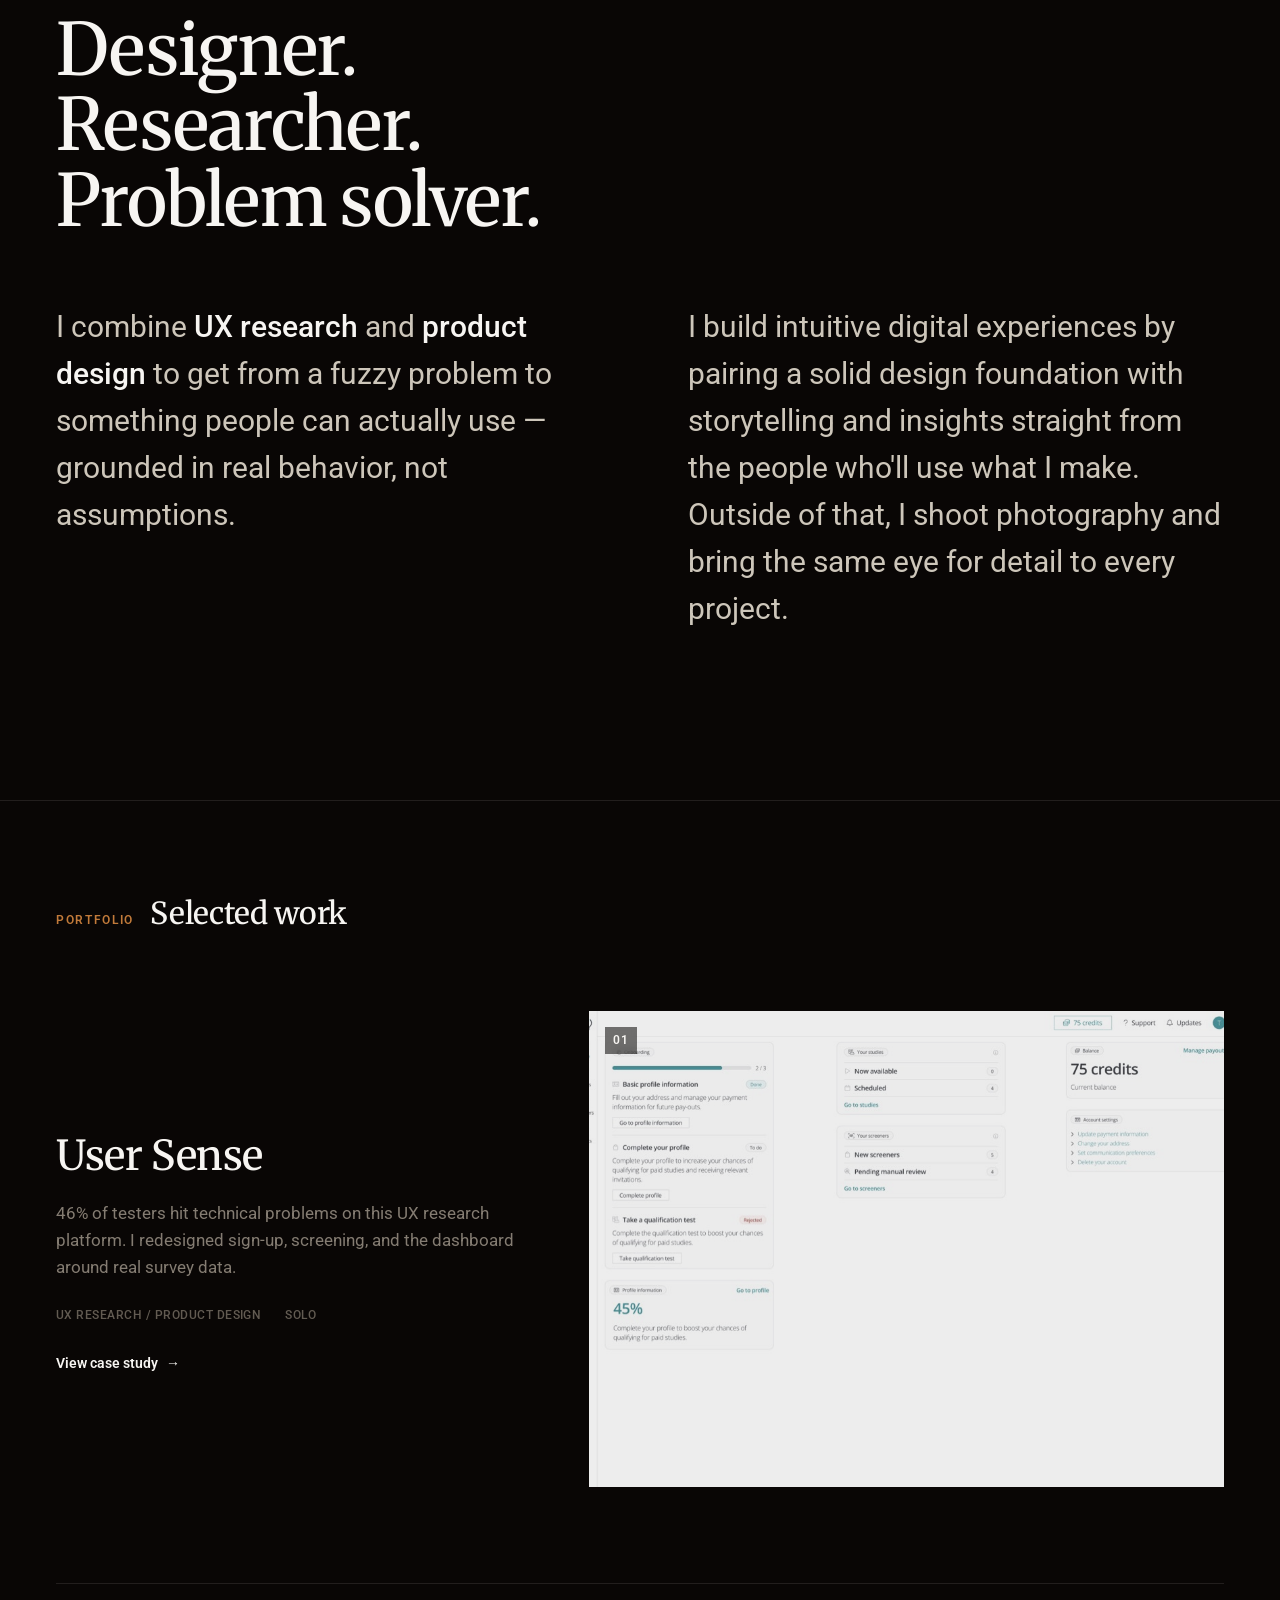
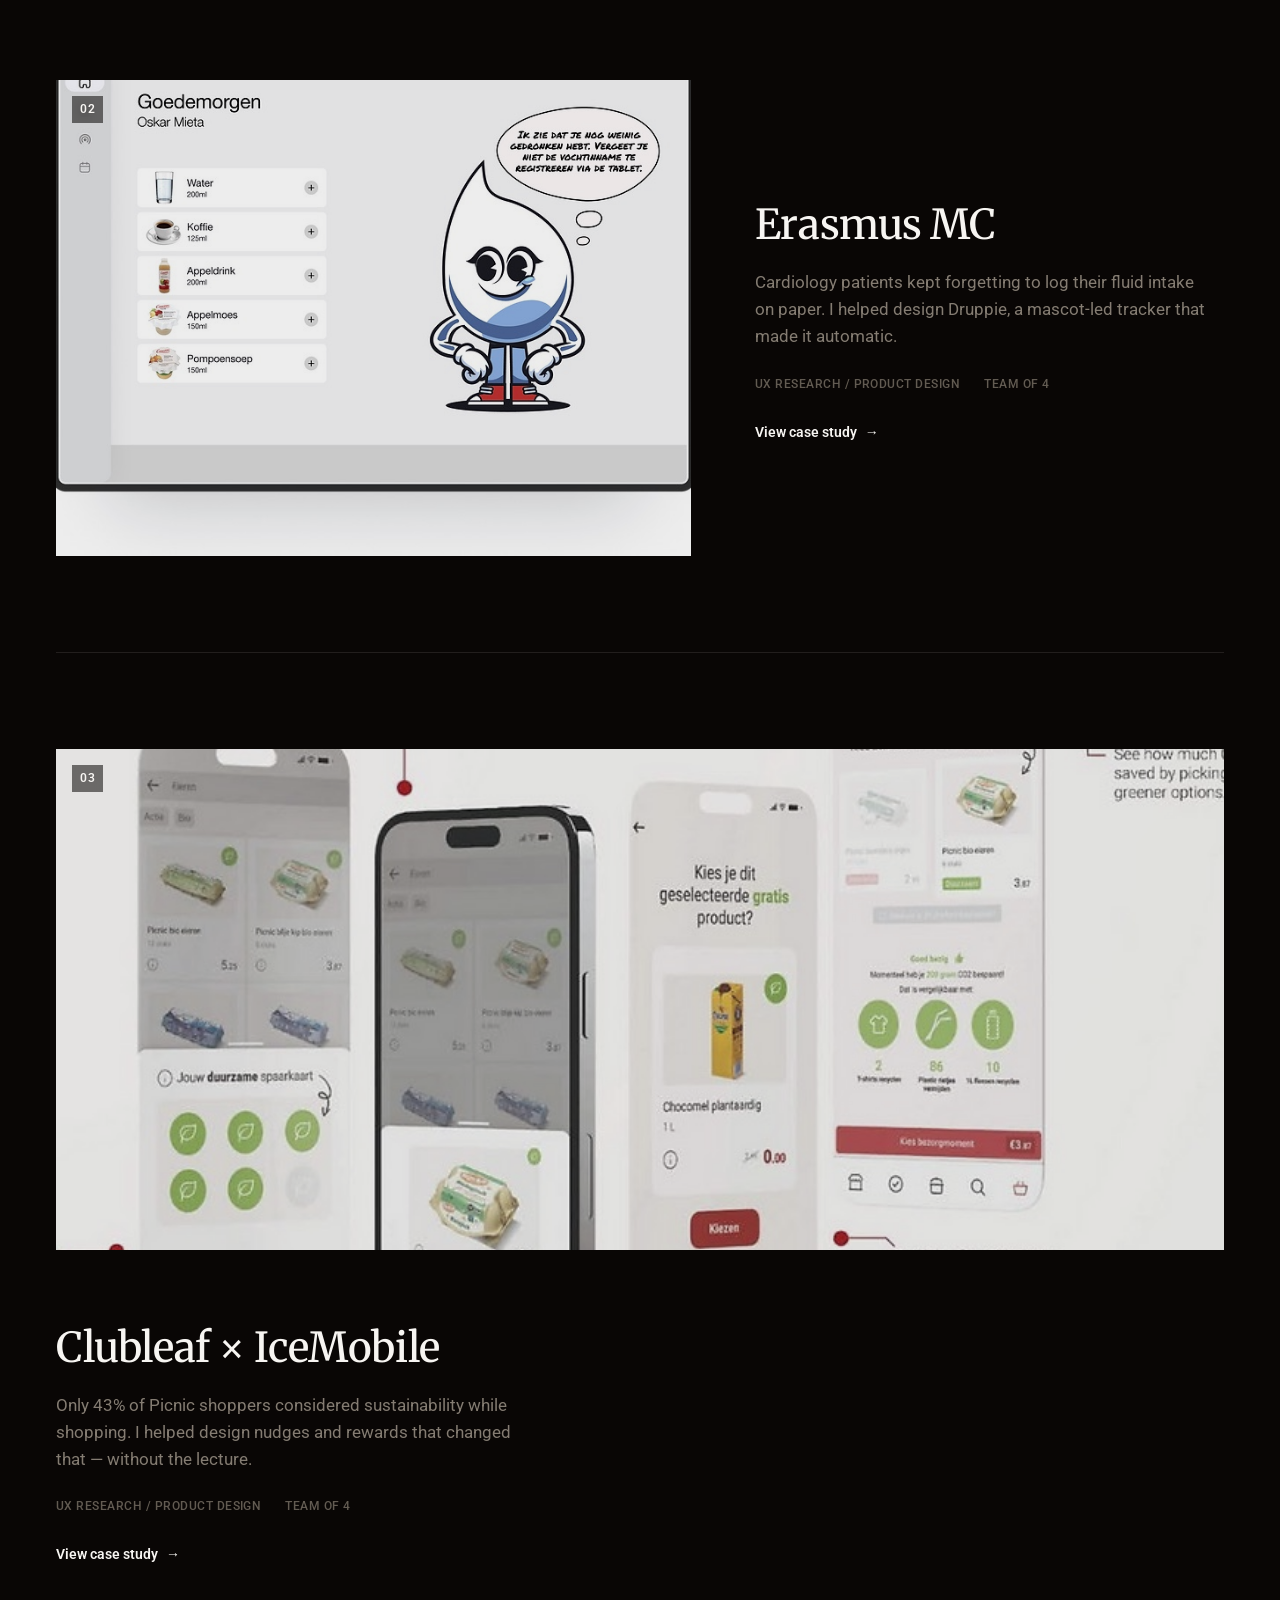
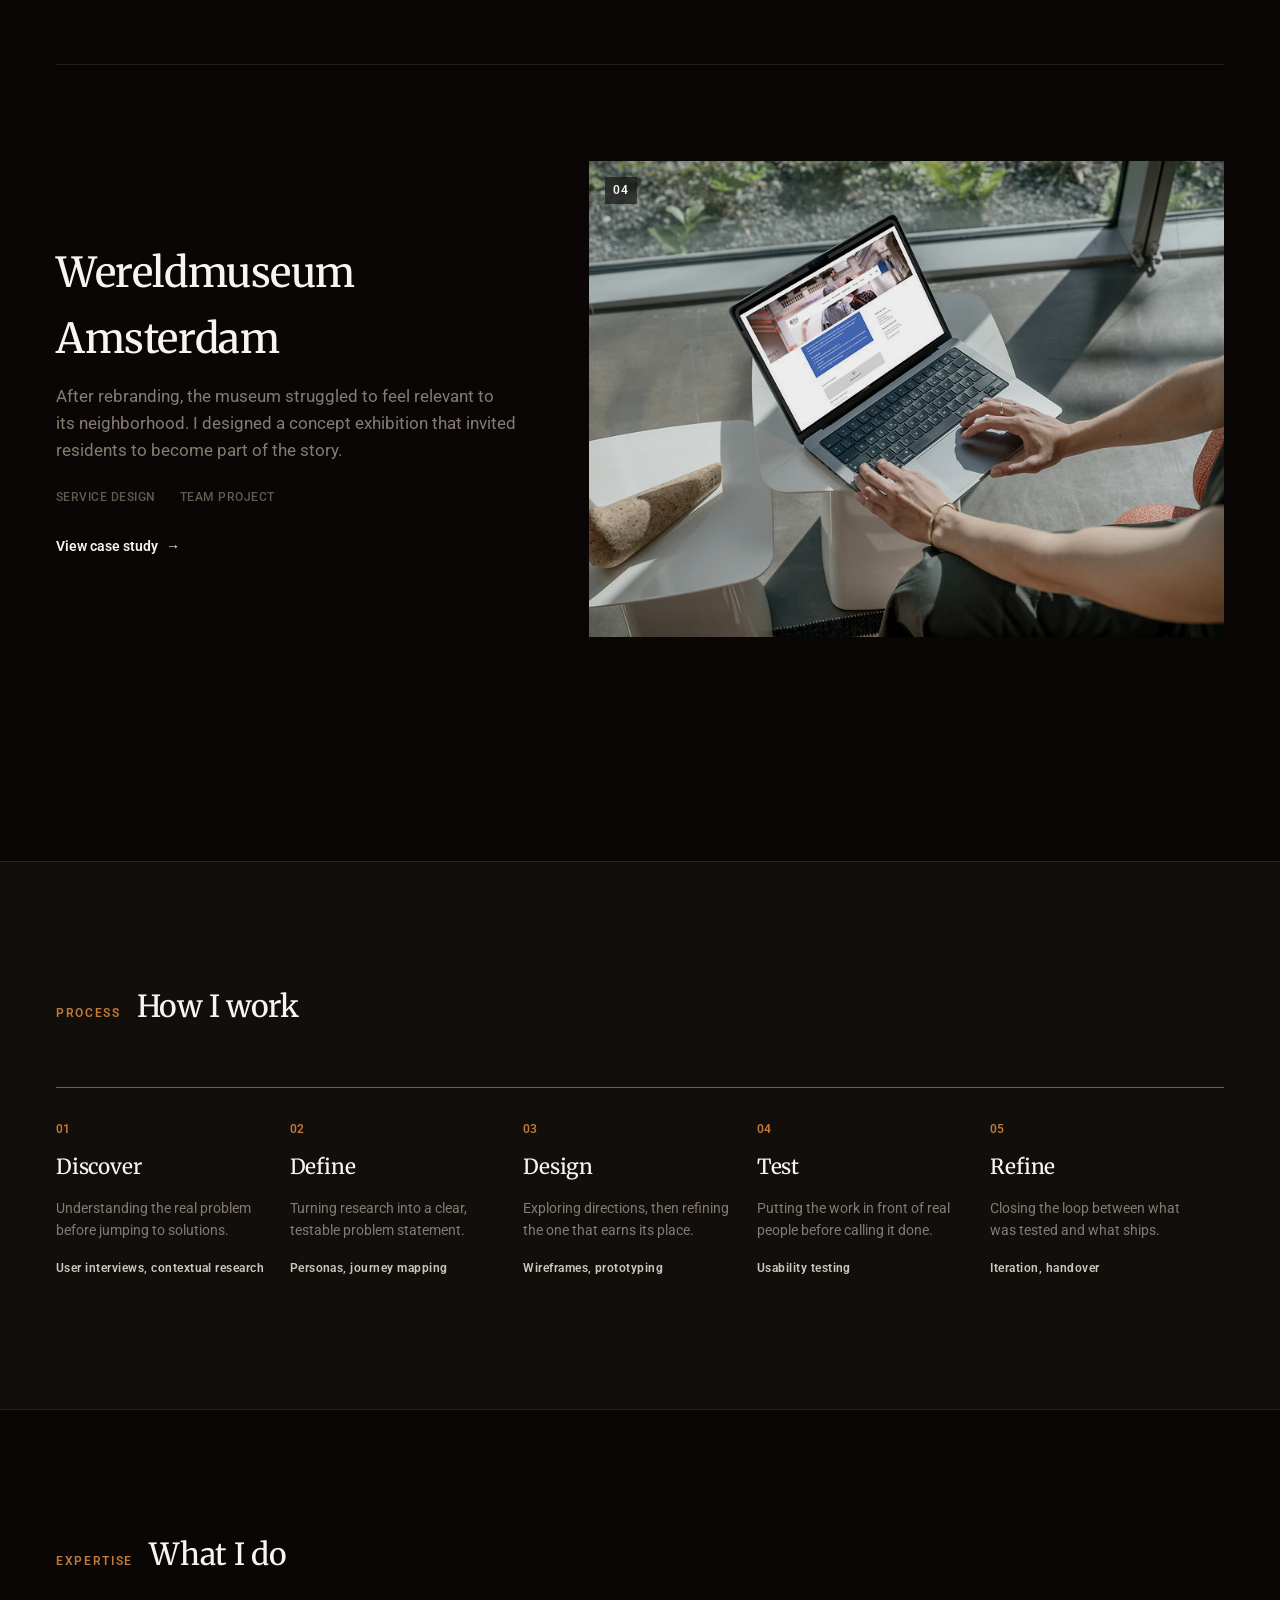
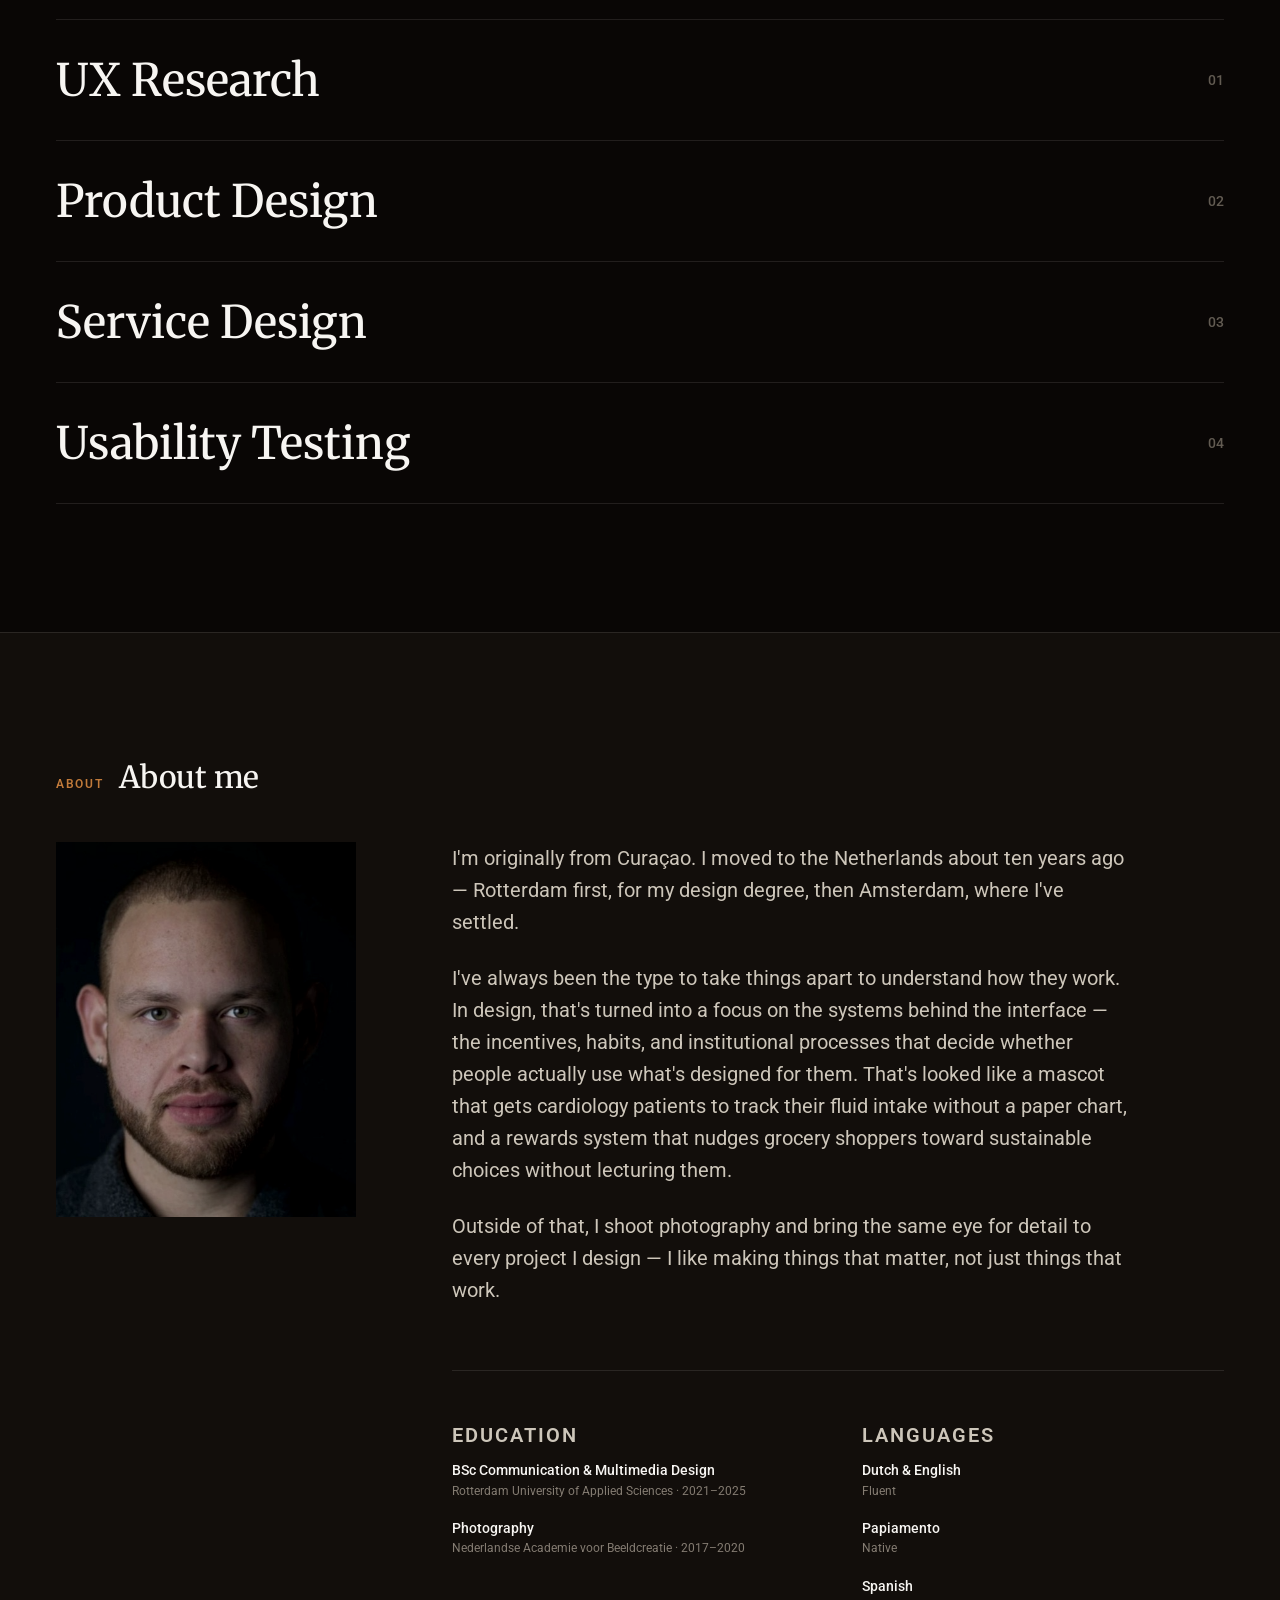
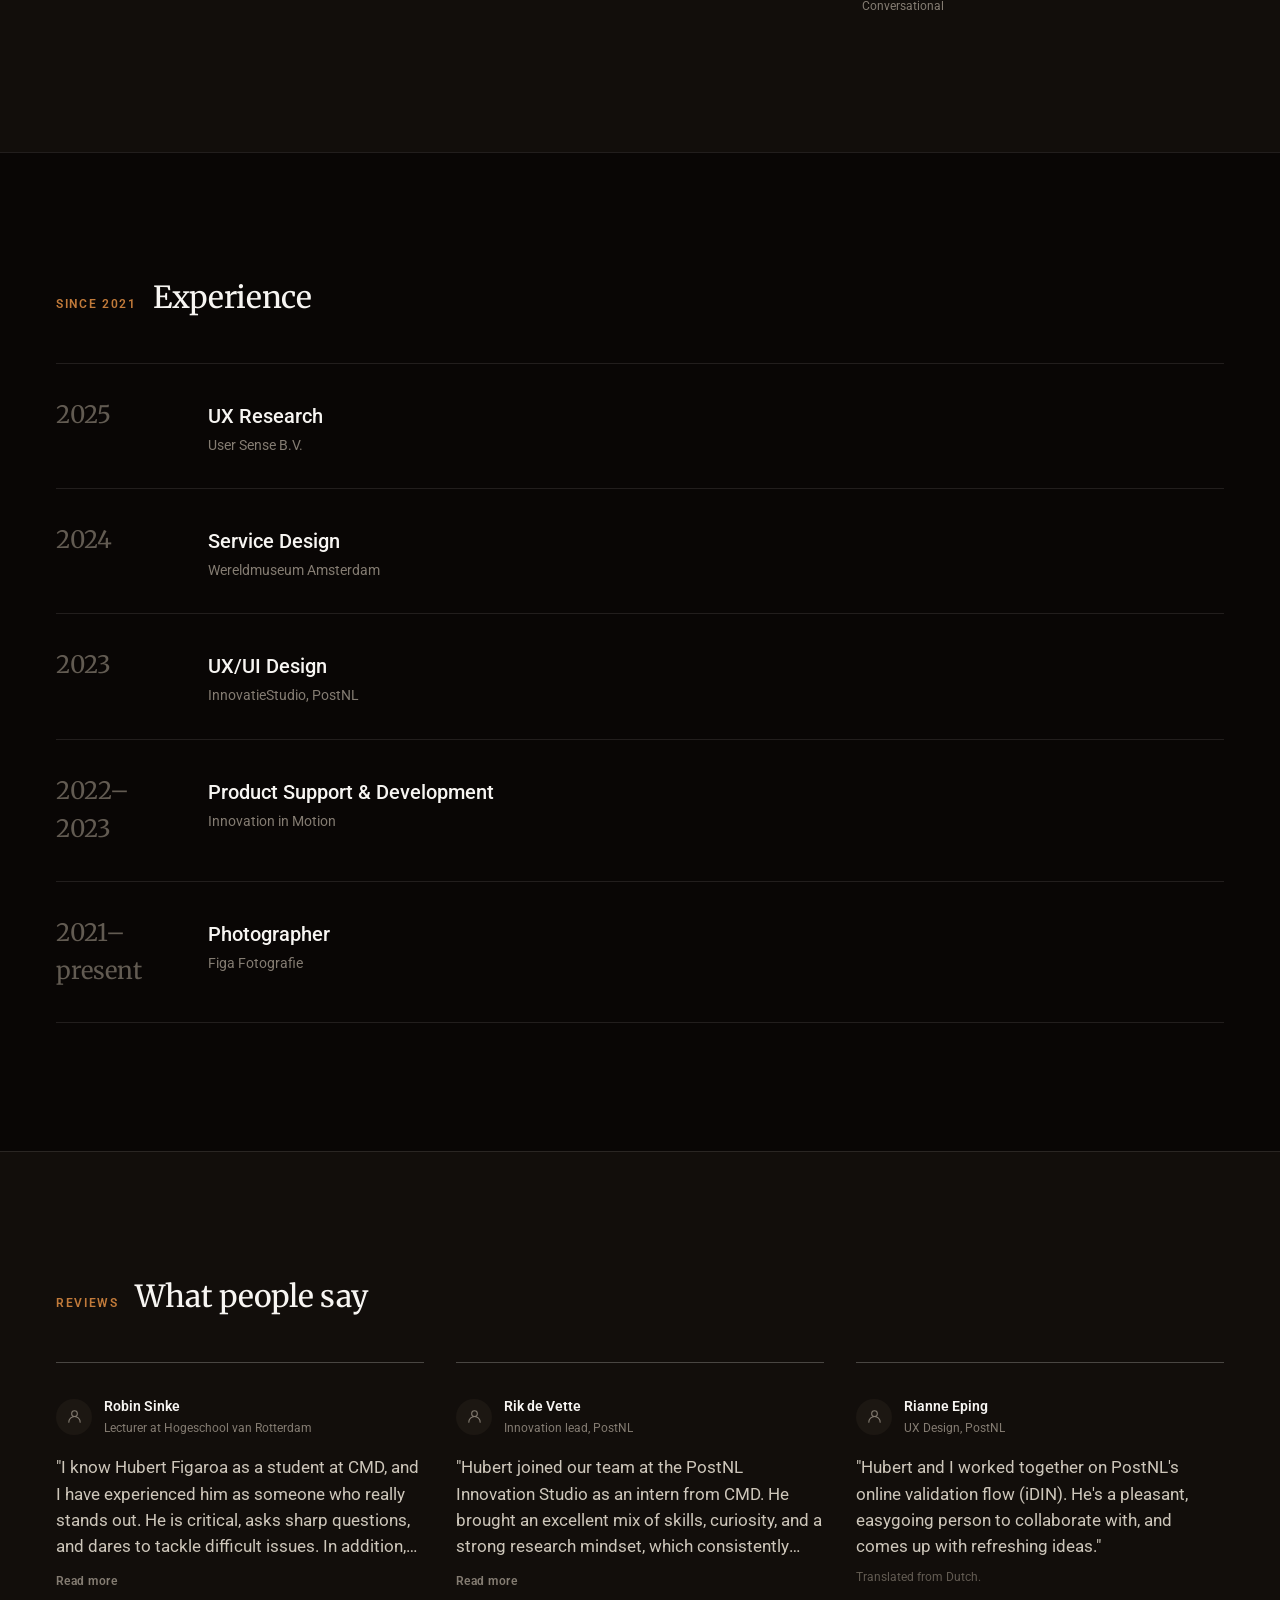
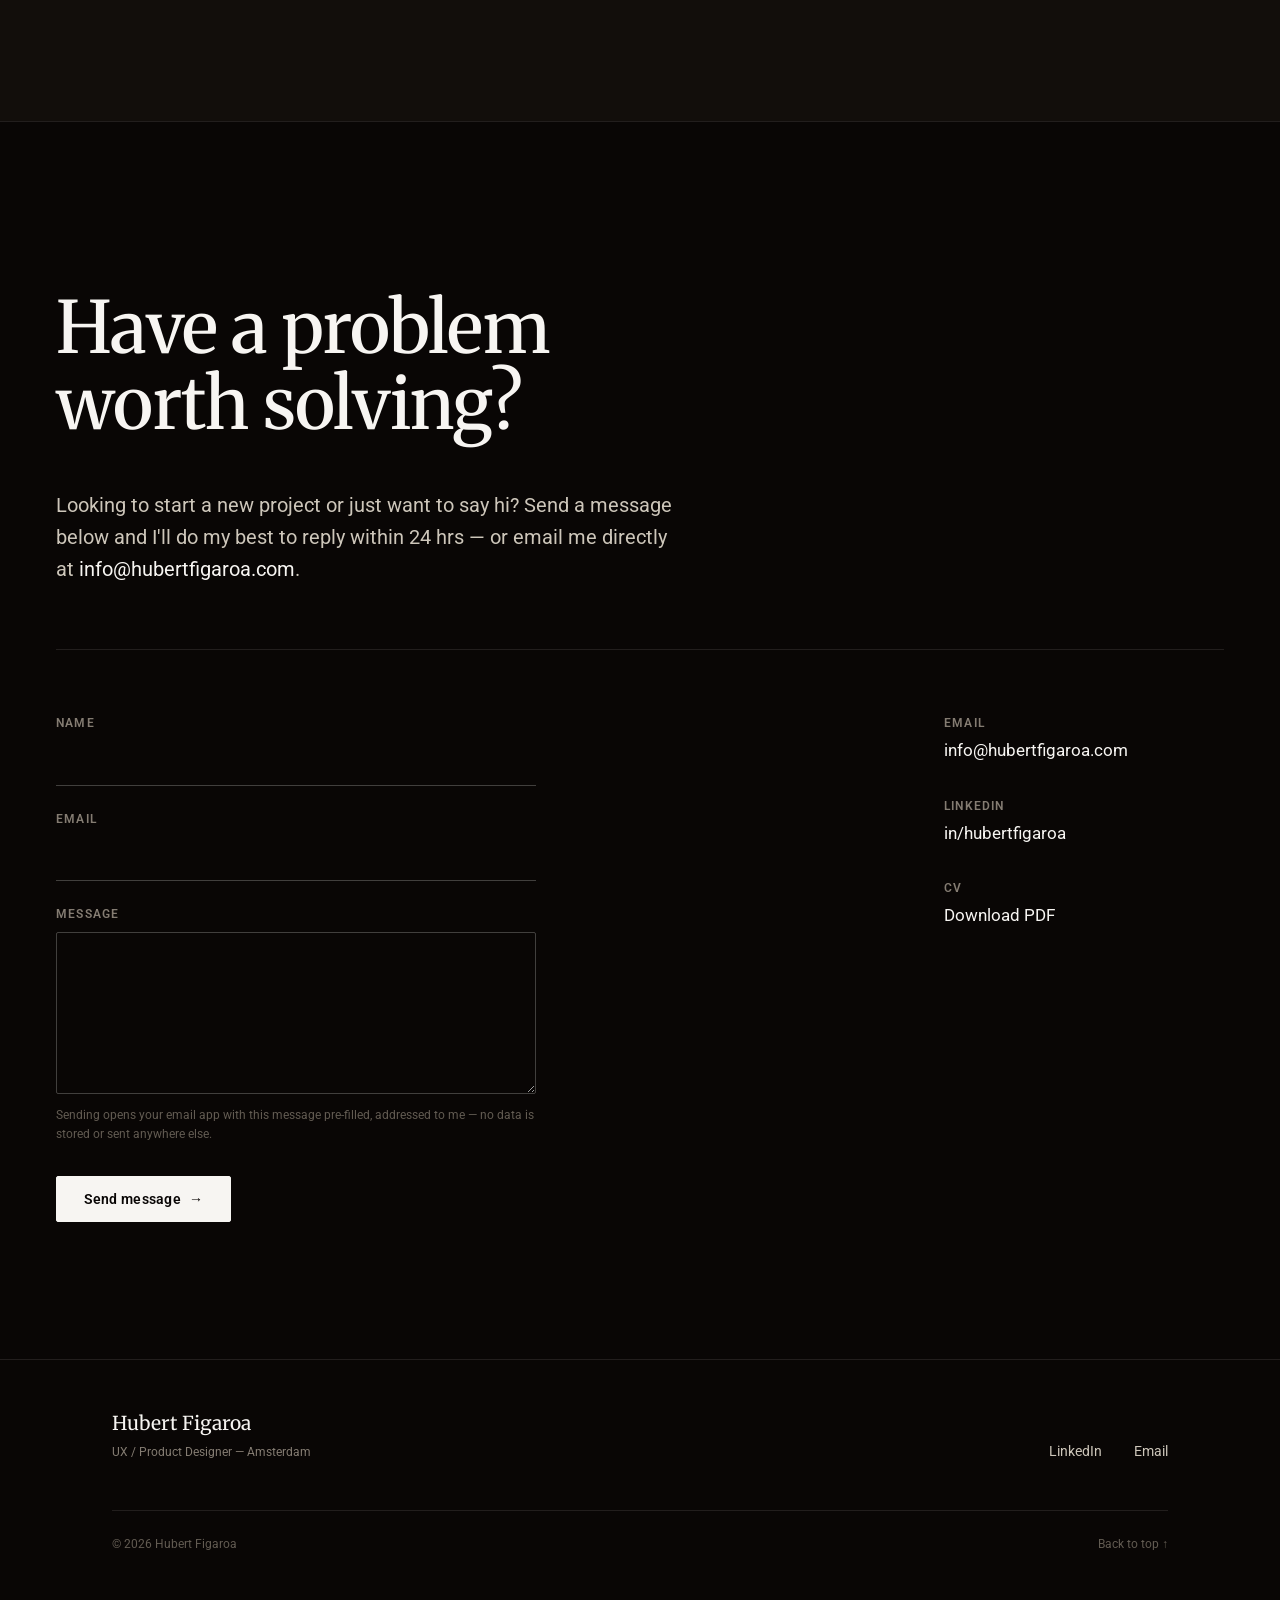
==== commit a6dd497e: "Rewrite About Me with real backstory, confirm Amsterdam in the footer New About copy: originally fro" ====
--- a/index.html
+++ b/index.html
@@ -55,7 +55,10 @@
 
 <header class="site-header">
   <div class="wrap-wide header-inner">
-    <a class="logo" href="#top">Hubert Figaroa</a>
+    <div class="header-brand">
+      <a class="logo" href="#top"><span class="logo-full">Hubert Figaroa</span><span class="logo-short">HF</span></a>
+      <p class="availability availability--brand"><span class="status-dot" aria-hidden="true"></span><span>Available for opportunities</span></p>
+    </div>
     <div class="header-controls">
       <p class="availability"><span class="status-dot" aria-hidden="true"></span><span>Available for opportunities</span></p>
       <nav class="site-nav" id="site-nav" aria-label="Primary">
@@ -326,9 +329,9 @@
           <img src="images/hubert-portrait.jpg" alt="Hubert Figaroa" width="476" height="600">
         </div>
         <div class="about-body" data-reveal>
-          <p>I'm a UX and product designer, recently graduated from Rotterdam University of Applied Sciences, focused on the systems behind the interface &mdash; the incentives, habits, and institutional processes that decide whether people actually use what's designed for them.</p>
-          <p>That's looked like a mascot that gets cardiology patients to track their fluid intake without a paper chart, and a rewards system that nudges grocery shoppers toward sustainable choices without lecturing them.</p>
-          <p>Outside of that, I shoot photography and bring the same eye for detail to every project I design.</p>
+          <p>I'm originally from Cura&ccedil;ao. I moved to the Netherlands about ten years ago &mdash; Rotterdam first, for my design degree, then Amsterdam, where I've settled.</p>
+          <p>I've always been the type to take things apart to understand how they work. In design, that's turned into a focus on the systems behind the interface &mdash; the incentives, habits, and institutional processes that decide whether people actually use what's designed for them. That's looked like a mascot that gets cardiology patients to track their fluid intake without a paper chart, and a rewards system that nudges grocery shoppers toward sustainable choices without lecturing them.</p>
+          <p>Outside of that, I shoot photography and bring the same eye for detail to every project I design &mdash; I like making things that matter, not just things that work.</p>
 
           <div class="about-facts">
             <div>
@@ -530,7 +533,7 @@
     <div class="footer-inner">
       <div>
         <span class="footer-brand">Hubert Figaroa</span>
-        <span class="footer-role">UX / Product Designer &mdash; The Netherlands</span>
+        <span class="footer-role">UX / Product Designer &mdash; Amsterdam</span>
       </div>
       <div class="footer-links">
         <a href="https://www.linkedin.com/in/hubertfigaroa/" target="_blank" rel="noopener">LinkedIn</a>
--- a/style.css
+++ b/style.css
@@ -103,6 +103,7 @@
 html {
   scroll-behavior: smooth;
   background: var(--bg);
+  overflow-x: hidden;
 }
 
 body {
@@ -114,6 +115,7 @@
   line-height: 1.6;
   -webkit-font-smoothing: antialiased;
   position: relative;
+  -webkit-tap-highlight-color: transparent;
 }
 
 /* Extremely subtle film-grain + radial light -- present but not consciously
@@ -538,6 +540,12 @@
   color: var(--text);
   text-decoration: none;
   letter-spacing: -0.01em;
+  white-space: nowrap;
+  flex-shrink: 0;
+}
+
+.logo-short {
+  display: none;
 }
 
 .header-controls {
@@ -556,6 +564,19 @@
   letter-spacing: 0.02em;
   color: var(--muted);
   white-space: nowrap;
+}
+
+.header-brand {
+  display: flex;
+  align-items: center;
+  gap: var(--space-4);
+}
+
+/* Duplicate of the header-controls availability, shown only on mobile
+   (directly under the name instead of off in the icon row) -- see the
+   max-width:768px block below. */
+.header-brand .availability--brand {
+  display: none;
 }
 
 .status-dot {
@@ -763,6 +784,14 @@
   overflow: hidden;
 }
 
+/* The header sits above the full-screen mobile menu (z-index 100 vs 90)
+   so its own toggle/close controls stay usable while the menu is open --
+   but that also means the header's availability row would otherwise
+   render on top of the menu, duplicating the copy already in its footer. */
+body.menu-open .header-inner .availability {
+  visibility: hidden;
+}
+
 /* ============================================
    Hero
    ============================================ */
@@ -1970,12 +1999,44 @@
 }
 
 @media (max-width: 768px) {
+  /* One simple, subtle header: full name with availability directly
+     underneath (instead of off in the icon row), controls at top-right. */
+  .header-inner { align-items: flex-start; transition: padding var(--dur) var(--ease); }
+  .header-brand { flex-direction: column; align-items: flex-start; gap: 2px; }
+  .header-brand .availability--brand { display: inline-flex; }
+  .header-controls > .availability { display: none; }
   .header-controls { gap: var(--space-4); }
-  .availability span:not(.status-dot) { display: none; }
   .site-nav { display: none; }
   .nav-toggle { display: inline-flex; }
 
-  .hero { padding-top: calc(var(--space-8) + 56px); }
+  /* Name crossfades to initials rather than swapping abruptly -- both
+     spans are stacked in place (short one absolutely positioned over
+     the full one) so opacity can transition between them. */
+  .logo { position: relative; display: inline-block; }
+  .logo-full { transition: opacity var(--dur) var(--ease); }
+  .logo-short {
+    display: inline-block;
+    position: absolute;
+    left: 0;
+    top: 0;
+    opacity: 0;
+    transition: opacity var(--dur) var(--ease);
+  }
+
+  /* Scrolled state: collapse further -- name dissolves into initials and
+     the availability line drops out entirely, leaving just initials +
+     theme toggle + hamburger. Restores the moment the page scrolls
+     back to the top. */
+  .site-header.is-scrolled .header-inner {
+    padding-top: var(--space-3);
+    padding-bottom: var(--space-3);
+  }
+  .site-header.is-scrolled .logo-full { opacity: 0; }
+  .site-header.is-scrolled .logo-short { opacity: 1; }
+  .site-header.is-scrolled .header-brand .availability--brand { display: none; }
+
+  [id] { scroll-margin-top: 110px; }
+  .hero { padding-top: 130px; }
   .hero-actions { gap: var(--space-5); }
 
   .about-layout { grid-template-columns: 1fr; }
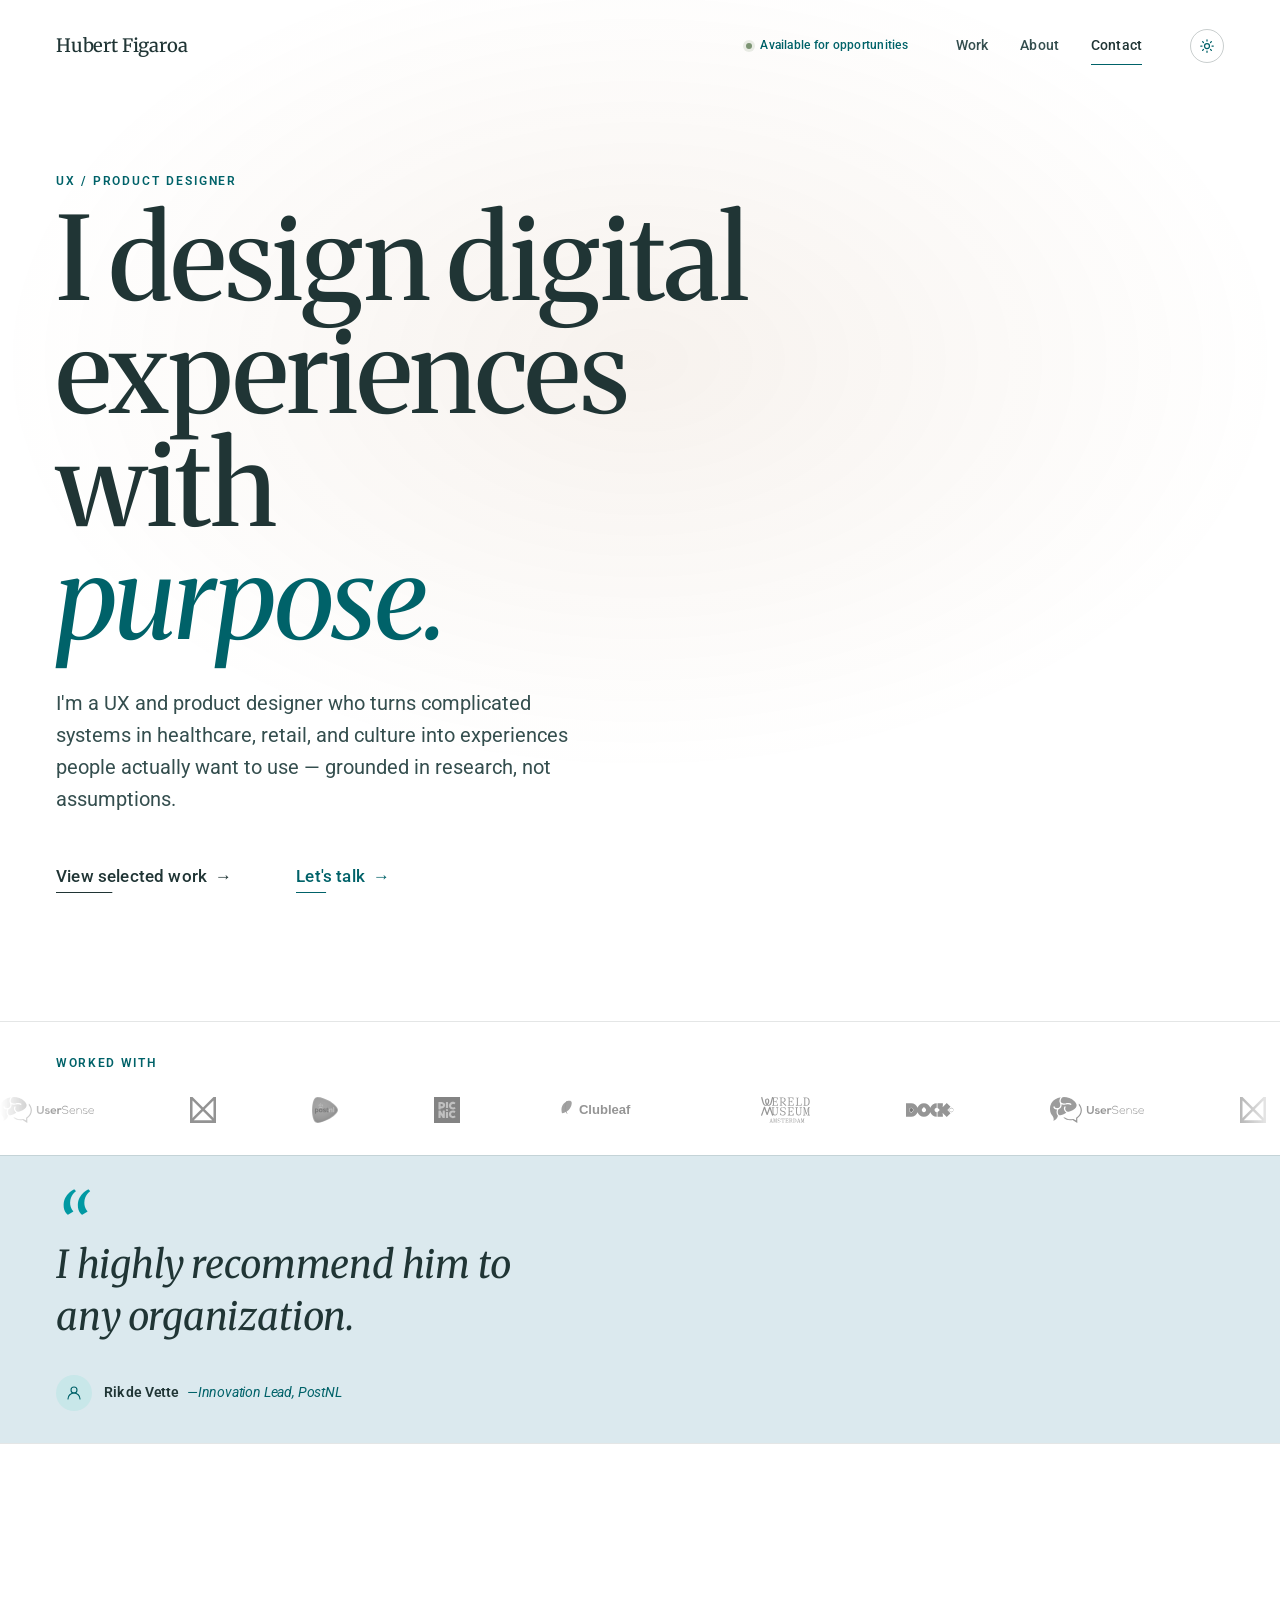
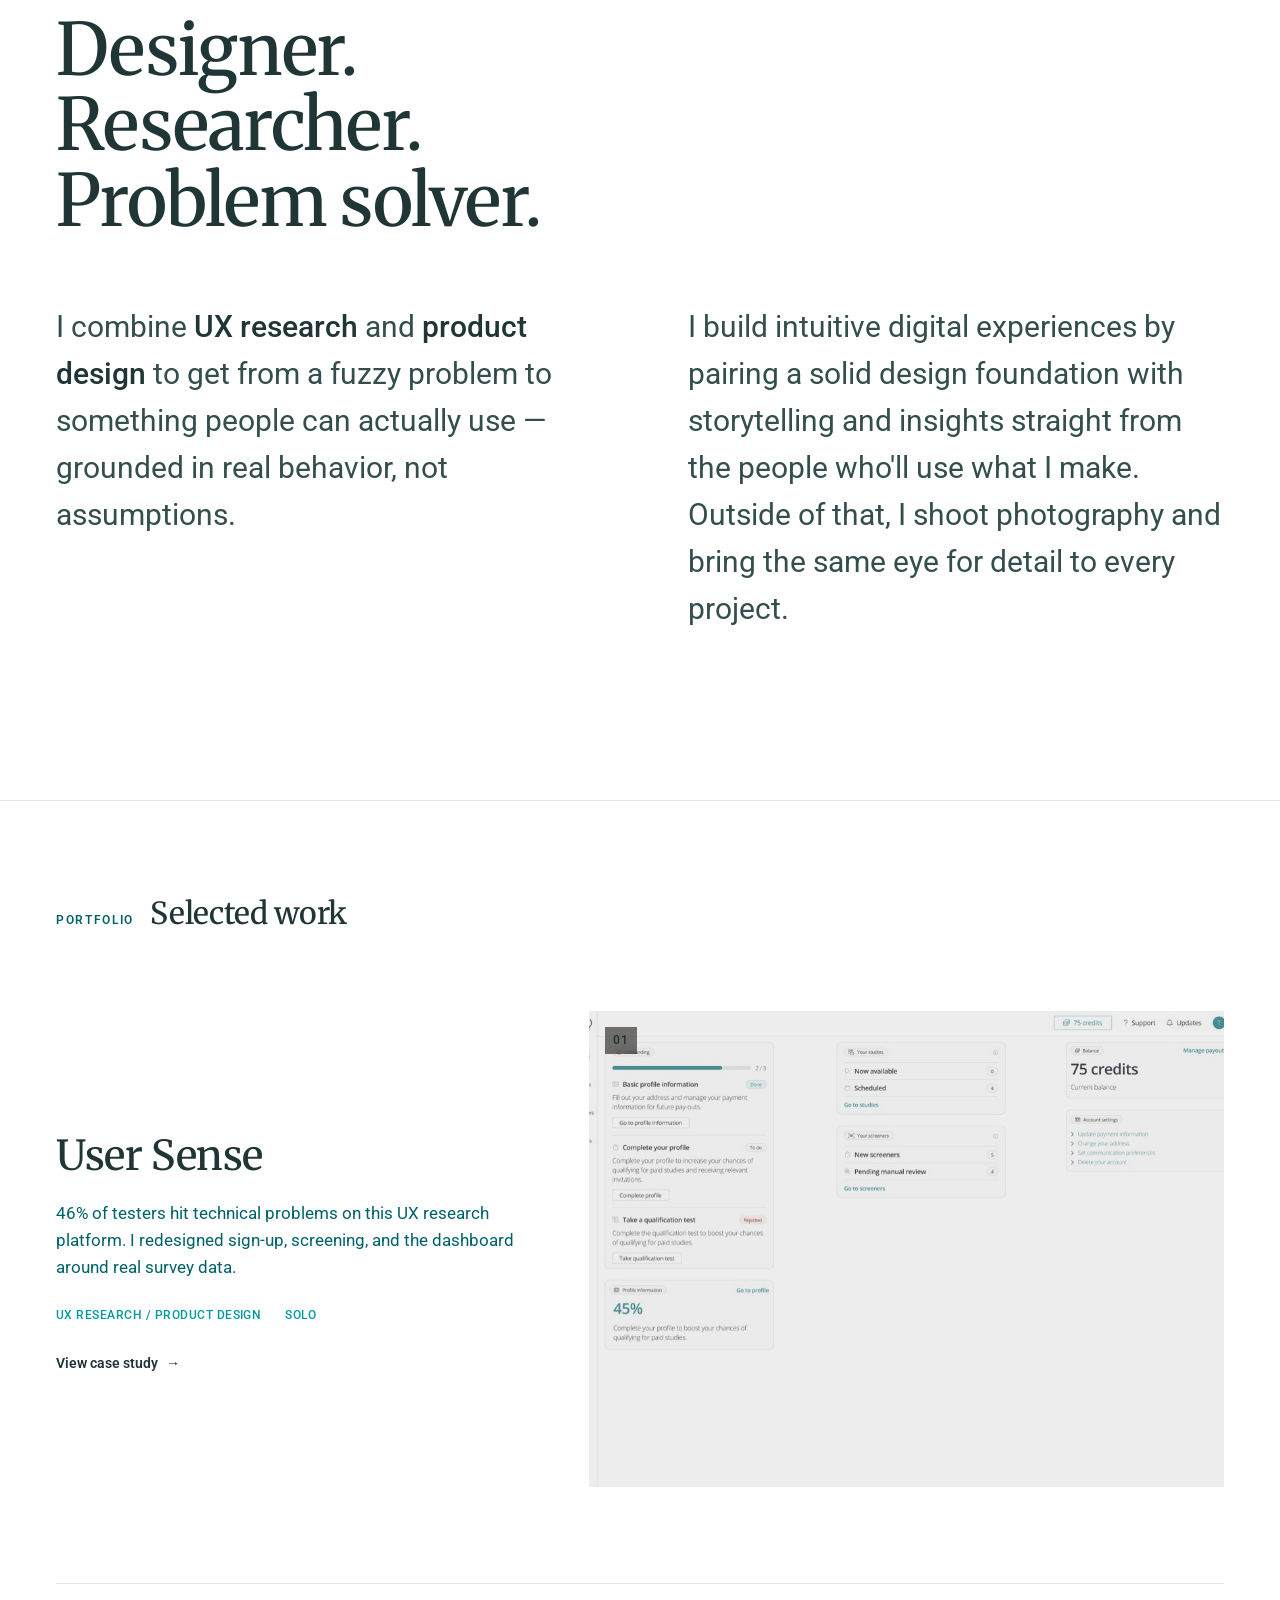
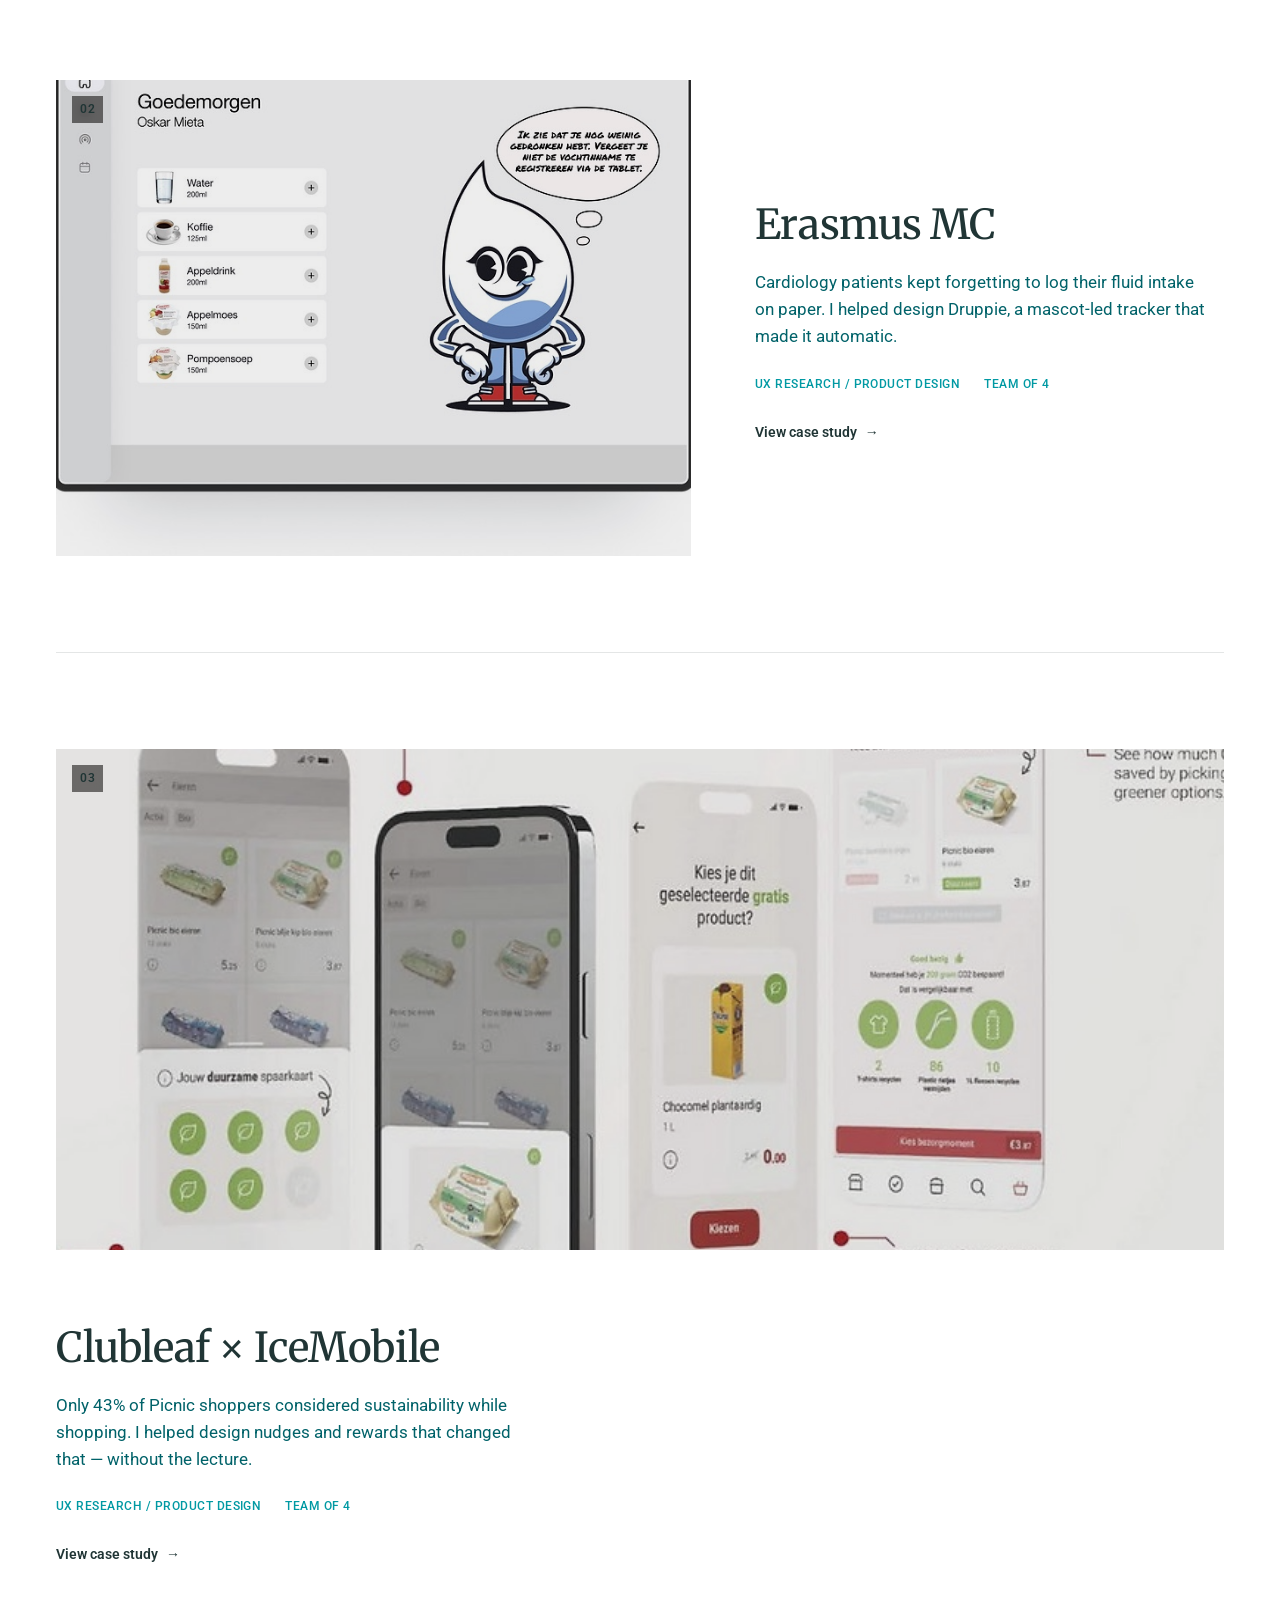
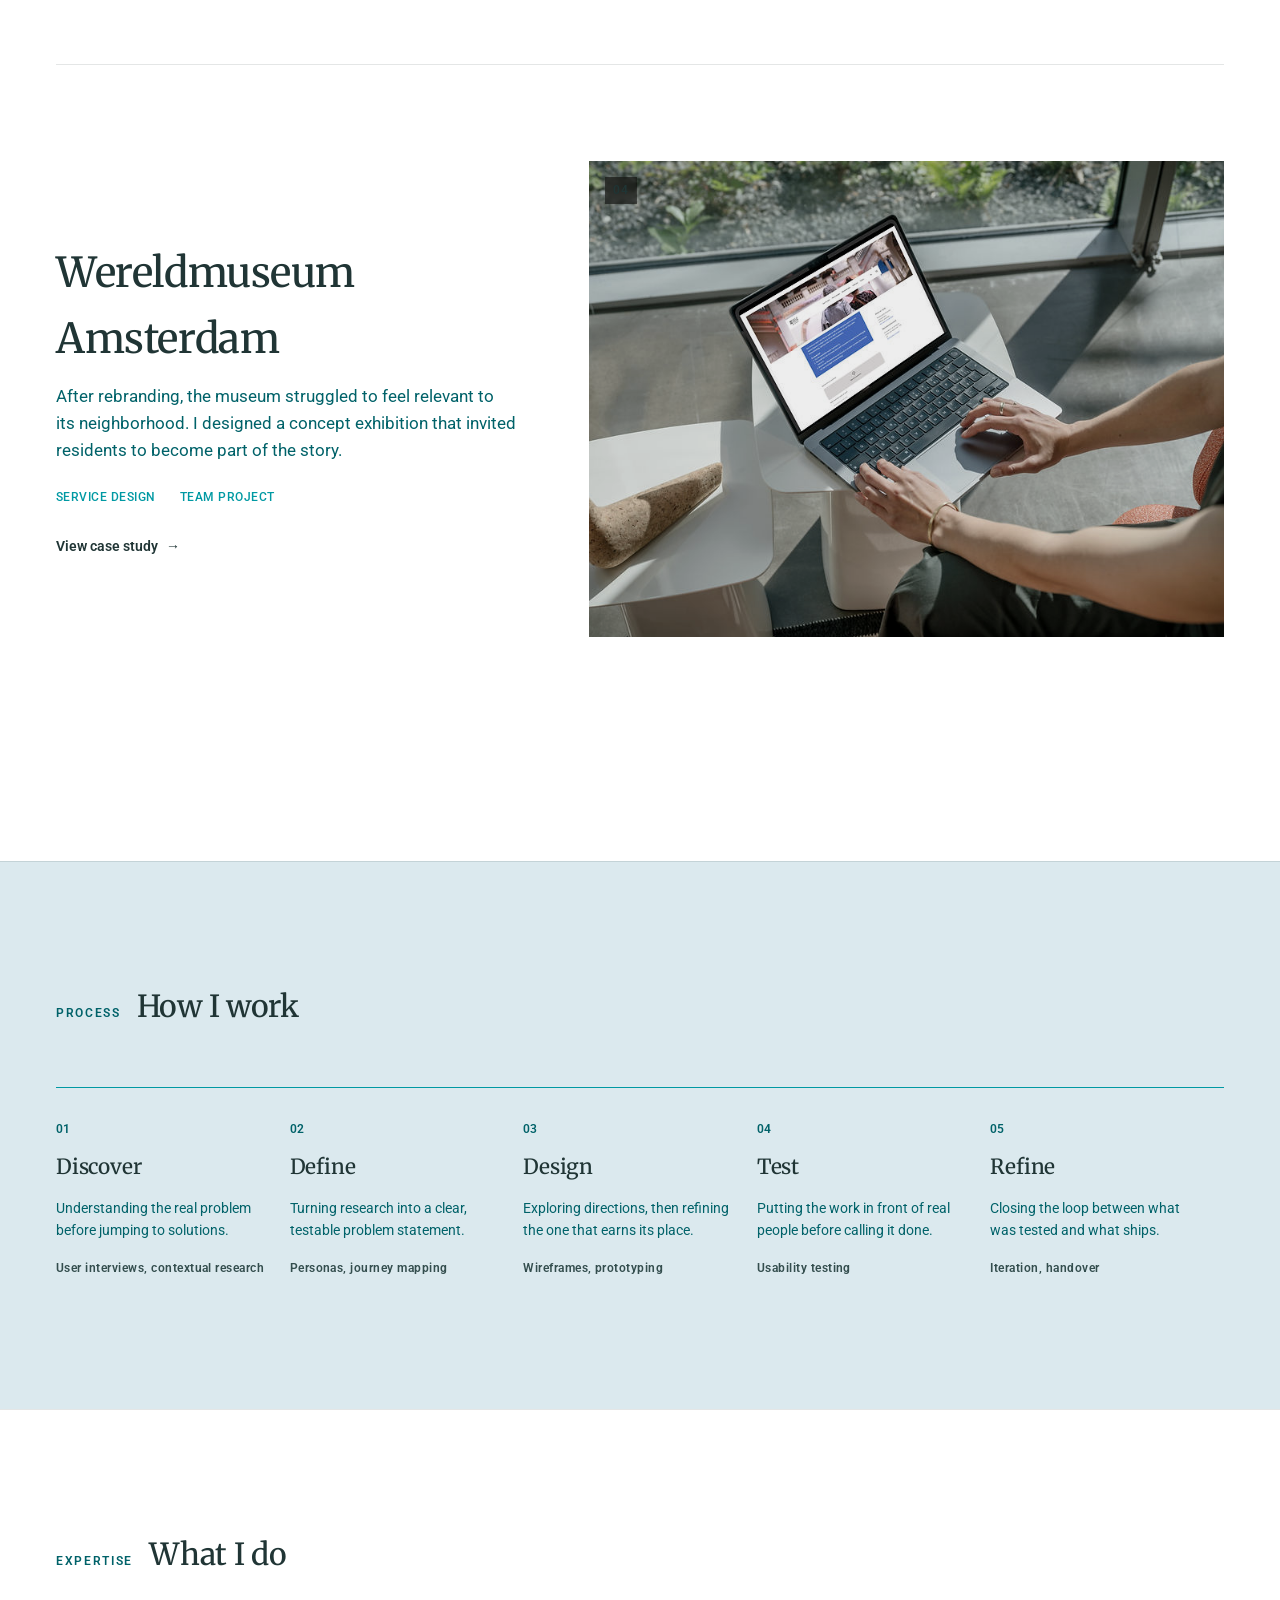
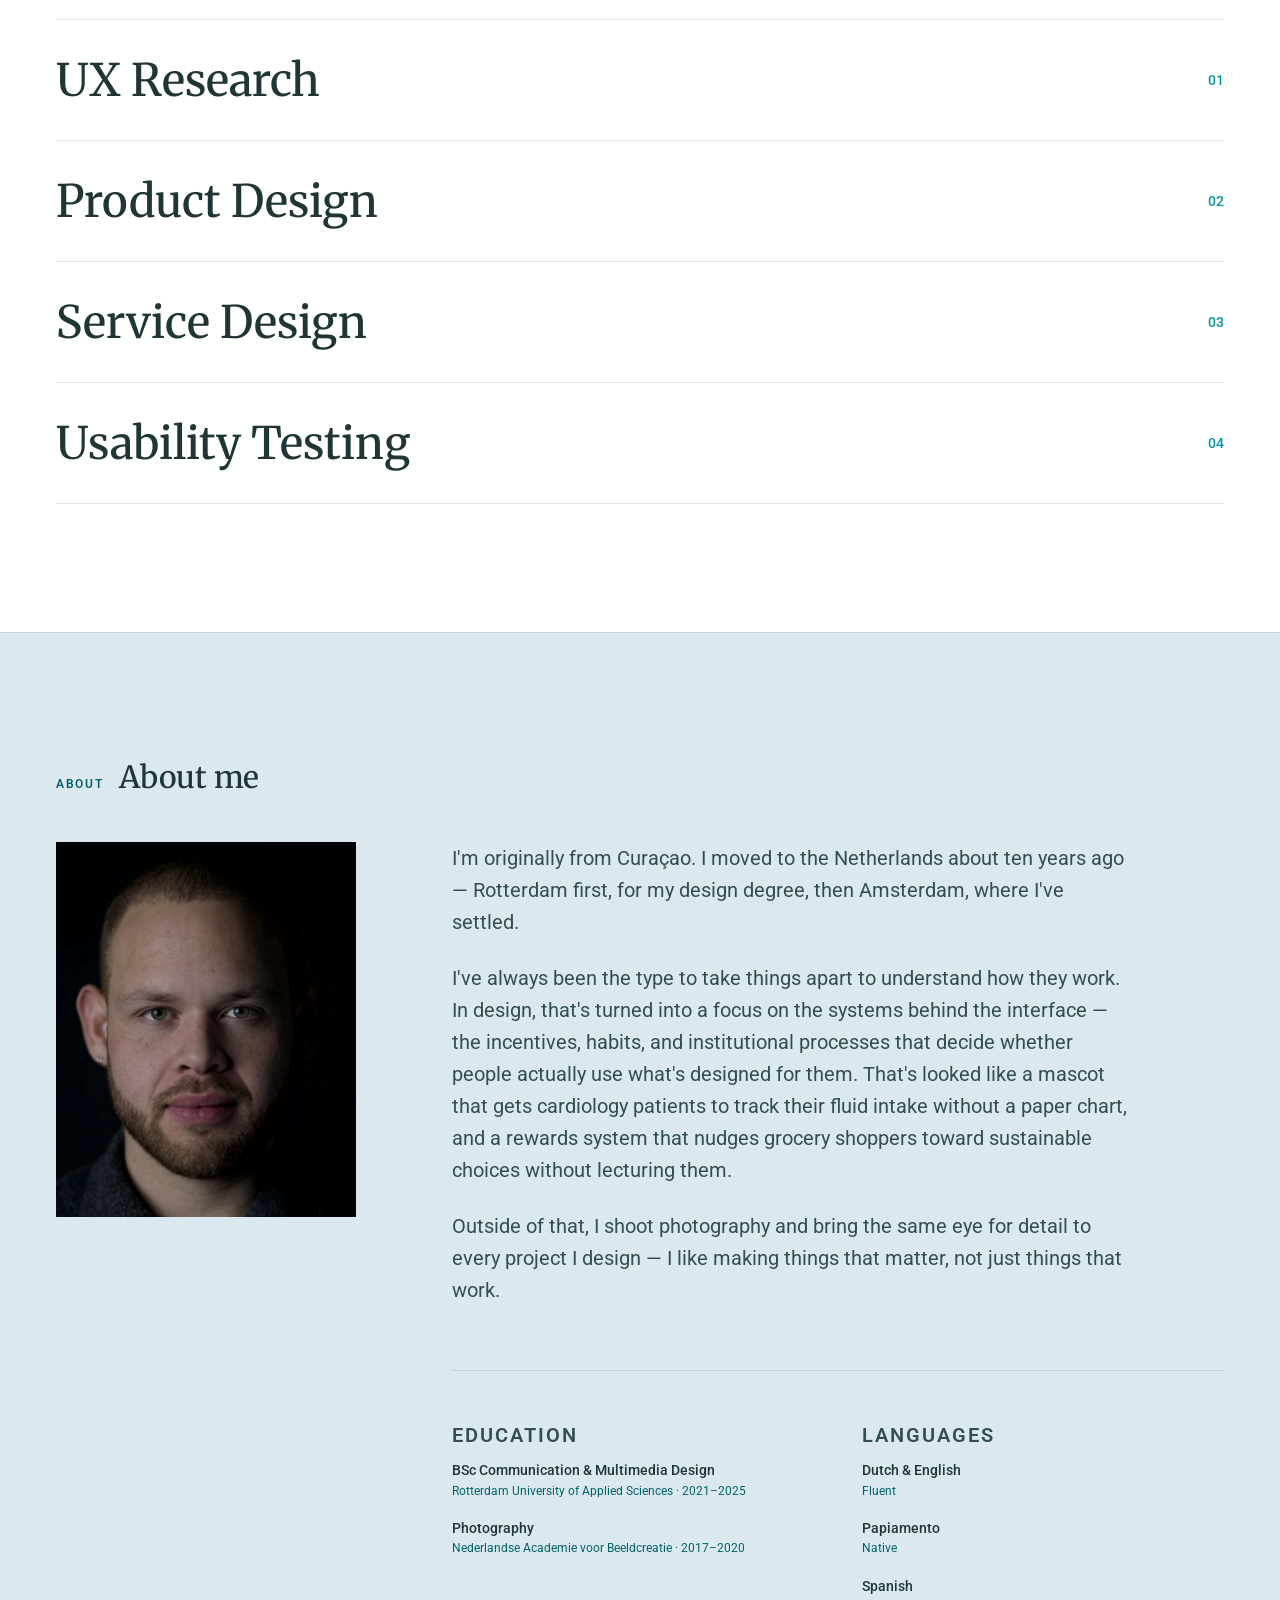
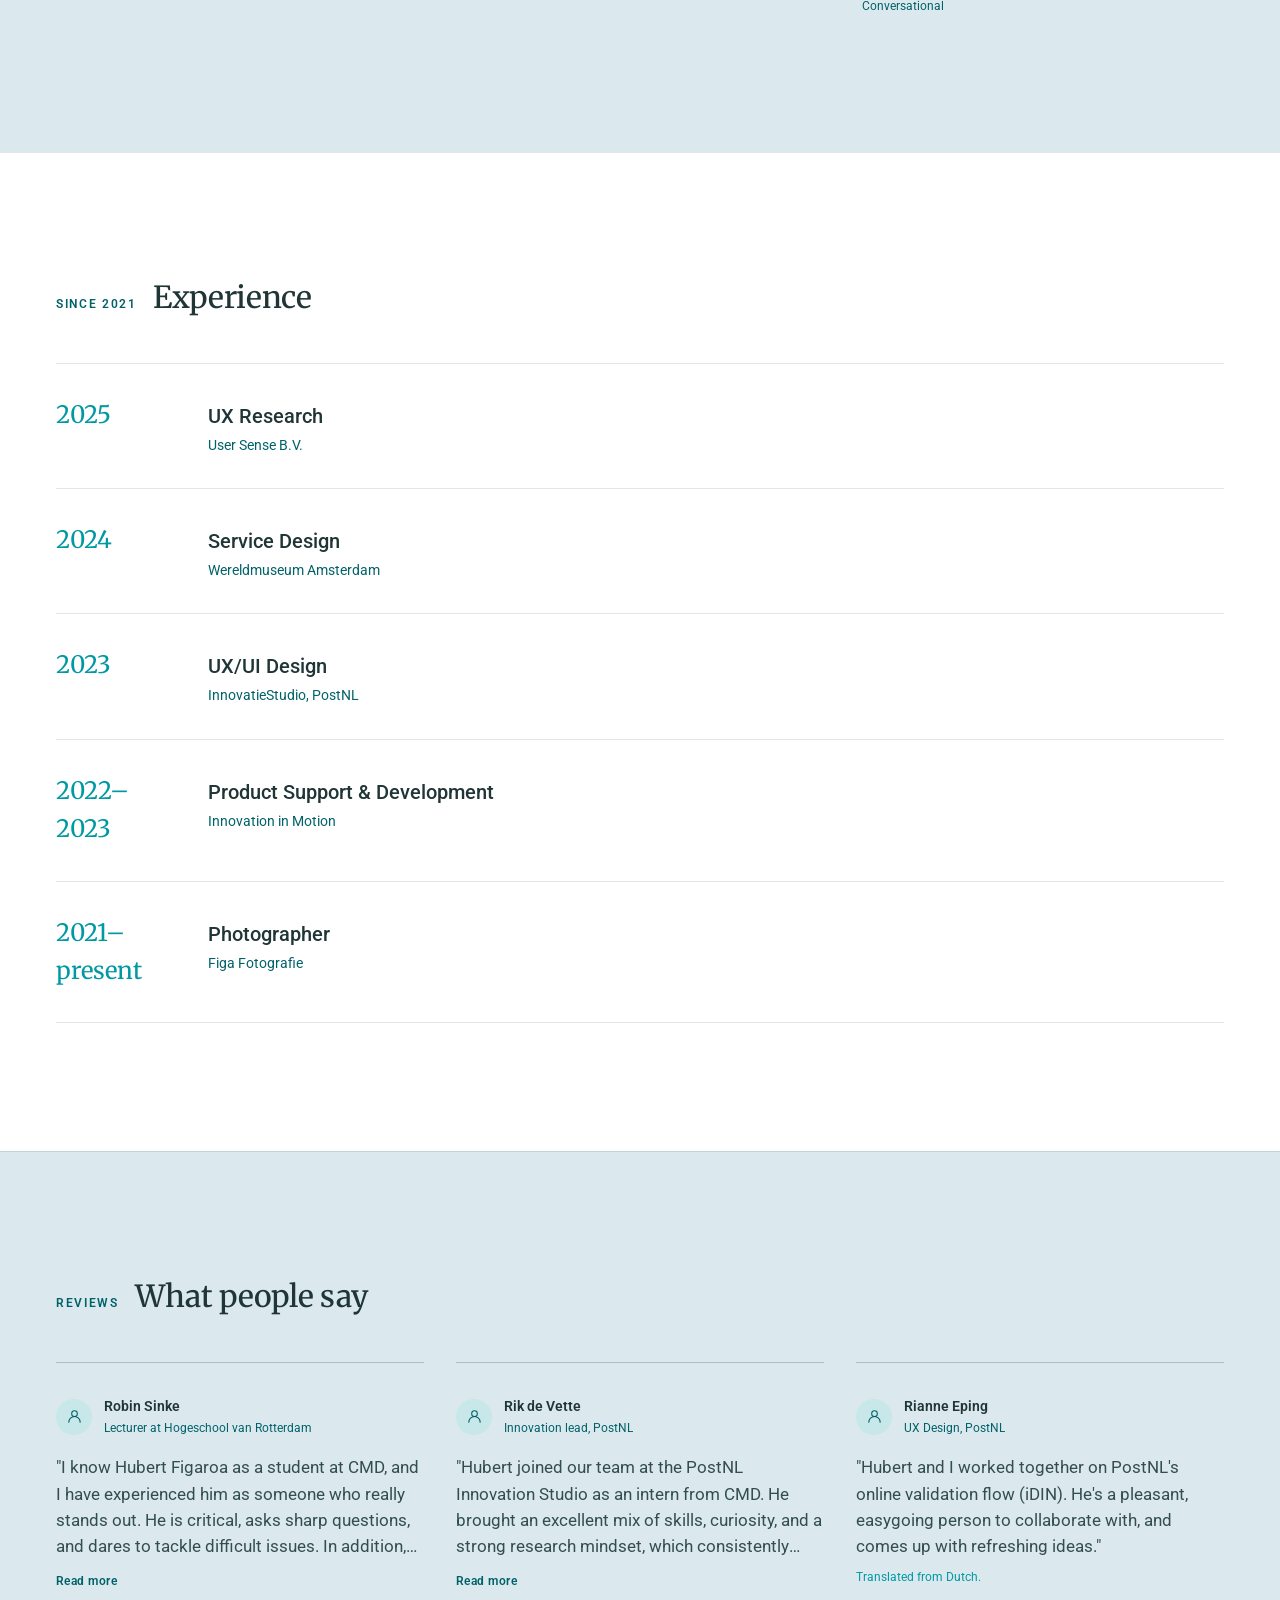
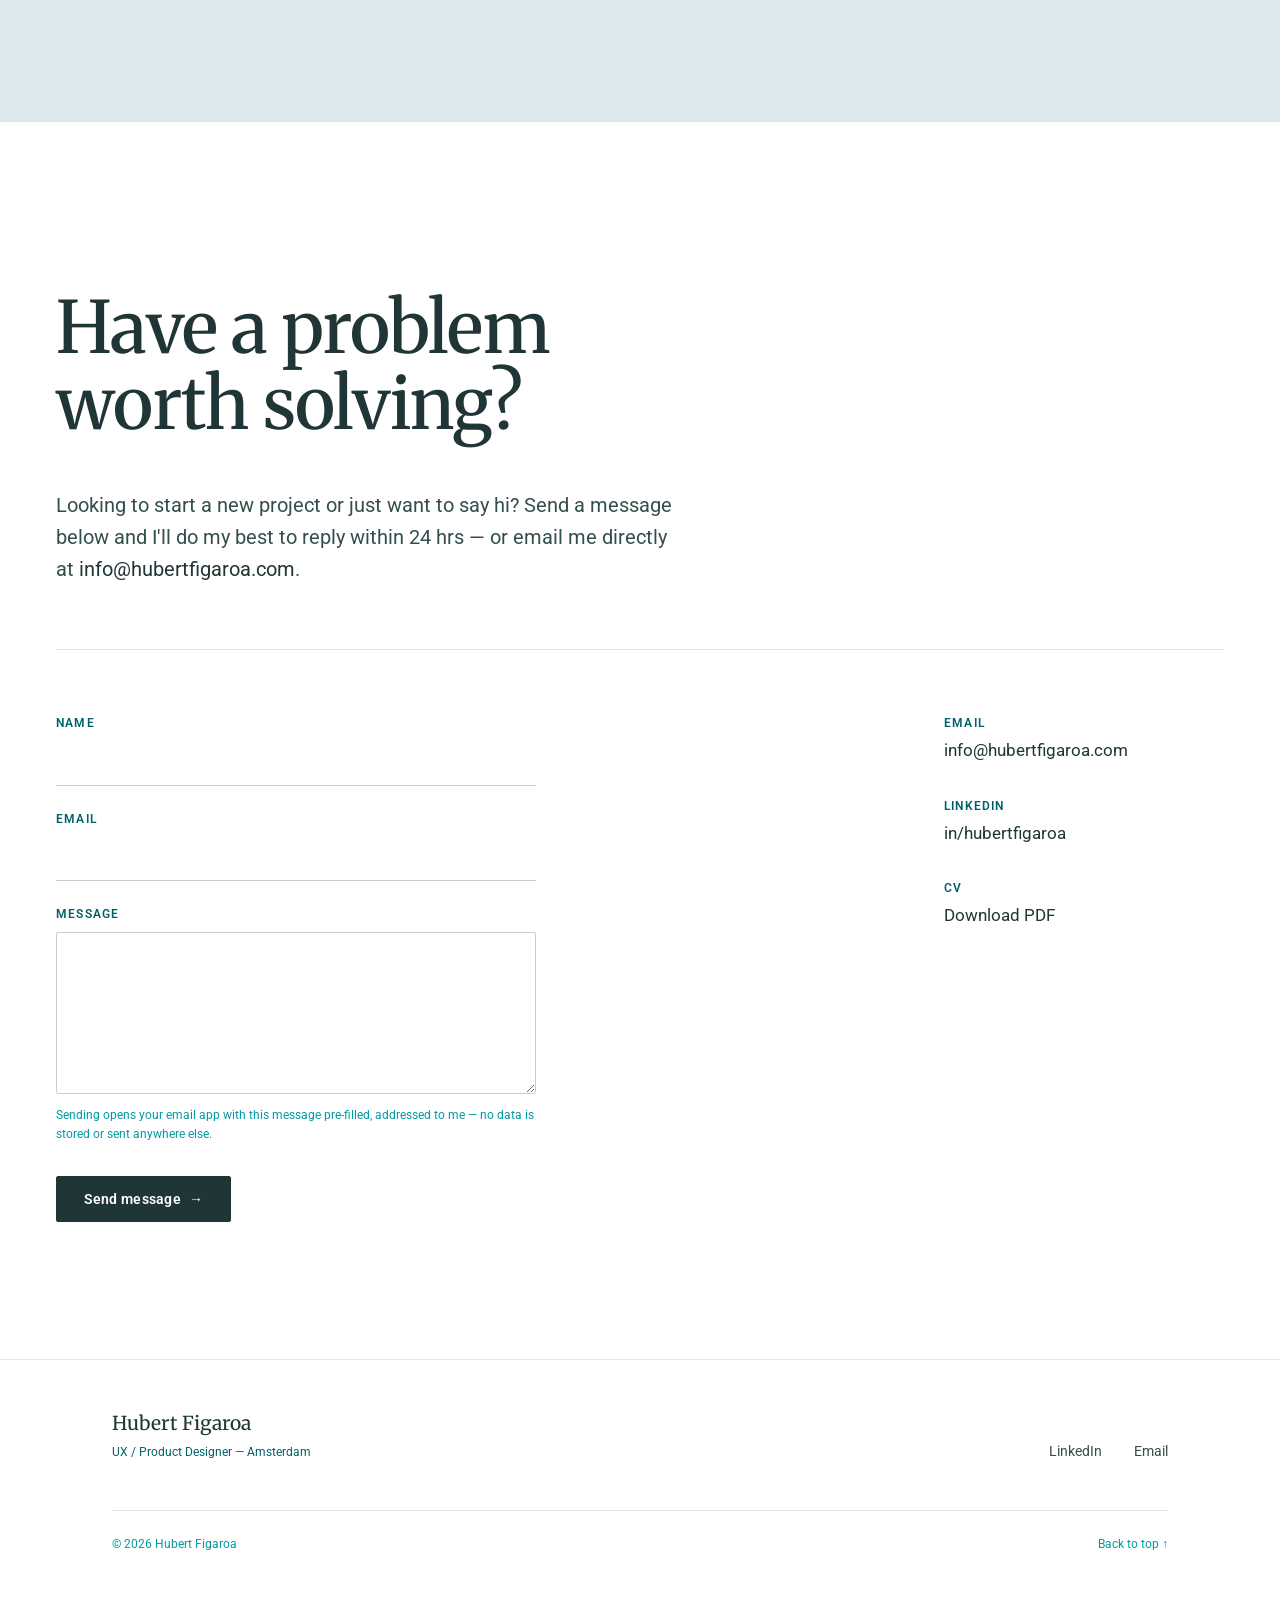
==== commit a48c6d3e: "Match the visitor's device dark/light mode, above the sun-based fallback The portfolio now checks pr" ====
--- a/index.html
+++ b/index.html
@@ -29,7 +29,14 @@
 <link href="https://fonts.googleapis.com/css2?family=Merriweather:ital,wght@0,300;0,400;0,700;0,900;1,300;1,400;1,700&family=Roboto:ital,wght@0,300;0,400;0,500;0,700;1,400&display=swap" rel="stylesheet">
 <link rel="stylesheet" href="style.css">
 <script>
-  if (localStorage.getItem("theme") === "light") document.documentElement.setAttribute("data-theme", "light");
+  var manual = localStorage.getItem("theme");
+  if (manual) {
+    if (manual === "light") document.documentElement.setAttribute("data-theme", "light");
+  } else if (window.matchMedia && window.matchMedia("(prefers-color-scheme: light)").matches) {
+    document.documentElement.setAttribute("data-theme", "light");
+  } else if (!(window.matchMedia && window.matchMedia("(prefers-color-scheme: dark)").matches) && localStorage.getItem("theme-auto") === "light") {
+    document.documentElement.setAttribute("data-theme", "light");
+  }
 </script>
 <script type="application/ld+json">
 {
